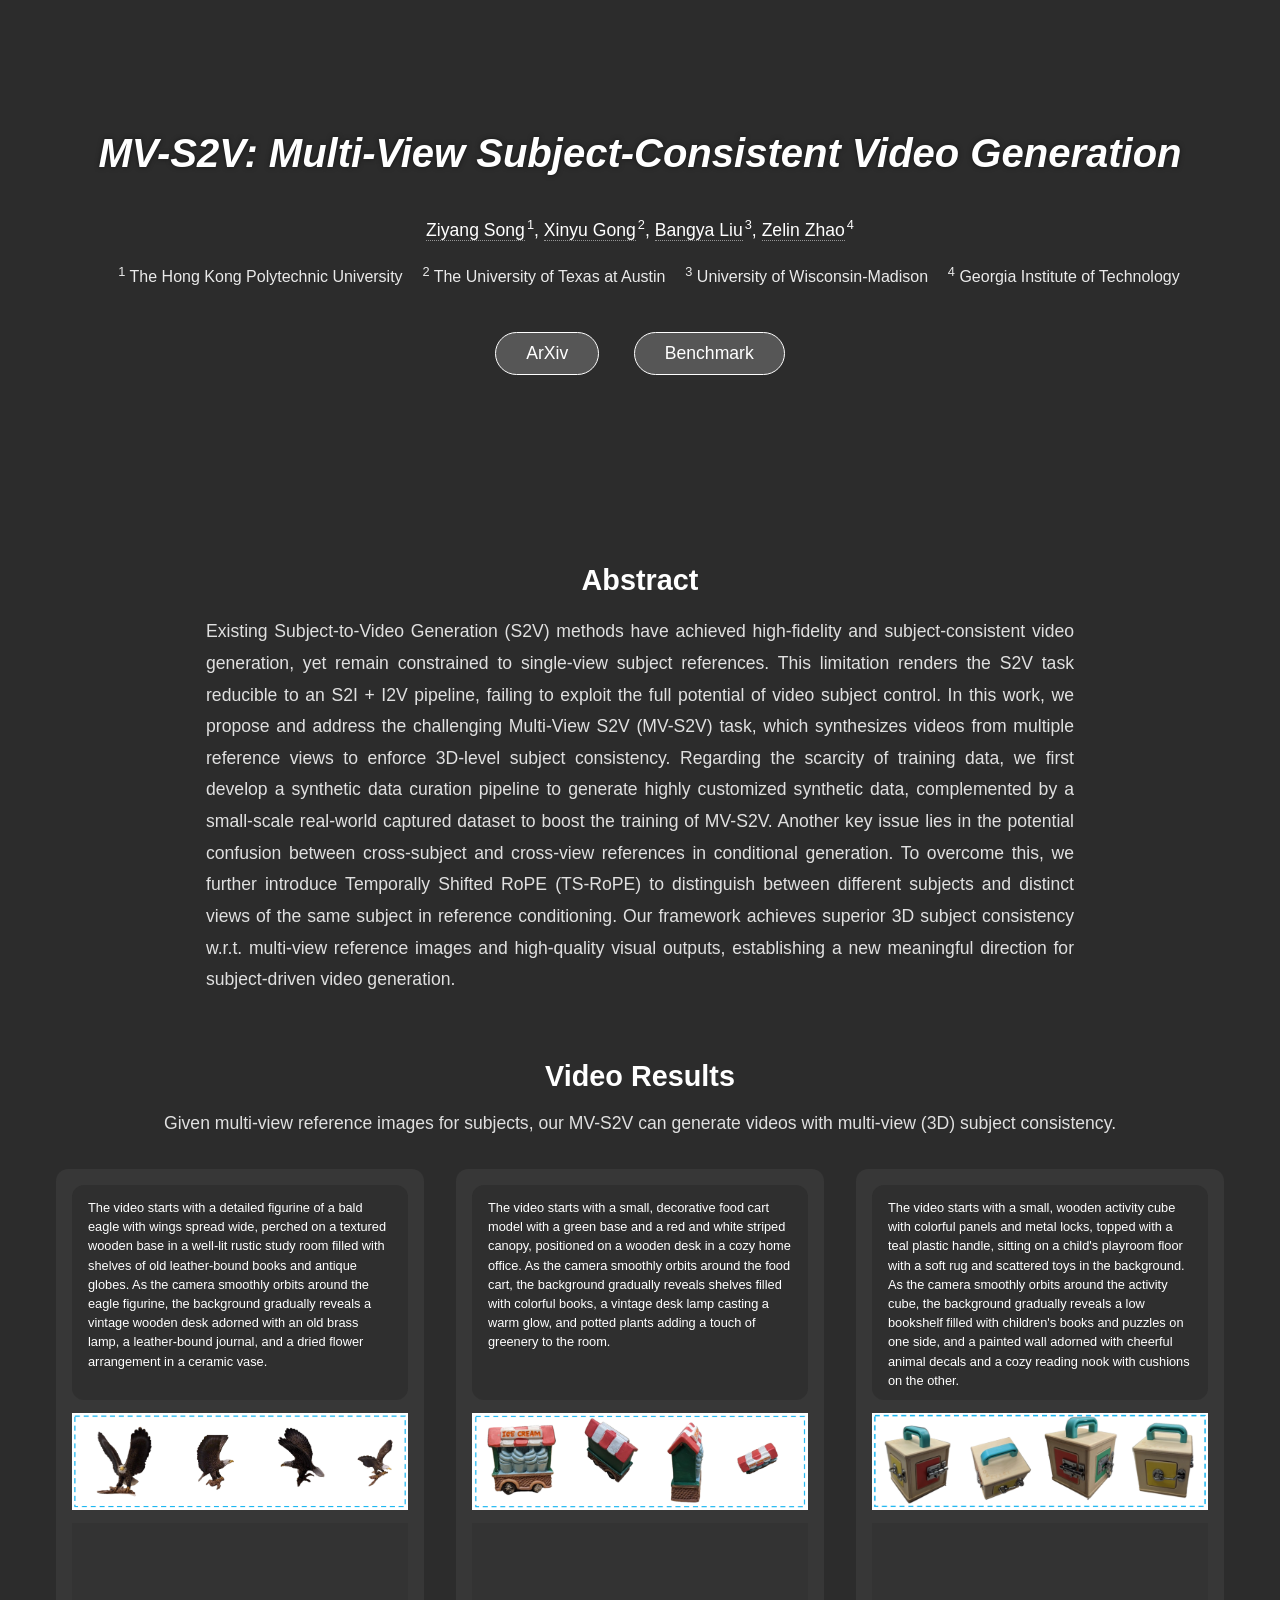
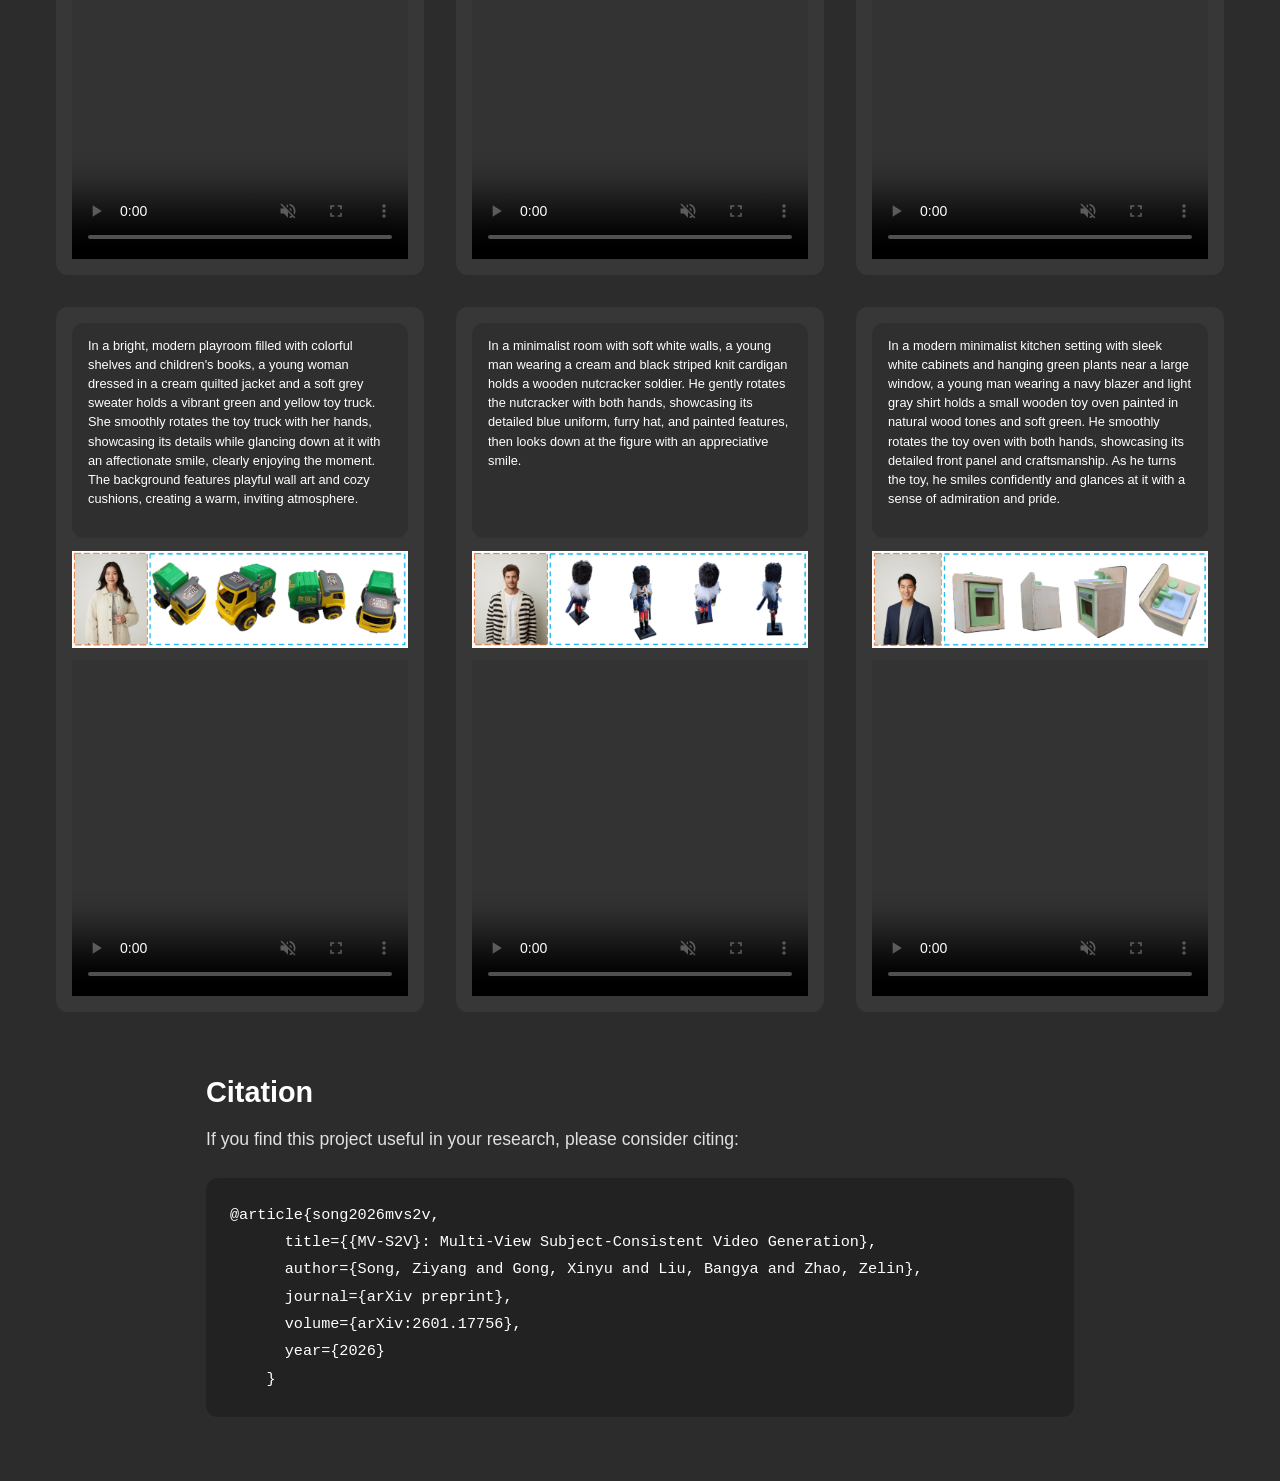
==== mv-s2v/index.html @ aca7d374 "update mv-s2v" ====
<!DOCTYPE html>
<html lang="en">
<head>
    <meta charset="UTF-8">
    <meta name="viewport" content="width=device-width, initial-scale=1.0">
    <title>MV-S2V Project Page</title>
    <style>
        /* 全局样式：深灰色背景，重置默认样式 */
        * {
            margin: 0;
            padding: 0;
            box-sizing: border-box;
        }
        body {
            background-color: #2c2c2c; /* 深灰色背景 */
            font-family: 'Segoe UI', 'Arial', sans-serif; /* 兼顾艺术感与可读性 */
        }

        /* 顶部背景图容器：适配横向图片，内容居中叠加 */
        .banner {
            position: relative; /* 关键：为伪元素提供定位基准 */
            width: 100%;
            height: 500px; /* 适配横向图的高度，可根据图片调整 */
            /* 移除原背景图设置，改由伪元素承载 */
            background-size: cover;
            background-position: center;
            display: flex;
            flex-direction: column;
            align-items: center;
            justify-content: center;
            text-align: center;
            padding: 0 20px;
            z-index: 1; /* 保证文字在背景图上层 */
        }

        /* 核心：伪元素承载背景图并设置透明度 */
        .banner::before {
            content: "";
            position: absolute;
            top: 0;
            left: 0;
            width: 100%;
            height: 100%;
            background-image: url("./images/background.png"); /* 背景图路径 */
            background-size: cover;
            background-position: center;
            opacity: 0.5; /* 透明度：0-1之间，0全透，1不透明，0.7兼顾背景和文字 */
            z-index: -1; /* 伪元素在容器内容下层 */
        }

        /* 论文标题：白色、斜体、艺术感字体 */
        .paper-title {
            color: #ffffff;
            font-style: italic;
            font-size: 2.5rem; /* 可根据需要调整大小 */
            font-weight: 600;
            margin-bottom: 2rem;
            text-shadow: 0 0 5px rgba(0,0,0,0.5); /* 提升文字在背景图上的可读性 */
            line-height: 1.4;
        }

        /* 作者信息容器：包含作者列表+机构索引 */
        .author-section {
            color: #ffffff;
            font-size: 1.1rem;
            margin-bottom: 2.5rem;
            line-height: 1.8;
        }

        /* 作者名字链接样式 */
        .author-link {
            color: #ffffff;
            text-decoration: none; /* 去除默认下划线 */
            border-bottom: 1px dotted #ffffff80; /* 浅白色点状下划线，更优雅 */
            transition: all 0.3s ease;
        }
        .author-link:hover {
            color: #e0e0e0; /* hover时轻微变浅 */
            border-bottom: 1px solid #ffffff; /* 实线下划线强化交互 */
        }

        /* 角标样式优化：大小适配、位置微调 */
        .author-section sup {
            font-size: 0.8rem;
            margin-left: 2px;
            vertical-align: super;
        }

        /* 机构索引行样式：和作者行区分，轻微缩进 */
        .institution-index {
            margin-top: 0.8rem;
            font-size: 1rem;
            opacity: 0.9; /* 轻微透明，突出作者 */
            padding-left: 1rem; /* 缩进，视觉层级更清晰 */
        }

        /* 椭圆形链接按钮样式 */
        .link-btn {
            display: inline-block;
            padding: 10px 30px; /* 椭圆比例：上下窄、左右宽 */
            margin: 0 15px;
            background-color: rgba(255, 255, 255, 0.2); /* 半透明白色，贴合背景 */
            color: #ffffff;
            text-decoration: none;
            border-radius: 50px; /* 超大圆角实现椭圆形 */
            border: 1px solid #ffffff; /* 白色边框强化椭圆轮廓 */
            font-size: 1.1rem;
            transition: all 0.3s ease;
        }
        /* 鼠标悬浮效果 */
        .link-btn:hover {
            background-color: #ffffff;
            color: #2c2c2c; /* 深灰色文字，对比更明显 */
        }

        /* Abstract 模块样式：无画框、标题居中、左右留空 */
        .abstract-section {
            max-width: 900px; /* 控制宽度，左右留大量空间（可根据需求调整，比如800px/1000px） */
            margin: 4rem auto; /* 上下间距，左右自动居中（实现左右留空） */
            padding: 0 1rem; /* 小内边距，避免文字贴边 */
            color: #ffffff;
        }

        .abstract-section h2 {
            font-size: 1.8rem;
            margin-bottom: 1.2rem;
            color: #ffffff;
            text-align: center; /* 标题居中 */
            font-weight: 600;
        }

        .abstract-section p {
            font-size: 1.1rem;
            line-height: 1.8;
            color: #e0e0e0;
            text-align: justify; /* 正文两端对齐，提升可读性 */
            text-justify: inter-word; /* 英文单词间距优化 */
        }

        /* Video Results 模块整体样式 */
        .video-results-section {
            max-width: 1200px; /* 左右留空，不撑满页面 */
            margin: 4rem auto;
            padding: 0 1rem;
            color: #ffffff;
        }

        /* Video Results 标题：居中 */
        .video-results-section h2 {
            font-size: 1.8rem;
            margin-bottom: 1rem;
            color: #ffffff;
            text-align: center;
            font-weight: 600;
        }

        /* 描述文字样式 */
        .video-desc {
            font-size: 1.1rem;
            color: #e0e0e0;
            text-align: center;
            margin-bottom: 2rem;
            line-height: 1.6;
        }

        /* 2×3 网格布局（核心：适配6个视频，响应式） */
        .video-grid {
            display: grid;
            grid-template-columns: repeat(auto-fit, minmax(320px, 1fr)); /* 3列基础，自适应换行 */
            grid-template-rows: repeat(2, 1fr); /* 固定2行 */
            gap: 2rem; /* 网格间距，适配3列布局 */
        }

        /* 每个网格项（直角画框，移除圆角） */
        .video-grid-item {
            background-color: rgba(255, 255, 255, 0.05); /* 浅透明白色画框 */
            border-radius: 12px; /* 圆角大小，可按需调整 */
            padding: 1rem;
            overflow: hidden; /* 防止内容溢出 */
        }

        /* 19.4/5.6 比例图片容器（固定宽高比 + 直角） */
        .result-img-container {
            aspect-ratio: 19.4/5.6; /* 核心：19.4/5.6宽高比 */
            overflow: hidden; /* 裁剪图片溢出部分 */
            margin-bottom: 0.8rem; /* 与文本框的间距 */
        }

        /* 结果图片样式（统一居中裁剪） */
        .result-img {
            width: 100%;
            height: 100%;
            object-fit: cover; /* 短边填满，长边居中裁剪 */
            object-position: center; /* 统一居中裁剪 */
        }

        /* 深色文本框容器（直角 + 白色文字） */
        .result-text-container {
            height: 215px; /* 核心：固定纵向高度（可按需调整，比如40px/50px） */
            background-color: rgba(45, 45, 45, 0.8); /* 深色背景（可调整透明度） */
            border-radius: 12px; /* 圆角大小，可按需调整 */
            color: #ffffff; /* 白色文字 */
            padding: 0.8rem 1rem;
            margin-bottom: 0.8rem; /* 文本框与视频间距 */
            font-family: "Comic Sans MS", cursive, sans-serif; /* 核心：改成Comic Sans字体（加备选兼容） */
            font-size: 0.8rem;
            line-height: 1.5;
        }

        /* 1:1 视频容器（固定正方形显示区域 + 直角） */
        .result-video-container {
            aspect-ratio: 1/1; /* 强制1:1宽高比 */
            overflow: hidden; /* 裁剪视频溢出部分 */
        }

        /* 视频样式（核心：统一短边填满+长边居中裁剪） */
        .result-video {
            width: 100%;
            height: 100%;
            object-fit: cover; /* 短边填满1:1容器，长边居中裁剪 */
            object-position: center; /* 统一居中裁剪 */
            background-color: #00000030; /* 视频加载前浅黑背景 */
        }

        /* Citation 模块整体样式 */
        .citation-section {
            max-width: 900px; /* 和 Abstract 宽度一致，左右留空 */
            margin: 4rem auto;
            padding: 0 1rem;
            color: #ffffff;
        }

        /* Citation 标题：居中，和其他模块标题风格统一 */
        .citation-section h2 {
            font-size: 1.8rem;
            margin-bottom: 1rem;
            color: #ffffff;
            text-align: left;
            font-weight: 600;
        }

        /* 引导文字样式 */
        .citation-desc {
            font-size: 1.1rem;
            color: #e0e0e0;
            text-align: left;
            margin-bottom: 1.5rem;
            line-height: 1.6;
        }

        /* 引用文本框样式（适配BibTeX格式，等宽字体） */
        .citation-box {
            background-color: rgba(30, 30, 30, 0.7); /* 深色背景，和文本框风格统一 */
            color: #ffffff;
            font-family: "Consolas", "Monaco", monospace; /* 等宽字体，适合代码/引用格式 */
            font-size: 0.95rem;
            line-height: 1.8;
            padding: 1.5rem;
            border-radius: 12px; /* 轻微圆角，和页面风格协调 */
            white-space: pre-wrap; /* 保留换行和空格，保证BibTeX格式正确 */
            word-break: break-all; /* 防止长字符溢出 */
            user-select: all; /* 点击可全选文本，方便复制 */
        }

        /* 响应式适配：小屏幕下调整字体和按钮 */
        @media (max-width: 768px) {
            .paper-title {
                font-size: 1.8rem;
            }
            .author-section {
                font-size: 1rem;
            }
            .link-btn {
                display: block;
                margin: 10px 0;
                width: 80%;
            }
        }
    </style>
</head>
<body>
    <!-- 顶部背景图区域 -->
    <div class="banner">
        <!-- 论文标题：已替换为指定标题 -->
        <h1 class="paper-title">MV-S2V: Multi-View Subject-Consistent Video Generation</h1>

        <!-- 作者与机构：已填入指定四位作者+对应机构，角标一一对应 -->
        <div class="author-section">
            <!-- 作者列表：每个名字预留链接位置，角标对应机构 -->
            <div class="author-list">
                <a href="#" class="author-link">Ziyang Song</a><sup>1</sup>,
                <a href="#" class="author-link">Xinyu Gong</a><sup>2</sup>,
                <a href="#" class="author-link">Bangya Liu</a><sup>3</sup>,
                <a href="#" class="author-link">Zelin Zhao</a><sup>4</sup>
            </div>
            <!-- 机构索引：角标对应作者角标 -->
            <div class="institution-index">
                <sup>1</sup> The Hong Kong Polytechnic University &nbsp;&nbsp;
                <sup>2</sup> The University of Texas at Austin &nbsp;&nbsp;
                <sup>3</sup> University of Wisconsin-Madison &nbsp;&nbsp;
                <sup>4</sup> Georgia Institute of Technology
            </div>
        </div>

        <!-- 椭圆形链接：保留占位，需替换为实际链接 -->
        <div class="links">
            <a href="https://arxiv.org/abs/2601.17756" class="link-btn">ArXiv</a>
            <a href="https://your-benchmark-link.com" class="link-btn">Benchmark</a>
        </div>
    </div>

    <!-- Abstract 模块 -->
    <div class="abstract-section">
        <h2>Abstract</h2>
        <p>Existing Subject-to-Video Generation (S2V) methods have achieved high-fidelity and subject-consistent video generation, yet remain constrained to single-view subject references. This limitation renders the S2V task reducible to an S2I + I2V pipeline, failing to exploit the full potential of video subject control. In this work, we propose and address the challenging Multi-View S2V (MV-S2V) task, which synthesizes videos from multiple reference views to enforce 3D-level subject consistency. Regarding the scarcity of training data, we first develop a synthetic data curation pipeline to generate highly customized synthetic data, complemented by a small-scale real-world captured dataset to boost the training of MV-S2V. Another key issue lies in the potential confusion between cross-subject and cross-view references in conditional generation. To overcome this, we further introduce Temporally Shifted RoPE (TS-RoPE) to distinguish between different subjects and distinct views of the same subject in reference conditioning. Our framework achieves superior 3D subject consistency w.r.t. multi-view reference images and high-quality visual outputs, establishing a new meaningful direction for subject-driven video generation.</p>
    </div>

    <!-- Video Results 模块（2×3 网格 + 直角容器 + 新增文本框） -->
    <div class="video-results-section">
        <h2>Video Results</h2>
        <p class="video-desc">Given multi-view reference images for subjects, our MV-S2V can generate videos with multi-view (3D) subject consistency.</p>

        <!-- 2×3 视频结果网格 -->
        <div class="video-grid">
            <!-- 网格项1 -->
            <div class="video-grid-item">
                <!-- 新增：深色文本框 -->
                <div class="result-text-container">
                    The video starts with a detailed figurine of a bald eagle with wings spread wide, perched on a textured wooden base in a well-lit rustic study room filled with shelves of old leather-bound books and antique globes.
                    As the camera smoothly orbits around the eagle figurine, the background gradually reveals a vintage wooden desk adorned with an old brass lamp, a leather-bound journal, and a dried flower arrangement in a ceramic vase.
                </div>
                <div class="result-img-container">
                    <img src="./images/results_1_ref.png" alt="Result 1 Reference Images" class="result-img">
                </div>
                <div class="result-video-container">
                    <video autoplay muted loop controls class="result-video">
                        <source src="./images/results_1_video.mp4" type="video/mp4">
                        Your browser does not support the video tag.
                    </video>
                </div>
            </div>

            <!-- 网格项2 -->
            <div class="video-grid-item">
                <!-- 新增：深色文本框 -->
                <div class="result-text-container">
                    The video starts with a small, decorative food cart model with a green base and a red and white striped canopy, positioned on a wooden desk in a cozy home office.
                    As the camera smoothly orbits around the food cart, the background gradually reveals shelves filled with colorful books, a vintage desk lamp casting a warm glow, and potted plants adding a touch of greenery to the room.
                </div>
                <div class="result-img-container">
                    <img src="./images/results_2_ref.png" alt="Result 2 Reference Images" class="result-img">
                </div>
                <div class="result-video-container">
                    <video autoplay muted loop controls class="result-video">
                        <source src="./images/results_2_video.mp4" type="video/mp4">
                        Your browser does not support the video tag.
                    </video>
                </div>
            </div>

            <!-- 网格项3 -->
            <div class="video-grid-item">
                <!-- 新增：深色文本框 -->
                <div class="result-text-container">
                    The video starts with a small, wooden activity cube with colorful panels and metal locks, topped with a teal plastic handle, sitting on a child's playroom floor with a soft rug and scattered toys in the background.
                    As the camera smoothly orbits around the activity cube, the background gradually reveals a low bookshelf filled with children's books and puzzles on one side, and a painted wall adorned with cheerful animal decals and a cozy reading nook with cushions on the other.
                </div>
                <div class="result-img-container">
                    <img src="./images/results_3_ref.png" alt="Result 3 Reference Images" class="result-img">
                </div>
                <div class="result-video-container">
                    <video autoplay muted loop controls class="result-video">
                        <source src="./images/results_3_video.mp4" type="video/mp4">
                        Your browser does not support the video tag.
                    </video>
                </div>
            </div>

            <!-- 网格项4 -->
            <div class="video-grid-item">
                <!-- 新增：深色文本框 -->
                <div class="result-text-container">
                    In a bright, modern playroom filled with colorful shelves and children's books, a young woman dressed in a cream quilted jacket and a soft grey sweater holds a vibrant green and yellow toy truck.
                    She smoothly rotates the toy truck with her hands, showcasing its details while glancing down at it with an affectionate smile, clearly enjoying the moment.
                    The background features playful wall art and cozy cushions, creating a warm, inviting atmosphere.
                </div>
                <div class="result-img-container">
                    <img src="./images/results_4_ref.png" alt="Result 4 Reference Images" class="result-img">
                </div>
                <div class="result-video-container">
                    <video autoplay muted loop controls class="result-video">
                        <source src="./images/results_4_video.mp4" type="video/mp4">
                        Your browser does not support the video tag.
                    </video>
                </div>
            </div>

            <!-- 网格项5 -->
            <div class="video-grid-item">
                <!-- 新增：深色文本框 -->
                <div class="result-text-container">
                    In a minimalist room with soft white walls, a young man wearing a cream and black striped knit cardigan holds a wooden nutcracker soldier.
                    He gently rotates the nutcracker with both hands, showcasing its detailed blue uniform, furry hat, and painted features, then looks down at the figure with an appreciative smile.
                </div>
                <div class="result-img-container">
                    <img src="./images/results_5_ref.png" alt="Result 5 Reference Images" class="result-img">
                </div>
                <div class="result-video-container">
                    <video autoplay muted loop controls class="result-video">
                        <source src="./images/results_5_video.mp4" type="video/mp4">
                        Your browser does not support the video tag.
                    </video>
                </div>
            </div>

            <!-- 网格项6 -->
            <div class="video-grid-item">
                <!-- 新增：深色文本框 -->
                <div class="result-text-container">
                    In a modern minimalist kitchen setting with sleek white cabinets and hanging green plants near a large window, a young man wearing a navy blazer and light gray shirt holds a small wooden toy oven painted in natural wood tones and soft green.
                    He smoothly rotates the toy oven with both hands, showcasing its detailed front panel and craftsmanship.
                    As he turns the toy, he smiles confidently and glances at it with a sense of admiration and pride.
                </div>
                <div class="result-img-container">
                    <img src="./images/results_6_ref.png" alt="Result 6 Reference Images" class="result-img">
                </div>
                <div class="result-video-container">
                    <video autoplay muted loop controls class="result-video">
                        <source src="./images/results_6_video.mp4" type="video/mp4">
                        Your browser does not support the video tag.
                    </video>
                </div>
            </div>
        </div>
    </div>

    <!-- 若后续需要添加其他内容，可在此处继续扩展 -->

    <!-- Citation 模块 -->
    <div class="citation-section">
        <h2>Citation</h2>
        <p class="citation-desc">If you find this project useful in your research, please consider citing:</p>
        <div class="citation-box">@article{song2026mvs2v,
      title={{MV-S2V}: Multi-View Subject-Consistent Video Generation},
      author={Song, Ziyang and Gong, Xinyu and Liu, Bangya and Zhao, Zelin},
      journal={arXiv preprint},
      volume={arXiv:2601.17756},
      year={2026}
    }</div>
    </div>
</body>
</html>
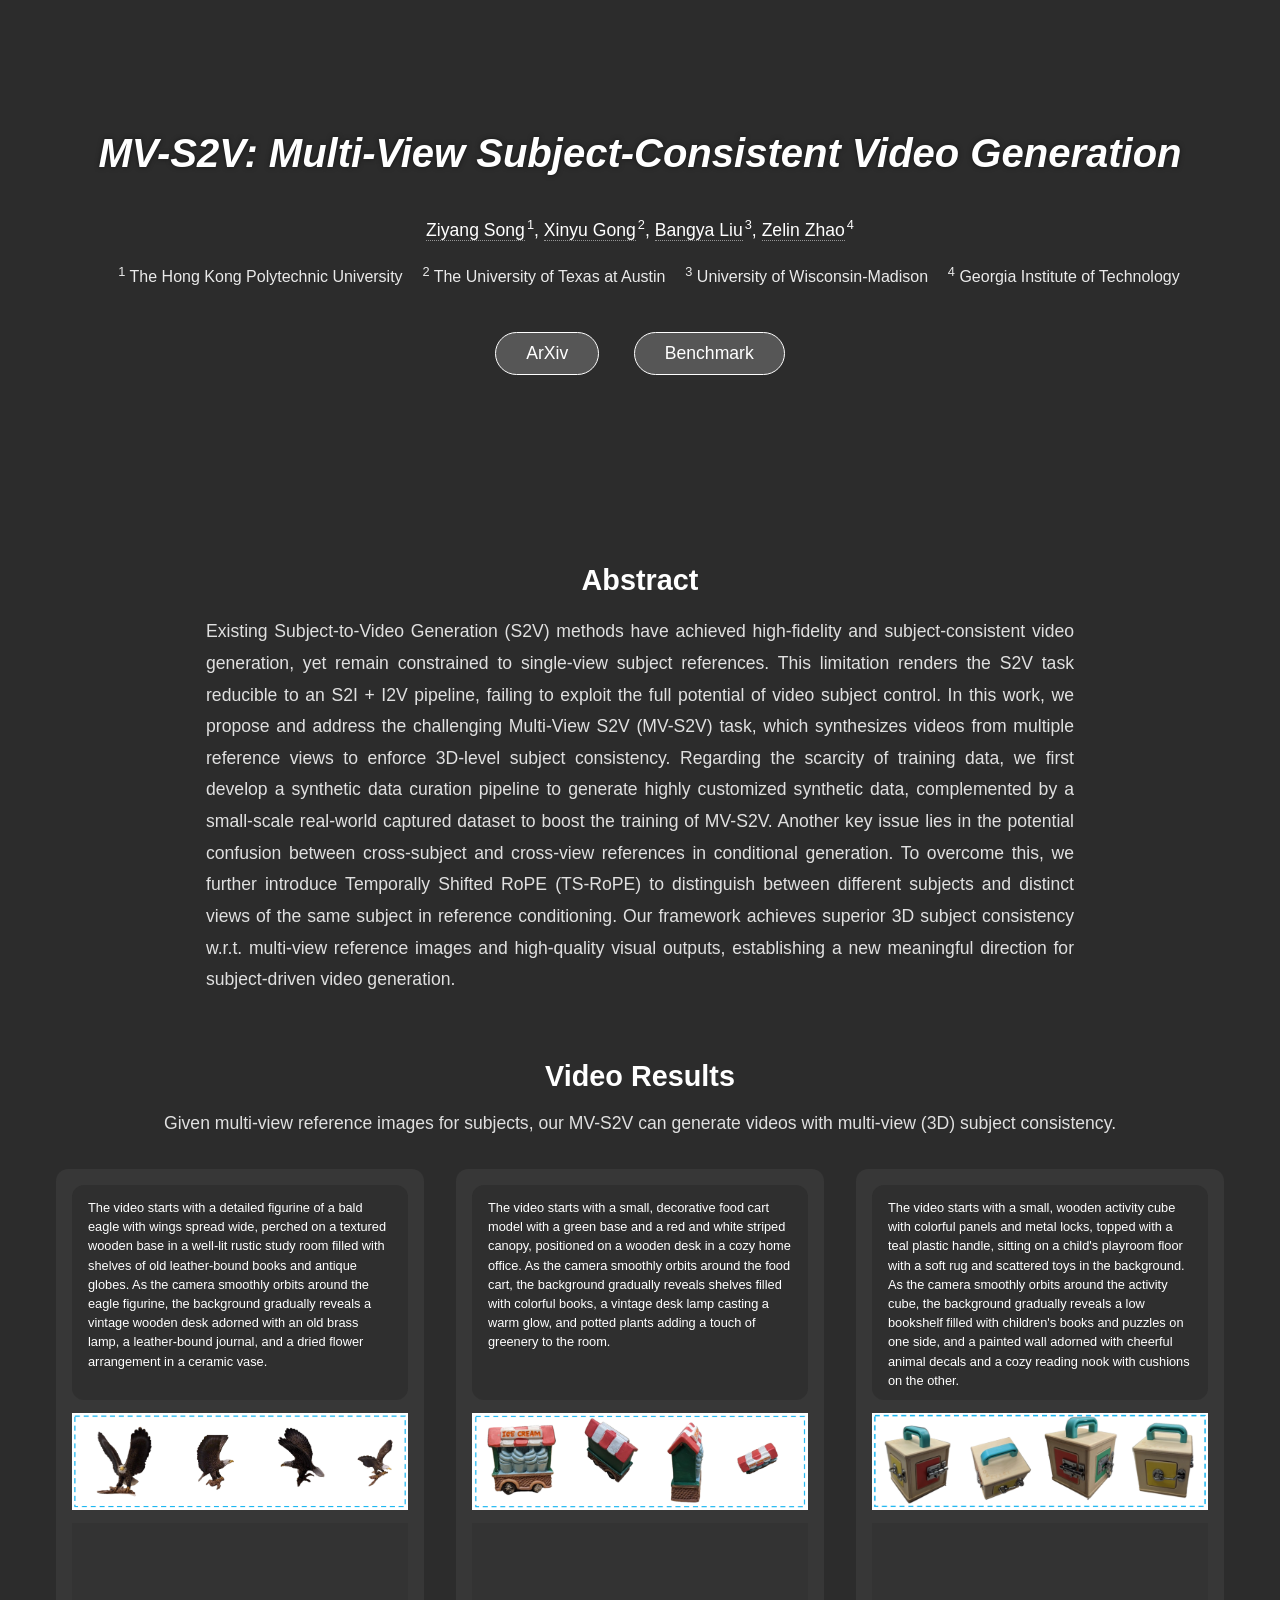
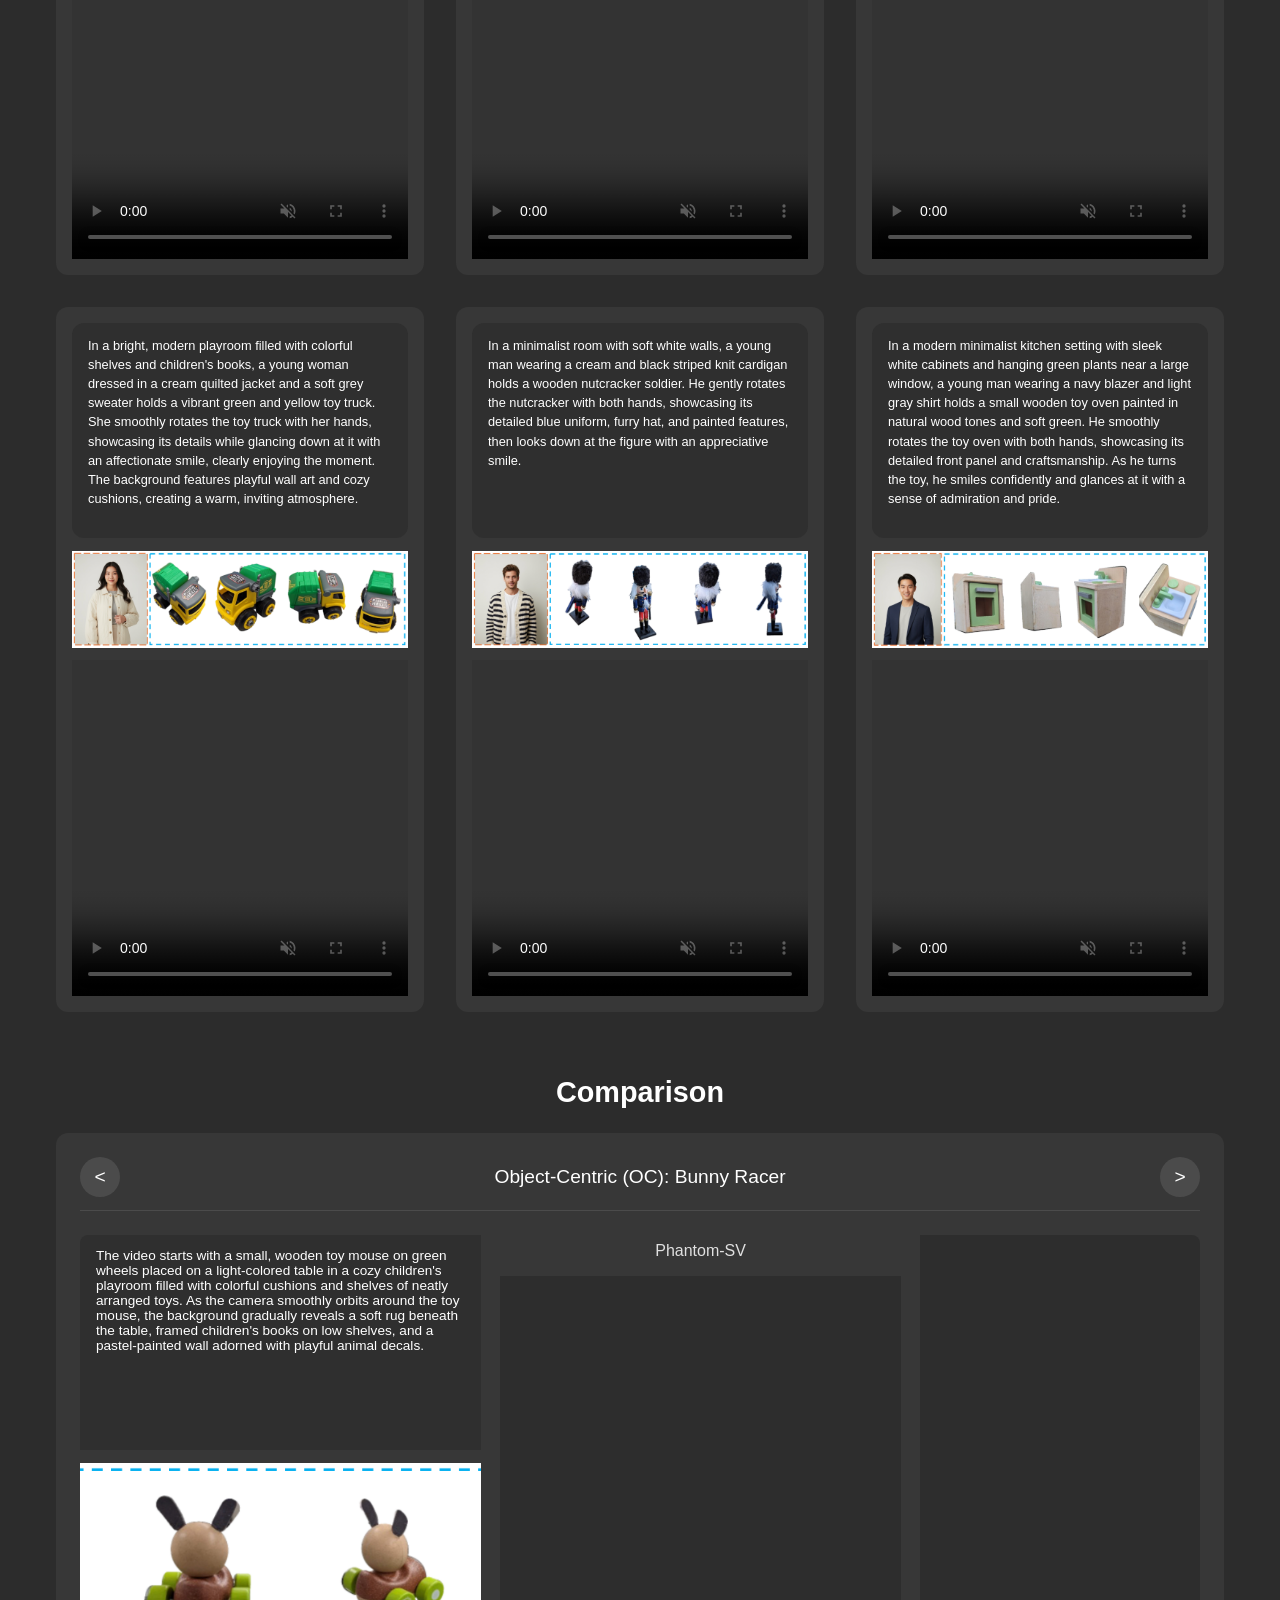
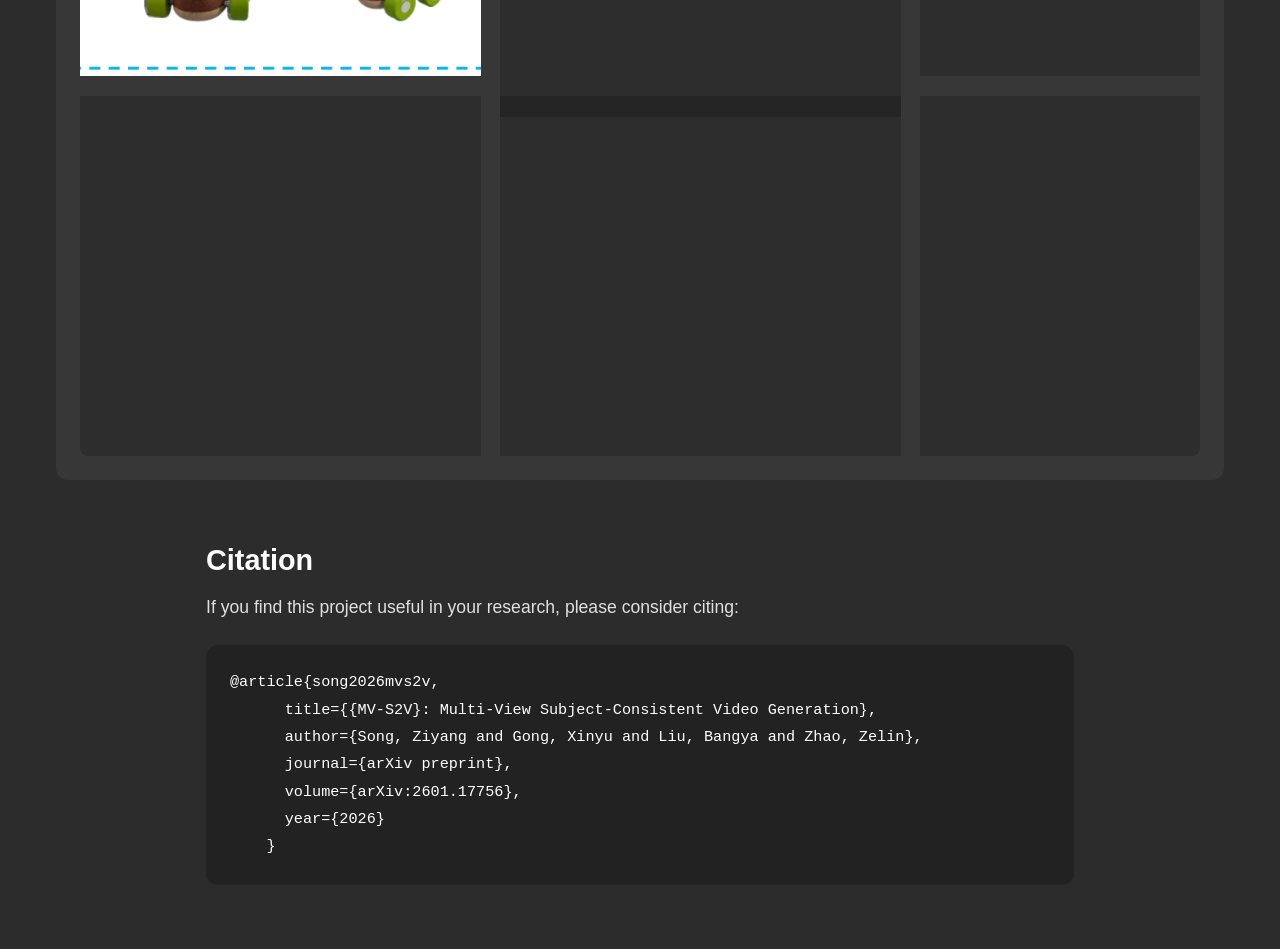
==== commit 2a33df88: "update mv-s2v" ====
--- a/mv-s2v/index.html
+++ b/mv-s2v/index.html
@@ -113,6 +113,7 @@
             color: #2c2c2c; /* 深灰色文字，对比更明显 */
         }
 
+
         /* Abstract 模块样式：无画框、标题居中、左右留空 */
         .abstract-section {
             max-width: 900px; /* 控制宽度，左右留大量空间（可根据需求调整，比如800px/1000px） */
@@ -136,6 +137,7 @@
             text-align: justify; /* 正文两端对齐，提升可读性 */
             text-justify: inter-word; /* 英文单词间距优化 */
         }
+
 
         /* Video Results 模块整体样式 */
         .video-results-section {
@@ -221,6 +223,170 @@
             object-position: center; /* 统一居中裁剪 */
             background-color: #00000030; /* 视频加载前浅黑背景 */
         }
+
+
+        /* Comparison 模块整体样式 */
+        .comparison-section {
+            max-width: 1200px; /* 与Video Results同宽，左右留空 */
+            margin: 4rem auto;
+            padding: 0 1rem;
+            color: #ffffff;
+        }
+
+        /* Comparison 标题：居中，与其他模块风格统一 */
+        .comparison-section h2 {
+            font-size: 1.8rem;
+            margin-bottom: 1.5rem;
+            color: #ffffff;
+            text-align: center;
+            font-weight: 600;
+        }
+
+        /* 轮播整体画框：圆角+浅透明背景，无内部边界 */
+        .comparison-carousel {
+            position: relative;
+            background-color: rgba(255, 255, 255, 0.05);
+            border-radius: 12px;
+            padding: 1.5rem;
+            overflow: hidden; /* 隐藏轮播溢出内容 */
+        }
+
+        /* 轮播顶部标题栏：标题+左右按钮横向排列 */
+        .carousel-header {
+            display: flex;
+            align-items: center;
+            justify-content: space-between;
+            margin-bottom: 1.5rem;
+            padding-bottom: 0.8rem;
+            border-bottom: 1px solid rgba(255, 255, 255, 0.1); /* 浅分隔线，不突兀 */
+        }
+
+        /* 轮播例子标题 */
+        .carousel-title {
+            font-size: 1.2rem;
+            font-weight: 500;
+            margin: 0;
+        }
+
+        /* 左右切换按钮：悬浮效果，适配风格 */
+        .carousel-btn {
+            background-color: rgba(255, 255, 255, 0.1);
+            color: #ffffff;
+            border: none;
+            width: 40px;
+            height: 40px;
+            border-radius: 50%; /* 核心修改：50% 实现正圆形 */
+            font-size: 1.2rem;
+            cursor: pointer;
+            transition: all 0.3s ease;
+            display: flex;
+            align-items: center;
+            justify-content: center;
+        }
+        .carousel-btn:hover {
+            background-color: rgba(255, 255, 255, 0.3);
+        }
+        .carousel-btn:active {
+            transform: scale(0.95);
+        }
+
+        /* 轮播内容容器：隐藏溢出，核心轮播区域 */
+        .carousel-wrapper {
+            overflow: hidden;
+            position: relative;
+            border-radius: 8px;
+        }
+
+        /* 轮播项：默认隐藏，激活时显示 */
+        .carousel-item {
+            display: none;
+            width: 100%;
+            position: relative;
+        }
+        /* 激活的轮播项显示 */
+        .carousel-item.active {
+            display: block;
+            animation: fadeIn 0.5s ease; /* 淡入过渡，切换更流畅 */
+        }
+        @keyframes fadeIn {
+            from { opacity: 0; }
+            to { opacity: 1; }
+        }
+
+        /* 2×3 对比网格：无内部边界，仅靠间距分隔 */
+        .comparison-grid {
+            display: grid;
+            grid-template-columns: repeat(3, 1fr); /* 固定3列，适配2×3 */
+            grid-template-rows: repeat(2, 1fr);    /* 固定2行 */
+            gap: 1.2rem; /* 网格间距，替代边界框，视觉分隔 */
+            height: 100%;
+        }
+
+        /* 左上网格项：文本+图片组合，单独样式（无额外边框） */
+        .comparison-grid-item.heading-item {
+            display: flex;
+            flex-direction: column;
+            gap: 0.8rem; /* 文本与图片间距 */
+        }
+
+        /* 对比模块文本框：贴合风格，无边界 */
+        .comparison-text {
+            height: 215px; /* 核心：固定纵向高度（可按需调整，比如40px/50px） */
+            background-color: rgba(45, 45, 45, 0.8); /* 深色背景（可调整透明度） */
+            color: #ffffff;
+            font-family: "Comic Sans MS", cursive, sans-serif;
+            font-size: 0.85rem;
+            padding: 0.8rem 1rem;
+            flex-shrink: 0; /* 防止文本框被压缩 */
+        }
+
+        /* 19.4:5.6 比例图片容器（左上专属） */
+        .comparison-img-container {
+            aspect-ratio: 19.4/5.6; /* 强制宽高比 */
+            overflow: hidden;
+            flex-grow: 1; /* 占满剩余空间 */
+        }
+        /* 对比图片：统一裁剪规则 */
+        .comparison-img {
+            width: 100%;
+            height: 100%;
+            object-fit: cover; /* 短边对齐，长边居中裁剪 */
+            object-position: center;
+        }
+
+        /* 视频来源标识文字样式：匹配Citation字体 + 与轮播画框背景融合 */
+        .comparison-video-label {
+            width: 100%;
+            box-sizing: border-box; /* 保留：防止内边距溢出宽度 */
+            /* 核心修改1：背景色与轮播画框(.comparison-carousel)完全一致，实现融合 */
+            background-color: rgba(255, 255, 255, 0);
+            /* 核心修改2：字体/颜色匹配Citation引导文字(.citation-desc)，无特殊字体，统一基础风格 */
+            color: #e0e0e0; /* 与Citation引导文字同色，浅灰色更协调 */
+            font-family: inherit; /* 继承页面基础字体，与Citation引导文字完全一致 */
+            font-size: 1.0rem; /* 适配视频区域，比Citation引导文字稍小，不突兀 */
+            font-weight: 500; /* 轻微加粗，标识更清晰，不生硬 */
+            /* 微调内边距：上下紧凑，左右留空，不占过多高度 */
+            padding: 0.4rem 1rem;
+            margin-bottom: 0.6rem; /* 保留：与视频容器的间距，布局协调 */
+            text-align: center; /* 保留：文字居中，视觉整齐 */
+        }
+
+        /* 1:1 比例视频容器（其余5个网格项） */
+        .comparison-video-container {
+            aspect-ratio: 1/1; /* 强制正方形 */
+            overflow: hidden;
+            width: 100%;
+            height: 100%;
+        }
+        /* 对比视频：统一裁剪+自动播放，与之前视频属性一致 */
+        .comparison-video {
+            width: 100%;
+            height: 100%;
+            object-fit: cover; /* 短边对齐，长边居中裁剪 */
+            object-position: center;
+            background-color: #00000030;
+        }
+
 
         /* Citation 模块整体样式 */
         .citation-section {
@@ -288,10 +454,10 @@
         <div class="author-section">
             <!-- 作者列表：每个名字预留链接位置，角标对应机构 -->
             <div class="author-list">
-                <a href="#" class="author-link">Ziyang Song</a><sup>1</sup>,
-                <a href="#" class="author-link">Xinyu Gong</a><sup>2</sup>,
-                <a href="#" class="author-link">Bangya Liu</a><sup>3</sup>,
-                <a href="#" class="author-link">Zelin Zhao</a><sup>4</sup>
+                <a href="https://szy-young.github.io/" class="author-link">Ziyang Song</a><sup>1</sup>,
+                <a href="https://scholar.google.com/citations?user=A8e8UNAAAAAJ&hl=zh-CN" class="author-link">Xinyu Gong</a><sup>2</sup>,
+                <a href="https://scholar.google.com/citations?user=yWuQY0UAAAAJ&hl=zh-CN" class="author-link">Bangya Liu</a><sup>3</sup>,
+                <a href="https://scholar.google.com/citations?user=UDi4V3AAAAAJ&hl=zh-CN" class="author-link">Zelin Zhao</a><sup>4</sup>
             </div>
             <!-- 机构索引：角标对应作者角标 -->
             <div class="institution-index">
@@ -309,11 +475,13 @@
         </div>
     </div>
 
+
     <!-- Abstract 模块 -->
     <div class="abstract-section">
         <h2>Abstract</h2>
         <p>Existing Subject-to-Video Generation (S2V) methods have achieved high-fidelity and subject-consistent video generation, yet remain constrained to single-view subject references. This limitation renders the S2V task reducible to an S2I + I2V pipeline, failing to exploit the full potential of video subject control. In this work, we propose and address the challenging Multi-View S2V (MV-S2V) task, which synthesizes videos from multiple reference views to enforce 3D-level subject consistency. Regarding the scarcity of training data, we first develop a synthetic data curation pipeline to generate highly customized synthetic data, complemented by a small-scale real-world captured dataset to boost the training of MV-S2V. Another key issue lies in the potential confusion between cross-subject and cross-view references in conditional generation. To overcome this, we further introduce Temporally Shifted RoPE (TS-RoPE) to distinguish between different subjects and distinct views of the same subject in reference conditioning. Our framework achieves superior 3D subject consistency w.r.t. multi-view reference images and high-quality visual outputs, establishing a new meaningful direction for subject-driven video generation.</p>
     </div>
+
 
     <!-- Video Results 模块（2×3 网格 + 直角容器 + 新增文本框） -->
     <div class="video-results-section">
@@ -434,7 +602,145 @@
         </div>
     </div>
 
-    <!-- 若后续需要添加其他内容，可在此处继续扩展 -->
+
+    <!-- Comparison 模块：带左右切换 + 2×3 无边界布局 -->
+    <div class="comparison-section">
+        <h2>Comparison</h2>
+        <!-- 轮播整体画框 -->
+        <div class="comparison-carousel">
+            <!-- 顶部标题栏 + 左右切换按钮 -->
+            <div class="carousel-header">
+                <button class="carousel-btn prev-btn">&lt;</button>
+                <h3 class="carousel-title">Object-Centric (OC): Bunny Racer</h3>
+                <button class="carousel-btn next-btn">&gt;</button>
+            </div>
+            <!-- 轮播内容容器（溢出隐藏） -->
+            <div class="carousel-wrapper">
+                <!-- 轮播项1：第一个对比例子（激活状态） -->
+                <div class="carousel-item active">
+                    <div class="comparison-grid">
+                        <!-- 左上：文本框 + 19.4:5.6 图片 -->
+                        <div class="comparison-grid-item heading-item">
+                            <div class="comparison-text">
+                                The video starts with a small, wooden toy mouse on green wheels placed on a light-colored table in a cozy children's playroom filled with colorful cushions and shelves of neatly arranged toys.
+                                As the camera smoothly orbits around the toy mouse, the background gradually reveals a soft rug beneath the table, framed children's books on low shelves, and a pastel-painted wall adorned with playful animal decals.
+                            </div>
+                            <div class="comparison-img-container">
+                                <img src="./images/comp_1_ref.png" alt="Comparison 1 Reference" class="comparison-img">
+                            </div>
+                        </div>
+                        <!-- 第一行第二列：1:1 视频 -->
+                        <div class="comparison-grid-item">
+                            <div class="comparison-video-label">Phantom-SV</div>
+                            <div class="comparison-video-container">
+                                <video autoplay muted loop class="comparison-video">
+                                    <source src="./images/comp_1_vid2.mp4" type="video/mp4">
+                                    Your browser does not support the video tag.
+                                </video>
+                            </div>
+                        </div>
+                        <!-- 第一行第三列：1:1 视频 -->
+                        <div class="comparison-grid-item">
+                            <div class="comparison-video-container">
+                                <video autoplay muted loop class="comparison-video">
+                                    <source src="./images/comp_1_vid3.mp4" type="video/mp4">
+                                    Your browser does not support the video tag.
+                                </video>
+                            </div>
+                        </div>
+                        <!-- 第二行第一列：1:1 视频 -->
+                        <div class="comparison-grid-item">
+                            <div class="comparison-video-container">
+                                <video autoplay muted loop class="comparison-video">
+                                    <source src="./images/comp_1_vid4.mp4" type="video/mp4">
+                                    Your browser does not support the video tag.
+                                </video>
+                            </div>
+                        </div>
+                        <!-- 第二行第二列：1:1 视频 -->
+                        <div class="comparison-grid-item">
+                            <div class="comparison-video-container">
+                                <video autoplay muted loop class="comparison-video">
+                                    <source src="./images/comp_1_vid5.mp4" type="video/mp4">
+                                    Your browser does not support the video tag.
+                                </video>
+                            </div>
+                        </div>
+                        <!-- 第二行第三列：1:1 视频 -->
+                        <div class="comparison-grid-item">
+                            <div class="comparison-video-container">
+                                <video autoplay muted loop class="comparison-video">
+                                    <source src="./images/comp_1_vid6.mp4" type="video/mp4">
+                                    Your browser does not support the video tag.
+                                </video>
+                            </div>
+                        </div>
+                    </div>
+                </div>
+
+                <!-- 轮播项2：第二个对比例子（默认隐藏） -->
+                <div class="carousel-item">
+                    <div class="comparison-grid">
+                        <!-- 左上：文本框 + 19.4:5.6 图片 -->
+                        <div class="comparison-grid-item heading-item">
+                            <div class="comparison-text">Subject: Car | Multi-View References</div>
+                            <div class="comparison-img-container">
+                                <img src="./images/comp_2_img.png" alt="Comparison 2 Reference" class="comparison-img">
+                            </div>
+                        </div>
+                        <!-- 第一行第二列：1:1 视频 -->
+                        <div class="comparison-grid-item">
+                            <div class="comparison-video-container">
+                                <video autoplay muted loop class="comparison-video">
+                                    <source src="./images/comp_2_vid2.mp4" type="video/mp4">
+                                    Your browser does not support the video tag.
+                                </video>
+                            </div>
+                        </div>
+                        <!-- 第一行第三列：1:1 视频 -->
+                        <div class="comparison-grid-item">
+                            <div class="comparison-video-container">
+                                <video autoplay muted loop class="comparison-video">
+                                    <source src="./images/comp_2_vid3.mp4" type="video/mp4">
+                                    Your browser does not support the video tag.
+                                </video>
+                            </div>
+                        </div>
+                        <!-- 第二行第一列：1:1 视频 -->
+                        <div class="comparison-grid-item">
+                            <div class="comparison-video-container">
+                                <video autoplay muted loop class="comparison-video">
+                                    <source src="./images/comp_2_vid4.mp4" type="video/mp4">
+                                    Your browser does not support the video tag.
+                                </video>
+                            </div>
+                        </div>
+                        <!-- 第二行第二列：1:1 视频 -->
+                        <div class="comparison-grid-item">
+                            <div class="comparison-video-container">
+                                <video autoplay muted loop class="comparison-video">
+                                    <source src="./images/comp_2_vid5.mp4" type="video/mp4">
+                                    Your browser does not support the video tag.
+                                </video>
+                            </div>
+                        </div>
+                        <!-- 第二行第三列：1:1 视频 -->
+                        <div class="comparison-grid-item">
+                            <div class="comparison-video-container">
+                                <video autoplay muted loop class="comparison-video">
+                                    <source src="./images/comp_2_vid6.mp4" type="video/mp4">
+                                    Your browser does not support the video tag.
+                                </video>
+                            </div>
+                        </div>
+                    </div>
+                </div>
+
+                <!-- 按需新增轮播项：复制上述carousel-item结构，修改路径和文本即可 -->
+            </div>
+        </div>
+    </div>
+
 
     <!-- Citation 模块 -->
     <div class="citation-section">
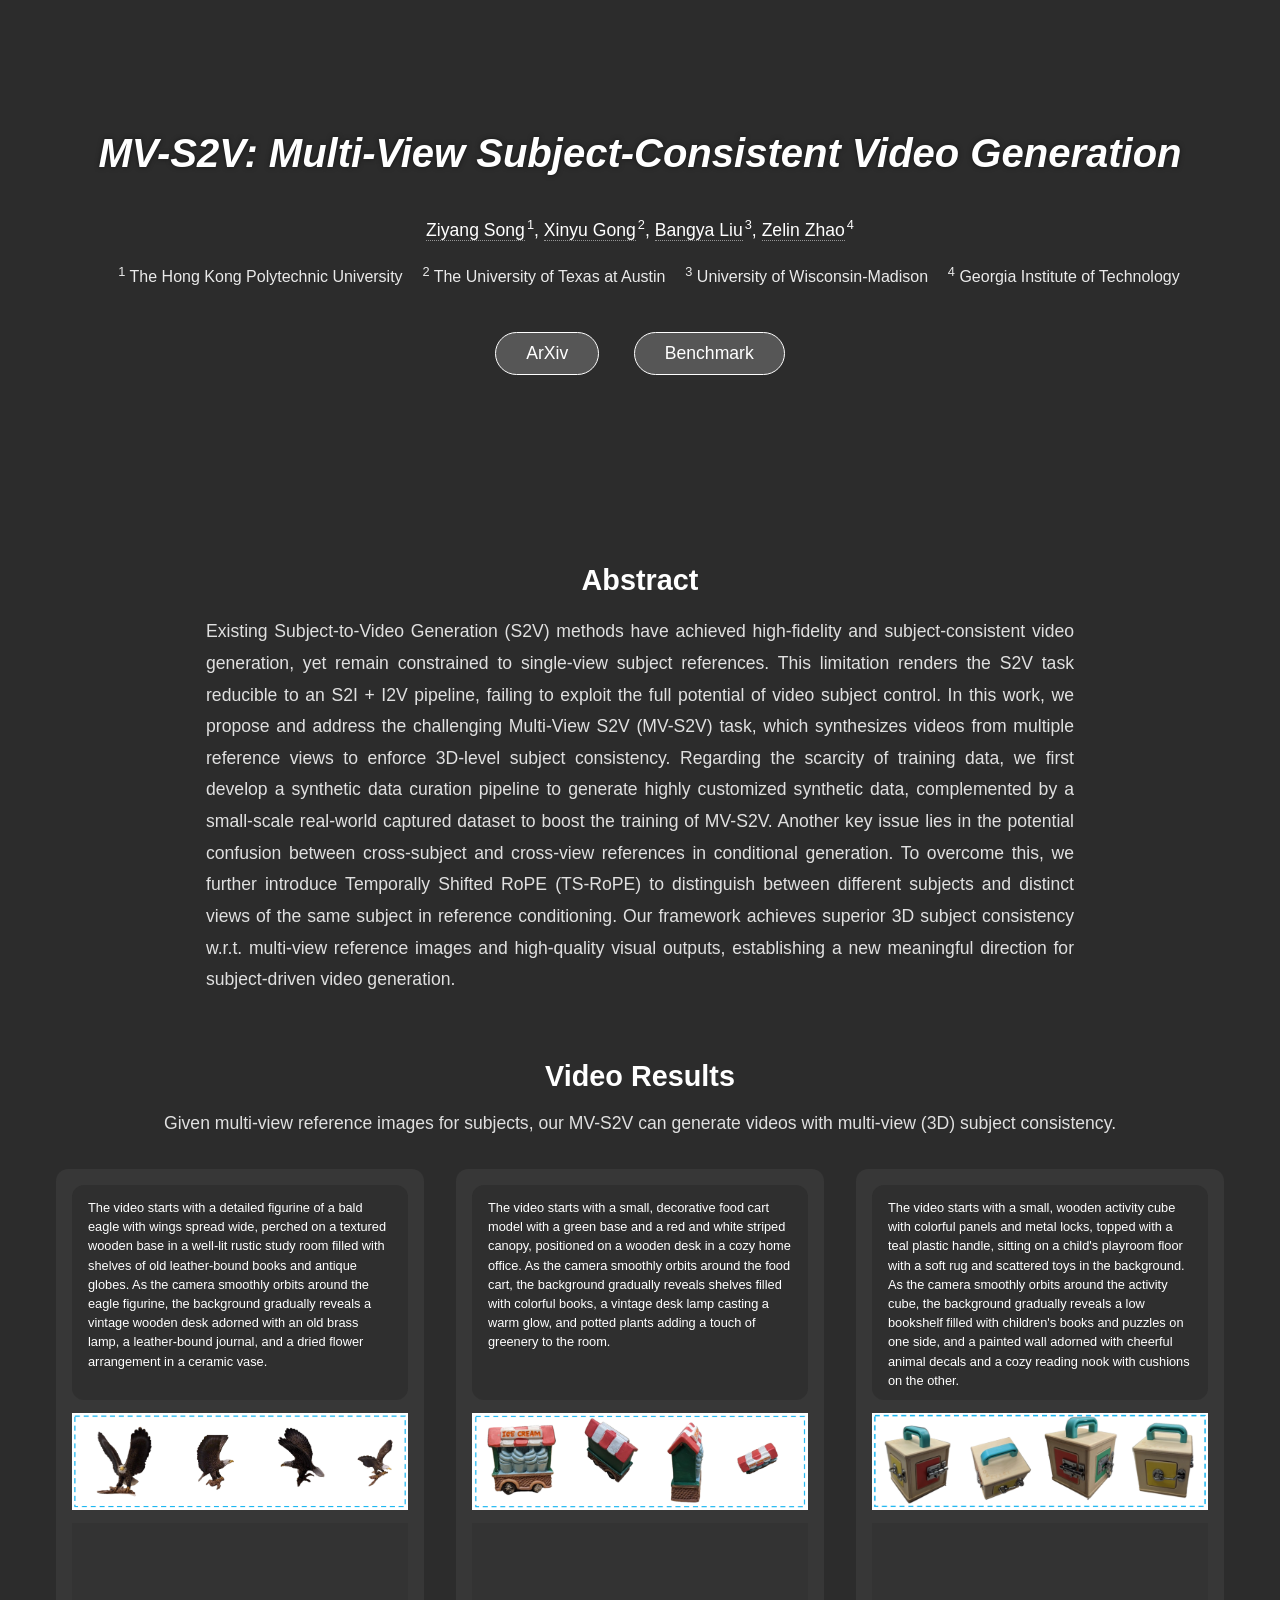
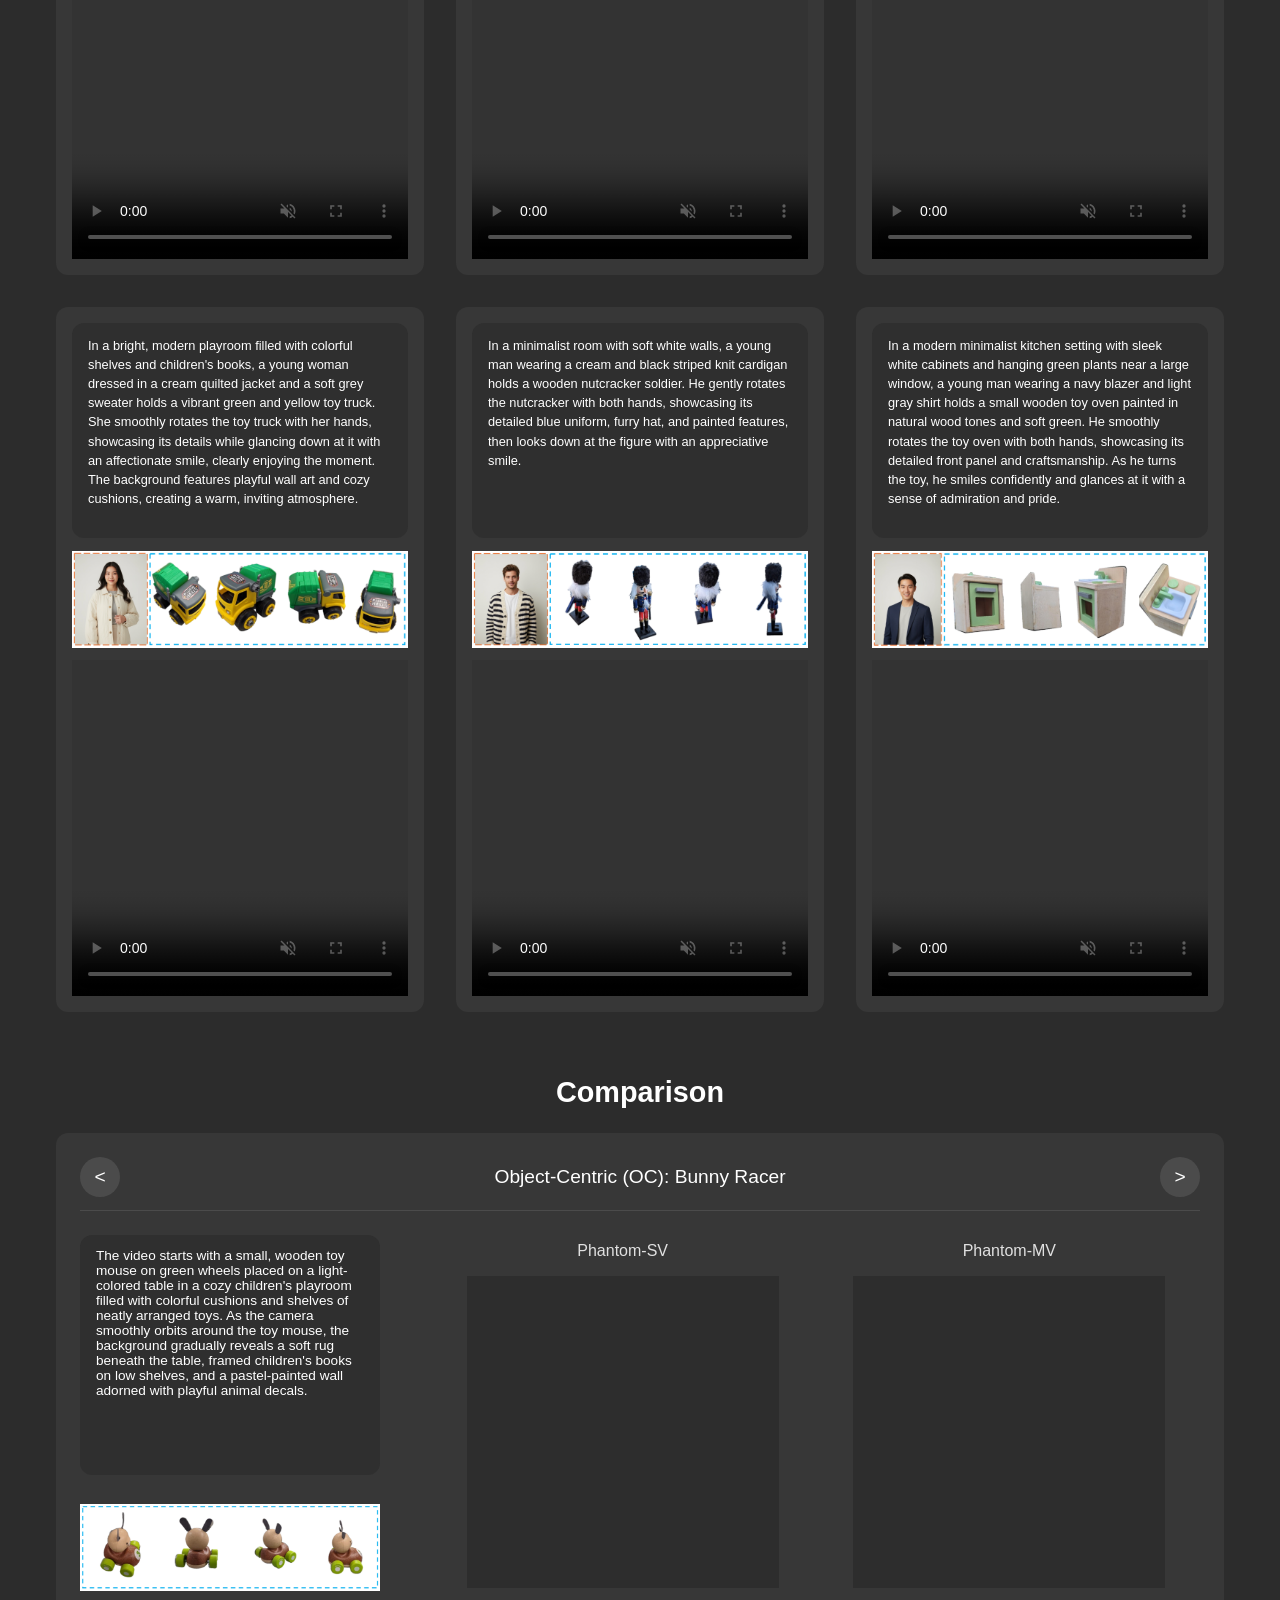
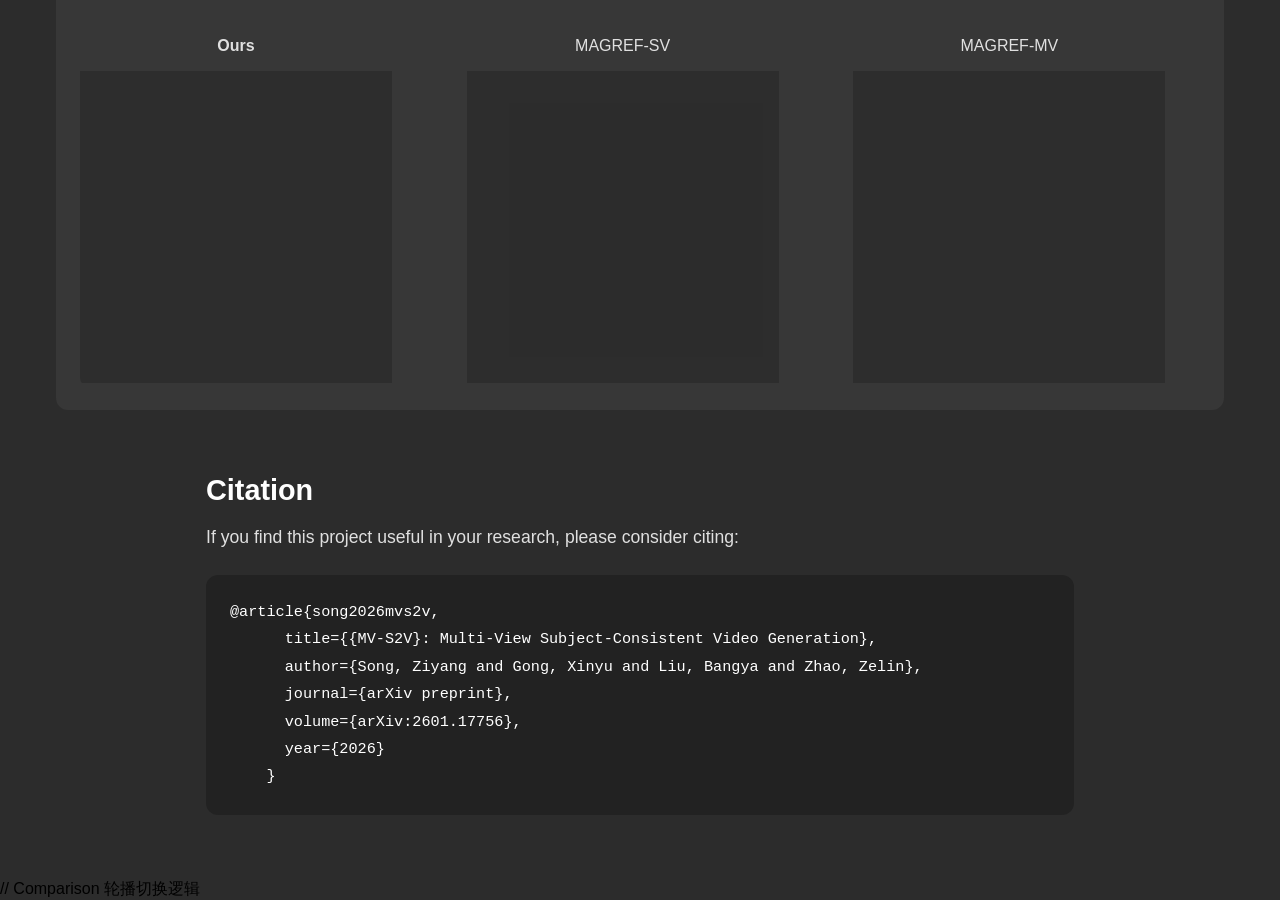
==== commit 27c81c35: "update mv-s2v" ====
--- a/mv-s2v/index.html
+++ b/mv-s2v/index.html
@@ -318,7 +318,7 @@
             display: grid;
             grid-template-columns: repeat(3, 1fr); /* 固定3列，适配2×3 */
             grid-template-rows: repeat(2, 1fr);    /* 固定2行 */
-            gap: 1.2rem; /* 网格间距，替代边界框，视觉分隔 */
+            gap: 2.5rem; /* 网格间距，替代边界框，视觉分隔 */
             height: 100%;
         }
 
@@ -326,13 +326,15 @@
         .comparison-grid-item.heading-item {
             display: flex;
             flex-direction: column;
-            gap: 0.8rem; /* 文本与图片间距 */
+            gap: 1.8rem; /* 文本与图片间距 */
         }
 
         /* 对比模块文本框：贴合风格，无边界 */
         .comparison-text {
-            height: 215px; /* 核心：固定纵向高度（可按需调整，比如40px/50px） */
+            height: 240px; /* 核心：固定纵向高度（可按需调整，比如40px/50px） */
+            width: 300px;
             background-color: rgba(45, 45, 45, 0.8); /* 深色背景（可调整透明度） */
+            border-radius: 12px; /* 圆角大小，可按需调整 */
             color: #ffffff;
             font-family: "Comic Sans MS", cursive, sans-serif;
             font-size: 0.85rem;
@@ -342,6 +344,7 @@
 
         /* 19.4:5.6 比例图片容器（左上专属） */
         .comparison-img-container {
+            width: 300px;
             aspect-ratio: 19.4/5.6; /* 强制宽高比 */
             overflow: hidden;
             flex-grow: 1; /* 占满剩余空间 */
@@ -349,14 +352,14 @@
         /* 对比图片：统一裁剪规则 */
         .comparison-img {
             width: 100%;
-            height: 100%;
+            /*height: 100%;*/
             object-fit: cover; /* 短边对齐，长边居中裁剪 */
             object-position: center;
         }
 
         /* 视频来源标识文字样式：匹配Citation字体 + 与轮播画框背景融合 */
         .comparison-video-label {
-            width: 100%;
+            width: 312px;
             box-sizing: border-box; /* 保留：防止内边距溢出宽度 */
             /* 核心修改1：背景色与轮播画框(.comparison-carousel)完全一致，实现融合 */
             background-color: rgba(255, 255, 255, 0);
@@ -373,10 +376,11 @@
 
         /* 1:1 比例视频容器（其余5个网格项） */
         .comparison-video-container {
+            width: 312px;
             aspect-ratio: 1/1; /* 强制正方形 */
             overflow: hidden;
-            width: 100%;
-            height: 100%;
+            /*width: 100%;*/
+            /*height: 100%;*/
         }
         /* 对比视频：统一裁剪+自动播放，与之前视频属性一致 */
         .comparison-video {
@@ -617,7 +621,7 @@
             <!-- 轮播内容容器（溢出隐藏） -->
             <div class="carousel-wrapper">
                 <!-- 轮播项1：第一个对比例子（激活状态） -->
-                <div class="carousel-item active">
+                <div class="carousel-item active" data-title="Object-Centric (OC): Bunny Racer">
                     <div class="comparison-grid">
                         <!-- 左上：文本框 + 19.4:5.6 图片 -->
                         <div class="comparison-grid-item heading-item">
@@ -634,43 +638,47 @@
                             <div class="comparison-video-label">Phantom-SV</div>
                             <div class="comparison-video-container">
                                 <video autoplay muted loop class="comparison-video">
-                                    <source src="./images/comp_1_vid2.mp4" type="video/mp4">
+                                    <source src="./images/comp_1_phsv.mp4" type="video/mp4">
                                     Your browser does not support the video tag.
                                 </video>
                             </div>
                         </div>
                         <!-- 第一行第三列：1:1 视频 -->
                         <div class="comparison-grid-item">
-                            <div class="comparison-video-container">
-                                <video autoplay muted loop class="comparison-video">
-                                    <source src="./images/comp_1_vid3.mp4" type="video/mp4">
+                            <div class="comparison-video-label">Phantom-MV</div>
+                            <div class="comparison-video-container">
+                                <video autoplay muted loop class="comparison-video">
+                                    <source src="./images/comp_1_phmv.mp4" type="video/mp4">
                                     Your browser does not support the video tag.
                                 </video>
                             </div>
                         </div>
                         <!-- 第二行第一列：1:1 视频 -->
                         <div class="comparison-grid-item">
-                            <div class="comparison-video-container">
-                                <video autoplay muted loop class="comparison-video">
-                                    <source src="./images/comp_1_vid4.mp4" type="video/mp4">
+                            <div class="comparison-video-label"><b>Ours</b></div>
+                            <div class="comparison-video-container">
+                                <video autoplay muted loop class="comparison-video">
+                                    <source src="./images/comp_1_ours.mp4" type="video/mp4">
                                     Your browser does not support the video tag.
                                 </video>
                             </div>
                         </div>
                         <!-- 第二行第二列：1:1 视频 -->
                         <div class="comparison-grid-item">
-                            <div class="comparison-video-container">
-                                <video autoplay muted loop class="comparison-video">
-                                    <source src="./images/comp_1_vid5.mp4" type="video/mp4">
+                            <div class="comparison-video-label">MAGREF-SV</div>
+                            <div class="comparison-video-container">
+                                <video autoplay muted loop class="comparison-video">
+                                    <source src="./images/comp_1_magsv.mp4" type="video/mp4">
                                     Your browser does not support the video tag.
                                 </video>
                             </div>
                         </div>
                         <!-- 第二行第三列：1:1 视频 -->
                         <div class="comparison-grid-item">
-                            <div class="comparison-video-container">
-                                <video autoplay muted loop class="comparison-video">
-                                    <source src="./images/comp_1_vid6.mp4" type="video/mp4">
+                            <div class="comparison-video-label">MAGREF-MV</div>
+                            <div class="comparison-video-container">
+                                <video autoplay muted loop class="comparison-video">
+                                    <source src="./images/comp_1_magmv.mp4" type="video/mp4">
                                     Your browser does not support the video tag.
                                 </video>
                             </div>
@@ -679,56 +687,64 @@
                 </div>
 
                 <!-- 轮播项2：第二个对比例子（默认隐藏） -->
-                <div class="carousel-item">
+                <div class="carousel-item active" data-title="Object-Centric (OC): Chicken Racer">
                     <div class="comparison-grid">
                         <!-- 左上：文本框 + 19.4:5.6 图片 -->
                         <div class="comparison-grid-item heading-item">
-                            <div class="comparison-text">Subject: Car | Multi-View References</div>
+                            <div class="comparison-text">
+                                The video starts with a small, colorful wooden toy car shaped like a duck, featuring a red body and blue wheels, placed on a smooth wooden play table in a bright children's playroom.
+                                As the camera smoothly orbits around the toy, the background gradually reveals shelves stocked with neatly arranged books and colorful building blocks, along with a soft rug and cheerful wall decals creating a lively and inviting atmosphere.
+                            </div>
                             <div class="comparison-img-container">
-                                <img src="./images/comp_2_img.png" alt="Comparison 2 Reference" class="comparison-img">
+                                <img src="./images/comp_2_ref.png" alt="Comparison 2 Reference" class="comparison-img">
                             </div>
                         </div>
                         <!-- 第一行第二列：1:1 视频 -->
                         <div class="comparison-grid-item">
-                            <div class="comparison-video-container">
-                                <video autoplay muted loop class="comparison-video">
-                                    <source src="./images/comp_2_vid2.mp4" type="video/mp4">
+                            <div class="comparison-video-label">Phantom-SV</div>
+                            <div class="comparison-video-container">
+                                <video autoplay muted loop class="comparison-video">
+                                    <source src="./images/comp_2_phsv.mp4" type="video/mp4">
                                     Your browser does not support the video tag.
                                 </video>
                             </div>
                         </div>
                         <!-- 第一行第三列：1:1 视频 -->
                         <div class="comparison-grid-item">
-                            <div class="comparison-video-container">
-                                <video autoplay muted loop class="comparison-video">
-                                    <source src="./images/comp_2_vid3.mp4" type="video/mp4">
+                            <div class="comparison-video-label">Phantom-MV</div>
+                            <div class="comparison-video-container">
+                                <video autoplay muted loop class="comparison-video">
+                                    <source src="./images/comp_2_phmv.mp4" type="video/mp4">
                                     Your browser does not support the video tag.
                                 </video>
                             </div>
                         </div>
                         <!-- 第二行第一列：1:1 视频 -->
                         <div class="comparison-grid-item">
-                            <div class="comparison-video-container">
-                                <video autoplay muted loop class="comparison-video">
-                                    <source src="./images/comp_2_vid4.mp4" type="video/mp4">
+                            <div class="comparison-video-label"><b>Ours</b></div>
+                            <div class="comparison-video-container">
+                                <video autoplay muted loop class="comparison-video">
+                                    <source src="./images/comp_2_ours.mp4" type="video/mp4">
                                     Your browser does not support the video tag.
                                 </video>
                             </div>
                         </div>
                         <!-- 第二行第二列：1:1 视频 -->
                         <div class="comparison-grid-item">
-                            <div class="comparison-video-container">
-                                <video autoplay muted loop class="comparison-video">
-                                    <source src="./images/comp_2_vid5.mp4" type="video/mp4">
+                            <div class="comparison-video-label">MAGREF-SV</div>
+                            <div class="comparison-video-container">
+                                <video autoplay muted loop class="comparison-video">
+                                    <source src="./images/comp_2_magsv.mp4" type="video/mp4">
                                     Your browser does not support the video tag.
                                 </video>
                             </div>
                         </div>
                         <!-- 第二行第三列：1:1 视频 -->
                         <div class="comparison-grid-item">
-                            <div class="comparison-video-container">
-                                <video autoplay muted loop class="comparison-video">
-                                    <source src="./images/comp_2_vid6.mp4" type="video/mp4">
+                            <div class="comparison-video-label">MAGREF-MV</div>
+                            <div class="comparison-video-container">
+                                <video autoplay muted loop class="comparison-video">
+                                    <source src="./images/comp_2_magmv.mp4" type="video/mp4">
                                     Your browser does not support the video tag.
                                 </video>
                             </div>
@@ -736,7 +752,139 @@
                     </div>
                 </div>
 
-                <!-- 按需新增轮播项：复制上述carousel-item结构，修改路径和文本即可 -->
+                <!-- 轮播项3：第三个对比例子（默认隐藏） -->
+                <div class="carousel-item active" data-title="Human-Object Interaction (HOI): Fire Truck">
+                    <div class="comparison-grid">
+                        <!-- 左上：文本框 + 19.4:5.6 图片 -->
+                        <div class="comparison-grid-item heading-item">
+                            <div class="comparison-text">
+                                In a cozy, modern living room with wooden shelves filled with books and a soft gray couch in the background, a young man wearing a dark plaid shirt and a black tee holds a small red and white toy fire truck.
+                                He smoothly rotates the toy in his hands, highlighting its bright yellow button and detailed design.
+                                As he turns the toy, he smiles warmly and glances down at it with a satisfied, nostalgic expression.
+                            </div>
+                            <div class="comparison-img-container">
+                                <img src="./images/comp_3_ref.png" alt="Comparison 3 Reference" class="comparison-img">
+                            </div>
+                        </div>
+                        <!-- 第一行第二列：1:1 视频 -->
+                        <div class="comparison-grid-item">
+                            <div class="comparison-video-label">Phantom-SV</div>
+                            <div class="comparison-video-container">
+                                <video autoplay muted loop class="comparison-video">
+                                    <source src="./images/comp_3_phsv.mp4" type="video/mp4">
+                                    Your browser does not support the video tag.
+                                </video>
+                            </div>
+                        </div>
+                        <!-- 第一行第三列：1:1 视频 -->
+                        <div class="comparison-grid-item">
+                            <div class="comparison-video-label">Phantom-MV</div>
+                            <div class="comparison-video-container">
+                                <video autoplay muted loop class="comparison-video">
+                                    <source src="./images/comp_3_phmv.mp4" type="video/mp4">
+                                    Your browser does not support the video tag.
+                                </video>
+                            </div>
+                        </div>
+                        <!-- 第二行第一列：1:1 视频（Ours加粗） -->
+                        <div class="comparison-grid-item">
+                            <div class="comparison-video-label"><b>Ours</b></div>
+                            <div class="comparison-video-container">
+                                <video autoplay muted loop class="comparison-video">
+                                    <source src="./images/comp_3_ours.mp4" type="video/mp4">
+                                    Your browser does not support the video tag.
+                                </video>
+                            </div>
+                        </div>
+                        <!-- 第二行第二列：1:1 视频 -->
+                        <div class="comparison-grid-item">
+                            <div class="comparison-video-label">MAGREF-SV</div>
+                            <div class="comparison-video-container">
+                                <video autoplay muted loop class="comparison-video">
+                                    <source src="./images/comp_3_magsv.mp4" type="video/mp4">
+                                    Your browser does not support the video tag.
+                                </video>
+                            </div>
+                        </div>
+                        <!-- 第二行第三列：1:1 视频 -->
+                        <div class="comparison-grid-item">
+                            <div class="comparison-video-label">MAGREF-MV</div>
+                            <div class="comparison-video-container">
+                                <video autoplay muted loop class="comparison-video">
+                                    <source src="./images/comp_3_magmv.mp4" type="video/mp4">
+                                    Your browser does not support the video tag.
+                                </video>
+                            </div>
+                        </div>
+                    </div>
+                </div>
+
+                <!-- 轮播项4：第四个对比例子（默认隐藏） -->
+                <div class="carousel-item active" data-title="Human-Object Interaction (HOI): Remote-control Toy Car">
+                    <div class="comparison-grid">
+                        <!-- 左上：文本框 + 19.4:5.6 图片 -->
+                        <div class="comparison-grid-item heading-item">
+                            <div class="comparison-text">
+                                In a bright, minimalistic room with soft natural light, a young woman wearing a lavender sweatshirt holds a small red and yellow toy race car in her hands.
+                                She smoothly rotates the car, showcasing its vibrant colors and detailed design from various angles.
+                                She then looks down at the toy with a gentle smile, clearly delighted by its charming craftsmanship.
+                            </div>
+                            <div class="comparison-img-container">
+                                <img src="./images/comp_4_ref.png" alt="Comparison 4 Reference" class="comparison-img">
+                            </div>
+                        </div>
+                        <!-- 第一行第二列：1:1 视频 -->
+                        <div class="comparison-grid-item">
+                            <div class="comparison-video-label">Phantom-SV</div>
+                            <div class="comparison-video-container">
+                                <video autoplay muted loop class="comparison-video">
+                                    <source src="./images/comp_4_phsv.mp4" type="video/mp4">
+                                    Your browser does not support the video tag.
+                                </video>
+                            </div>
+                        </div>
+                        <!-- 第一行第三列：1:1 视频 -->
+                        <div class="comparison-grid-item">
+                            <div class="comparison-video-label">Phantom-MV</div>
+                            <div class="comparison-video-container">
+                                <video autoplay muted loop class="comparison-video">
+                                    <source src="./images/comp_4_phmv.mp4" type="video/mp4">
+                                    Your browser does not support the video tag.
+                                </video>
+                            </div>
+                        </div>
+                        <!-- 第二行第一列：1:1 视频（Ours加粗） -->
+                        <div class="comparison-grid-item">
+                            <div class="comparison-video-label"><b>Ours</b></div>
+                            <div class="comparison-video-container">
+                                <video autoplay muted loop class="comparison-video">
+                                    <source src="./images/comp_4_ours.mp4" type="video/mp4">
+                                    Your browser does not support the video tag.
+                                </video>
+                            </div>
+                        </div>
+                        <!-- 第二行第二列：1:1 视频 -->
+                        <div class="comparison-grid-item">
+                            <div class="comparison-video-label">MAGREF-SV</div>
+                            <div class="comparison-video-container">
+                                <video autoplay muted loop class="comparison-video">
+                                    <source src="./images/comp_4_magsv.mp4" type="video/mp4">
+                                    Your browser does not support the video tag.
+                                </video>
+                            </div>
+                        </div>
+                        <!-- 第二行第三列：1:1 视频 -->
+                        <div class="comparison-grid-item">
+                            <div class="comparison-video-label">MAGREF-MV</div>
+                            <div class="comparison-video-container">
+                                <video autoplay muted loop class="comparison-video">
+                                    <source src="./images/comp_4_magmv.mp4" type="video/mp4">
+                                    Your browser does not support the video tag.
+                                </video>
+                            </div>
+                        </div>
+                    </div>
+                </div>
             </div>
         </div>
     </div>
@@ -754,5 +902,48 @@
       year={2026}
     }</div>
     </div>
+
+
+    // Comparison 轮播切换逻辑
+    <script>
+        // Comparison模块轮播修复+标题同步核心JS（无需修改，直接保留）
+        document.addEventListener('DOMContentLoaded', function() {
+            // 精准获取Comparison模块内的元素，避免全局冲突
+            const comparisonCarousel = document.querySelector('.comparison-carousel');
+            if (!comparisonCarousel) return; // 防止元素不存在报错
+            const prevBtn = comparisonCarousel.querySelector('.prev-btn');
+            const nextBtn = comparisonCarousel.querySelector('.next-btn');
+            const carouselItems = comparisonCarousel.querySelectorAll('.carousel-item');
+            const carouselTitle = comparisonCarousel.querySelector('.carousel-title');
+            let currentIndex = 0;
+
+            // 轮播切换+标题同步核心函数
+            function switchCarousel(index) {
+                // 隐藏所有轮播项
+                carouselItems.forEach(item => item.classList.remove('active'));
+                // 显示当前轮播项
+                const activeItem = carouselItems[index];
+                activeItem.classList.add('active');
+                // 同步更新标题（读取当前轮播项的data-title）
+                carouselTitle.innerText = activeItem.dataset.title || 'Comparison Example';
+                currentIndex = index;
+            }
+
+            // 上一页按钮点击事件（循环切换）
+            prevBtn.addEventListener('click', function() {
+                currentIndex = (currentIndex - 1 + carouselItems.length) % carouselItems.length;
+                switchCarousel(currentIndex);
+            });
+
+            // 下一页按钮点击事件（循环切换）
+            nextBtn.addEventListener('click', function() {
+                currentIndex = (currentIndex + 1) % carouselItems.length;
+                switchCarousel(currentIndex);
+            });
+
+            // 初始化：确保页面加载时标题与第一个轮播项一致
+            switchCarousel(currentIndex);
+        });
+    </script>
 </body>
 </html>
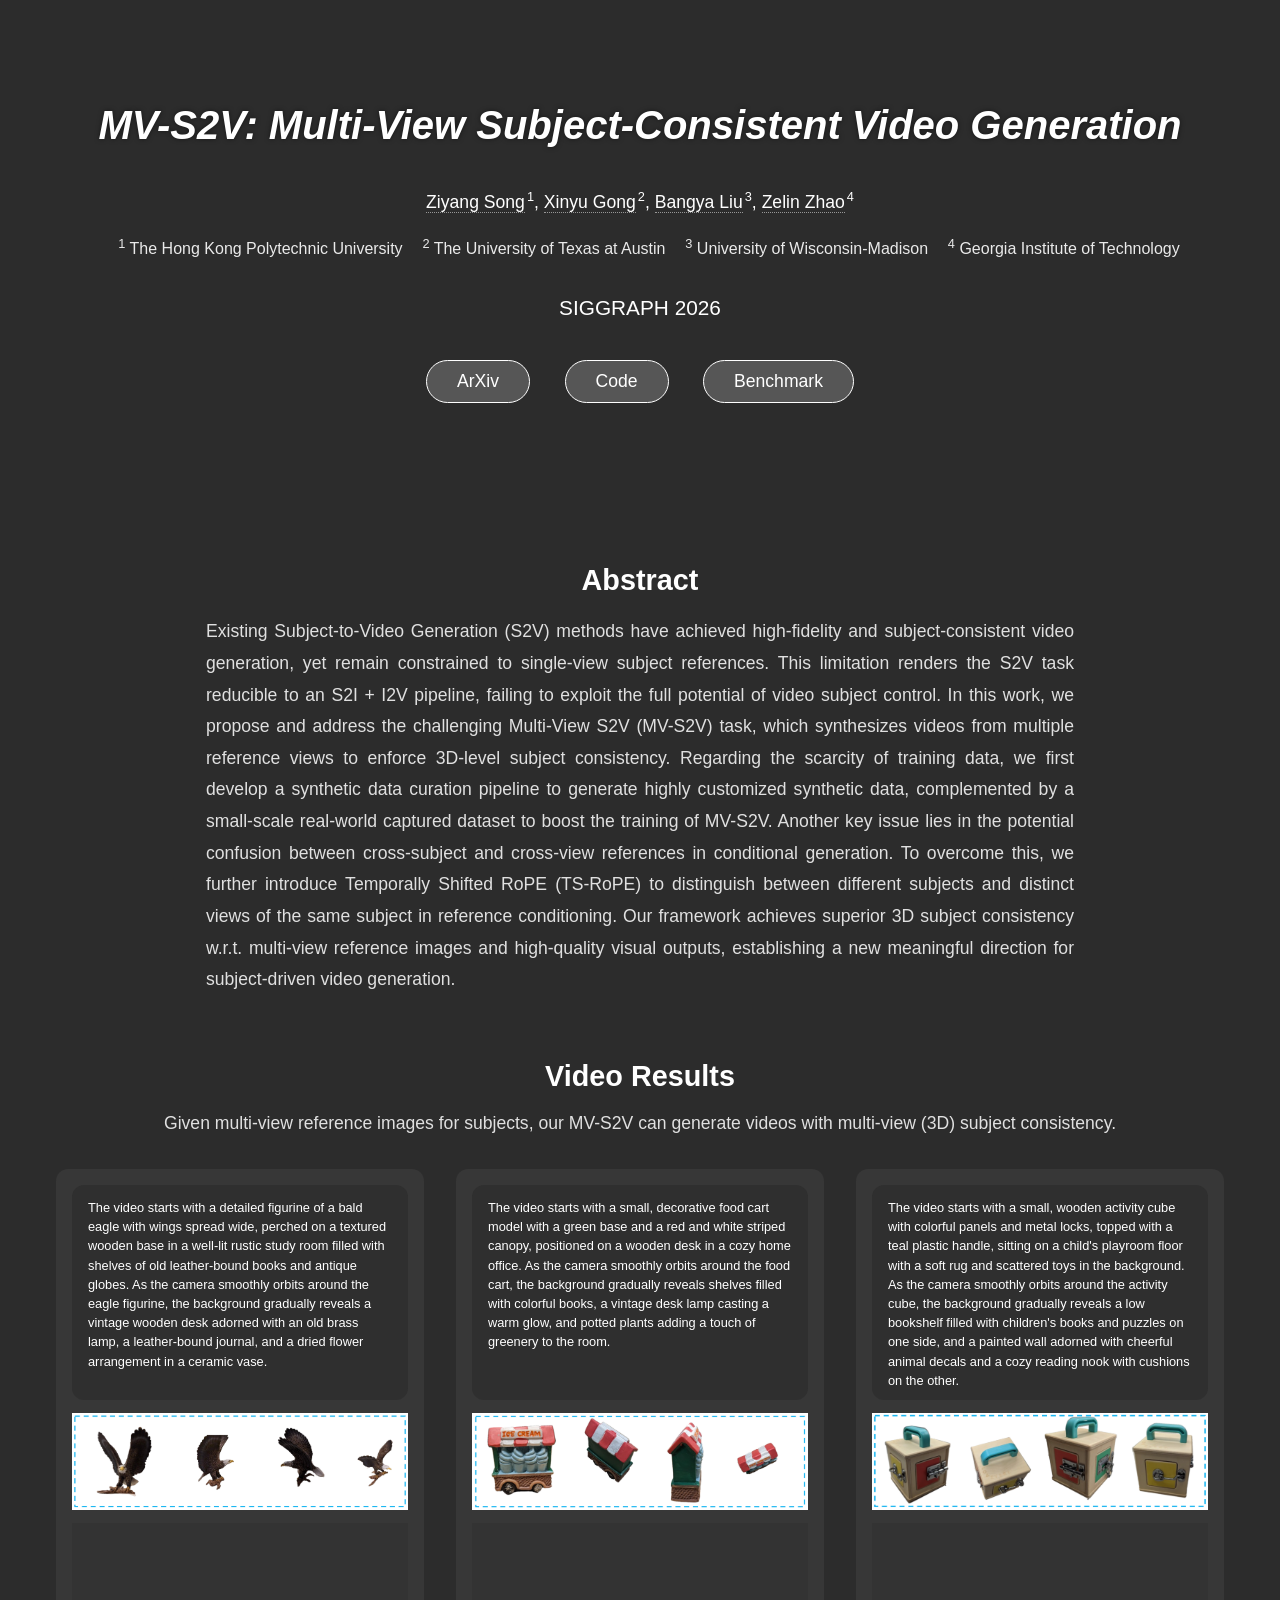
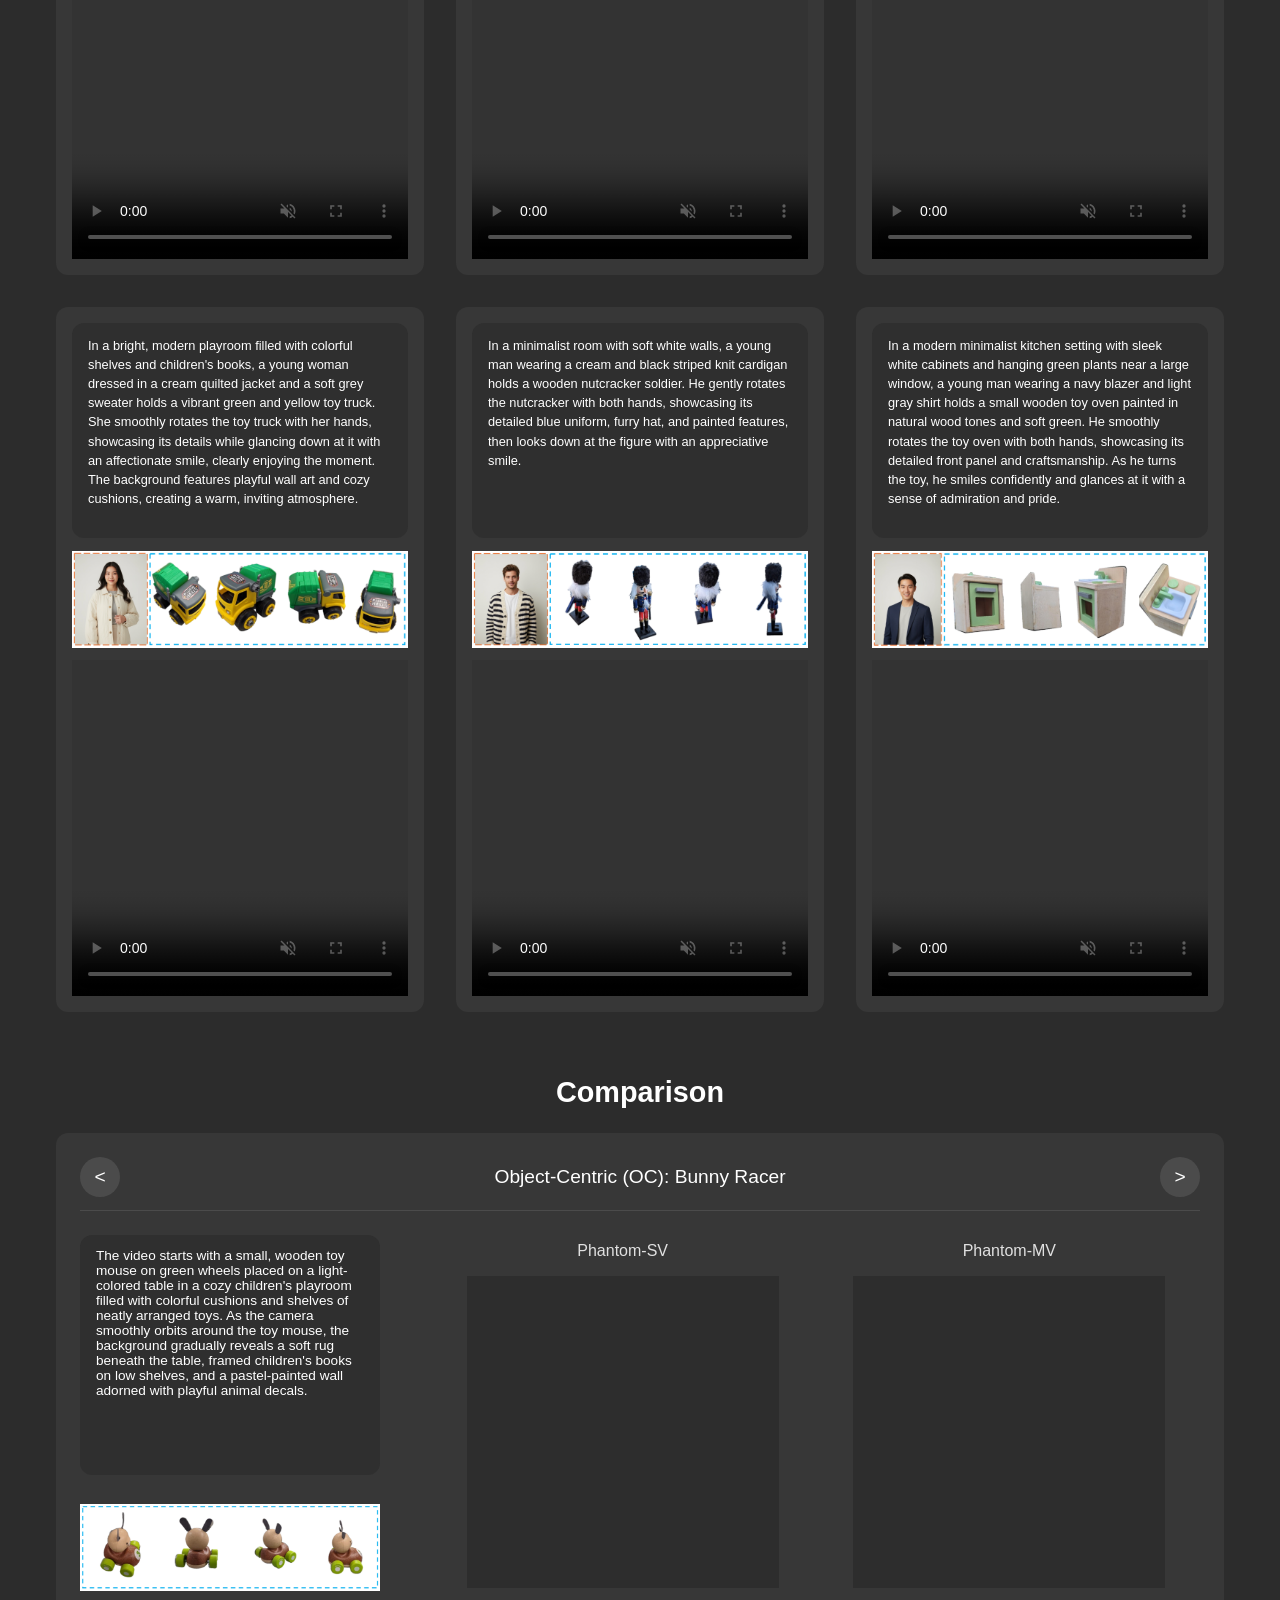
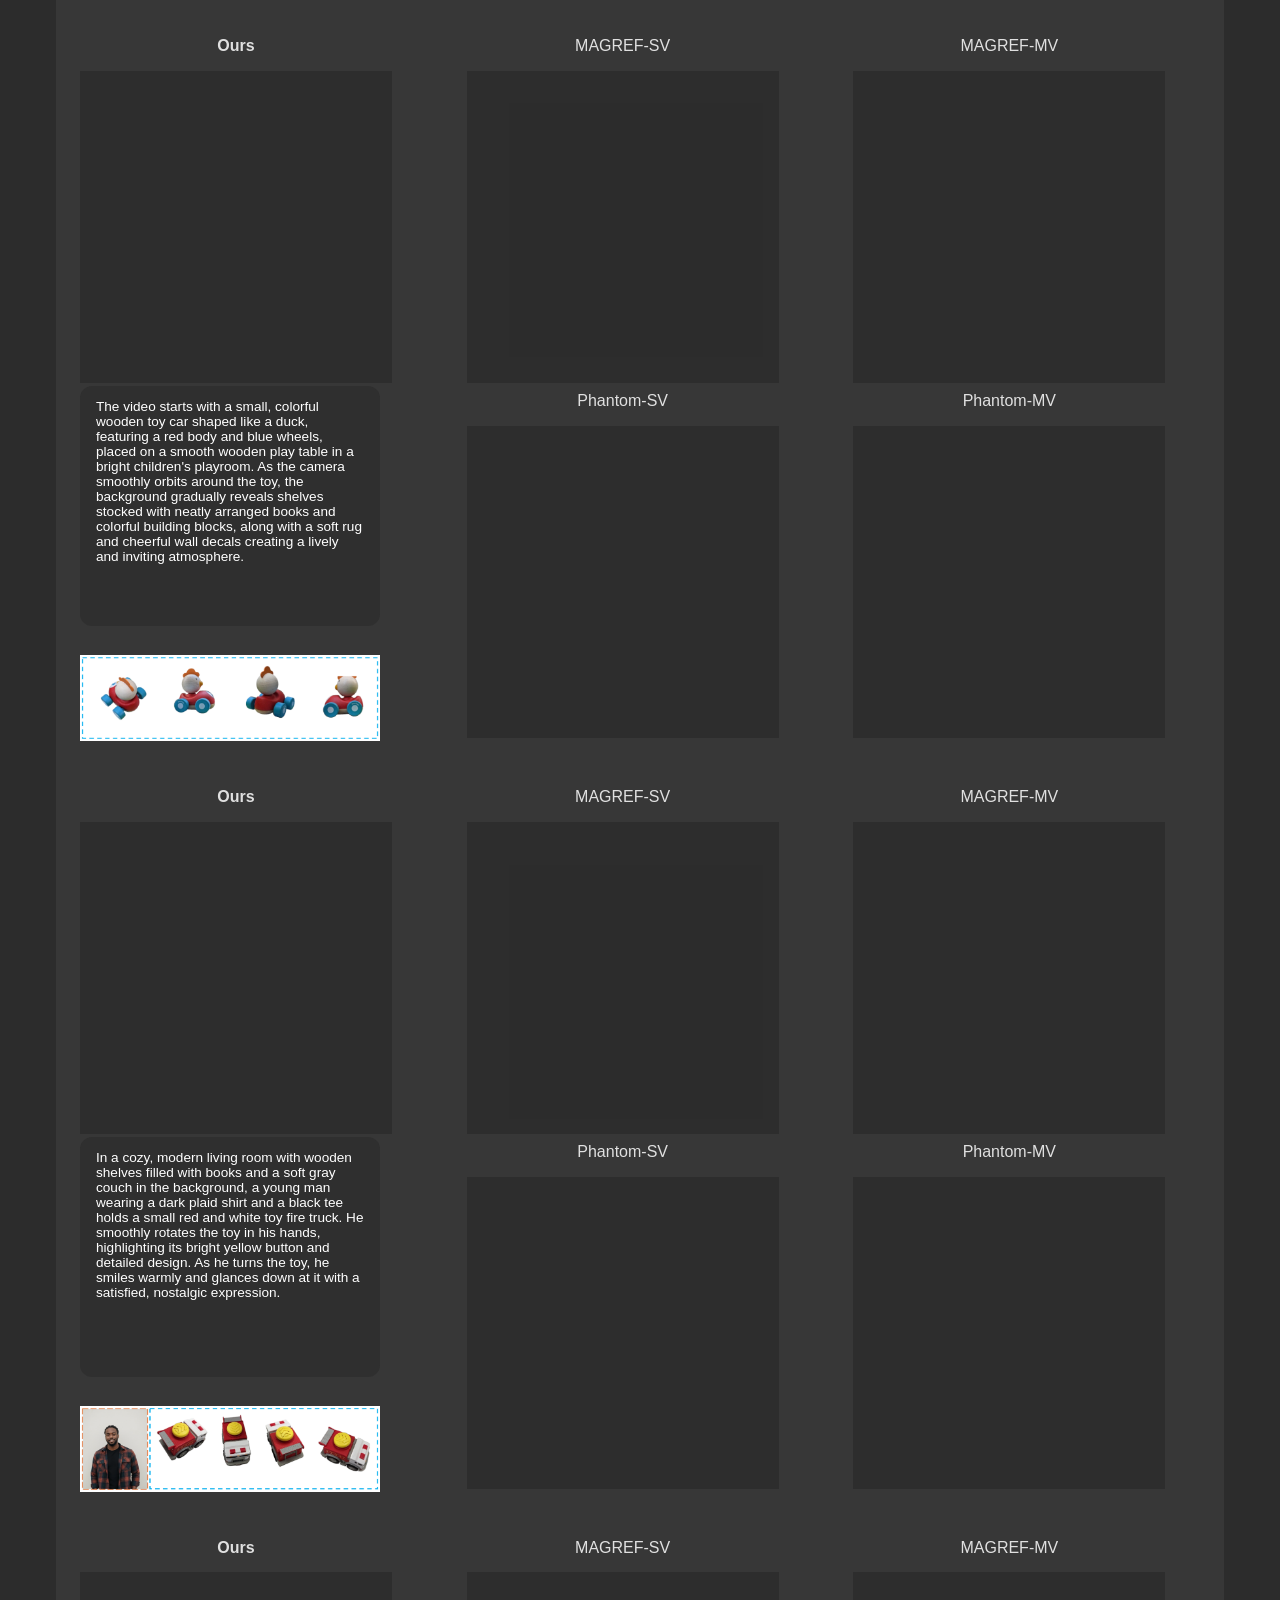
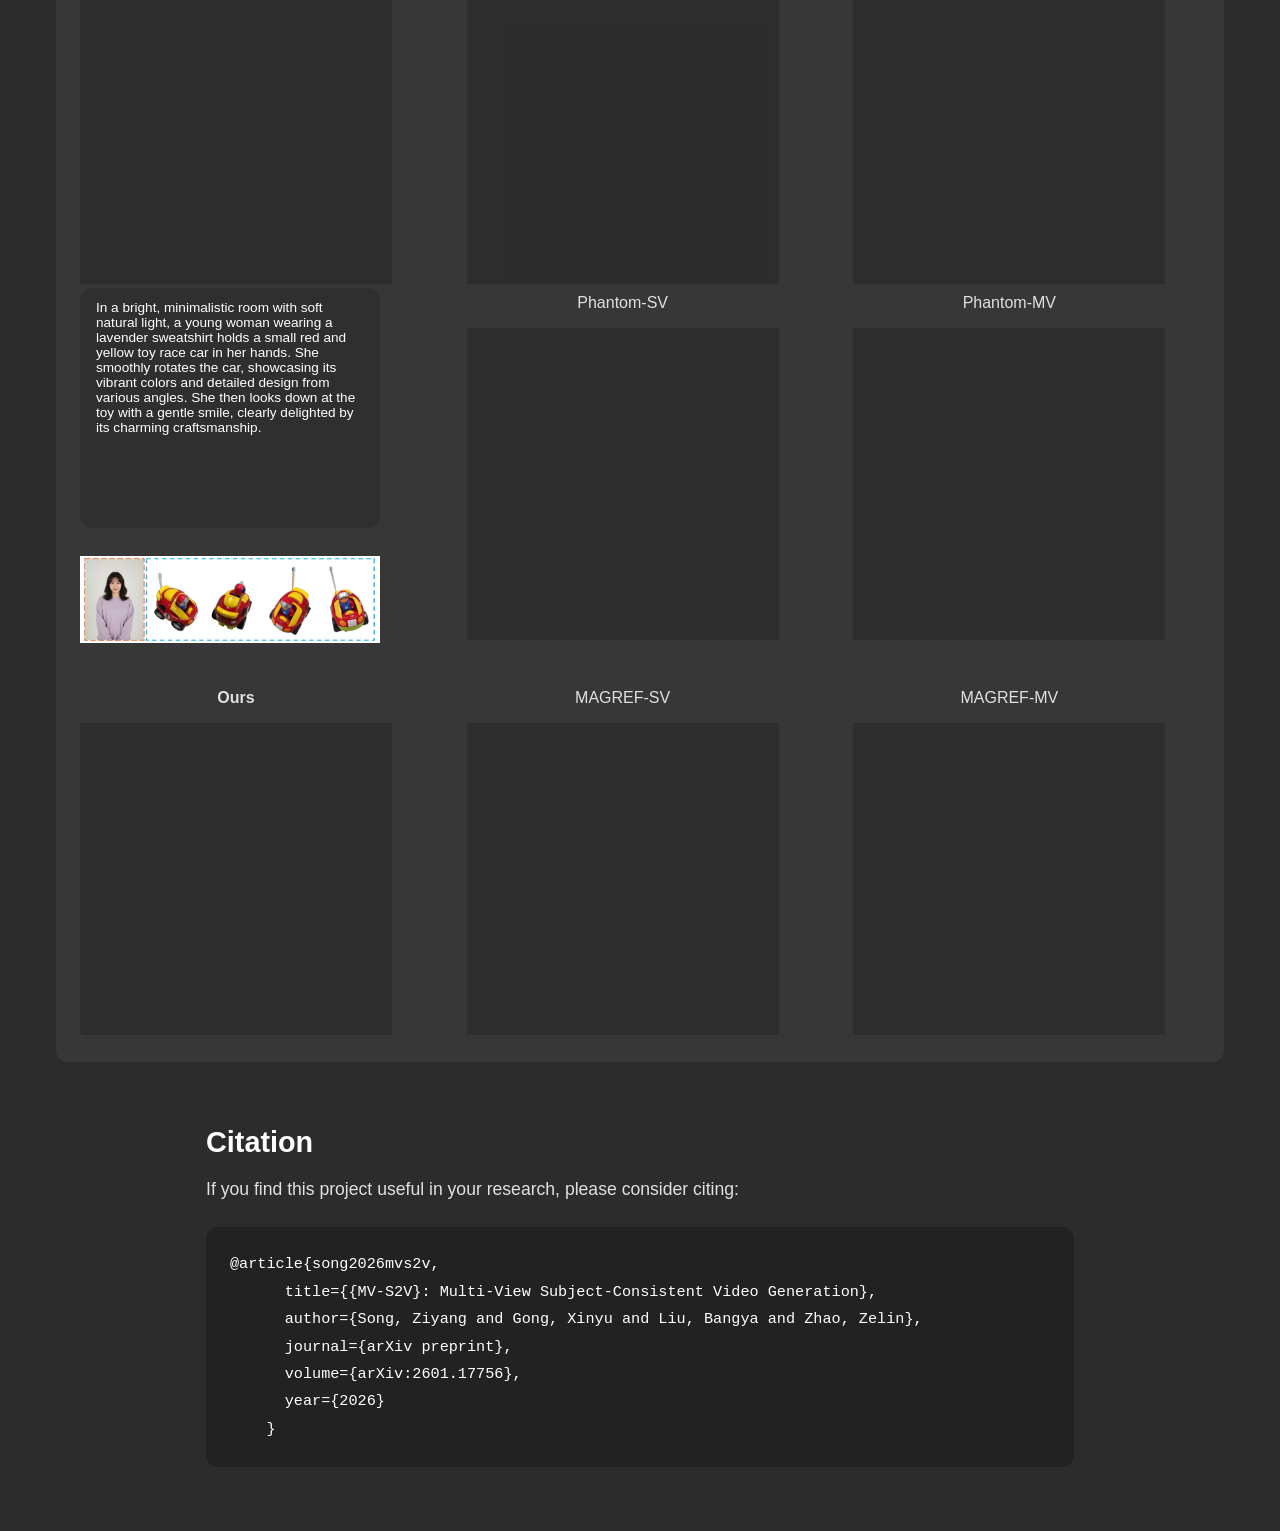
==== commit a680e11a: "update mv-swv" ====
--- a/mv-s2v/index.html
+++ b/mv-s2v/index.html
@@ -335,7 +335,7 @@
             width: 300px;
             background-color: rgba(45, 45, 45, 0.8); /* 深色背景（可调整透明度） */
             border-radius: 12px; /* 圆角大小，可按需调整 */
-            color: #ffffff;
+            color: #ffffff; /* 白色文字 */
             font-family: "Comic Sans MS", cursive, sans-serif;
             font-size: 0.85rem;
             padding: 0.8rem 1rem;
@@ -472,10 +472,16 @@
             </div>
         </div>
 
+        <!-- 会议信息 -->
+        <div class="venue-info" style="color: #ffffff; font-size: 1.3rem; font-weight: 500; margin-top: -0.5rem; margin-bottom: 2.5rem;">
+            SIGGRAPH 2026
+        </div>
+
         <!-- 椭圆形链接：保留占位，需替换为实际链接 -->
         <div class="links">
             <a href="https://arxiv.org/abs/2601.17756" class="link-btn">ArXiv</a>
-            <a href="https://your-benchmark-link.com" class="link-btn">Benchmark</a>
+            <a href="https://szy-young.github.io/mv-s2v" class="link-btn">Code</a>
+            <a href="https://szy-young.github.io/mv-s2v" class="link-btn">Benchmark</a>
         </div>
     </div>
 
@@ -719,7 +725,7 @@
                                 </video>
                             </div>
                         </div>
-                        <!-- 第二行第一列：1:1 视频 -->
+                        <!-- 第二行第一列：1:1 视频（Ours加粗） -->
                         <div class="comparison-grid-item">
                             <div class="comparison-video-label"><b>Ours</b></div>
                             <div class="comparison-video-container">
@@ -902,48 +908,5 @@
       year={2026}
     }</div>
     </div>
-
-
-    // Comparison 轮播切换逻辑
-    <script>
-        // Comparison模块轮播修复+标题同步核心JS（无需修改，直接保留）
-        document.addEventListener('DOMContentLoaded', function() {
-            // 精准获取Comparison模块内的元素，避免全局冲突
-            const comparisonCarousel = document.querySelector('.comparison-carousel');
-            if (!comparisonCarousel) return; // 防止元素不存在报错
-            const prevBtn = comparisonCarousel.querySelector('.prev-btn');
-            const nextBtn = comparisonCarousel.querySelector('.next-btn');
-            const carouselItems = comparisonCarousel.querySelectorAll('.carousel-item');
-            const carouselTitle = comparisonCarousel.querySelector('.carousel-title');
-            let currentIndex = 0;
-
-            // 轮播切换+标题同步核心函数
-            function switchCarousel(index) {
-                // 隐藏所有轮播项
-                carouselItems.forEach(item => item.classList.remove('active'));
-                // 显示当前轮播项
-                const activeItem = carouselItems[index];
-                activeItem.classList.add('active');
-                // 同步更新标题（读取当前轮播项的data-title）
-                carouselTitle.innerText = activeItem.dataset.title || 'Comparison Example';
-                currentIndex = index;
-            }
-
-            // 上一页按钮点击事件（循环切换）
-            prevBtn.addEventListener('click', function() {
-                currentIndex = (currentIndex - 1 + carouselItems.length) % carouselItems.length;
-                switchCarousel(currentIndex);
-            });
-
-            // 下一页按钮点击事件（循环切换）
-            nextBtn.addEventListener('click', function() {
-                currentIndex = (currentIndex + 1) % carouselItems.length;
-                switchCarousel(currentIndex);
-            });
-
-            // 初始化：确保页面加载时标题与第一个轮播项一致
-            switchCarousel(currentIndex);
-        });
-    </script>
 </body>
 </html>
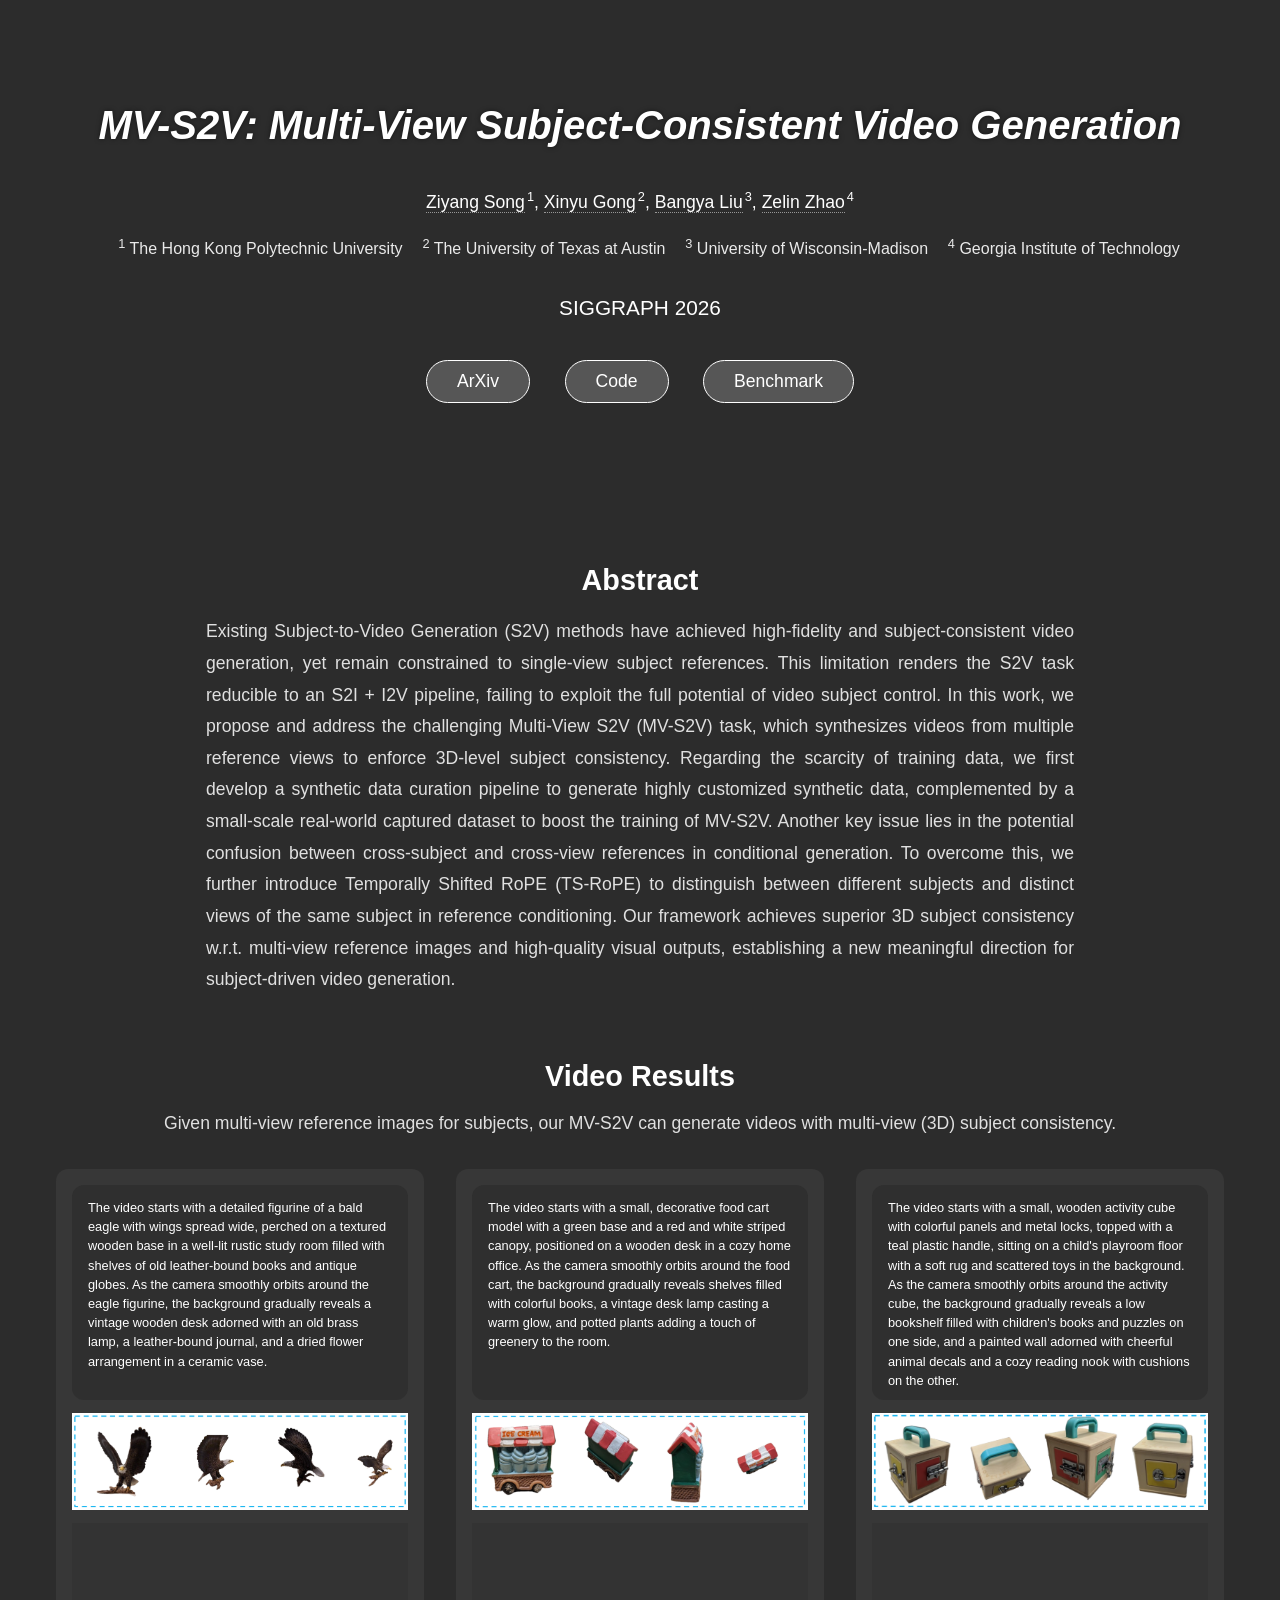
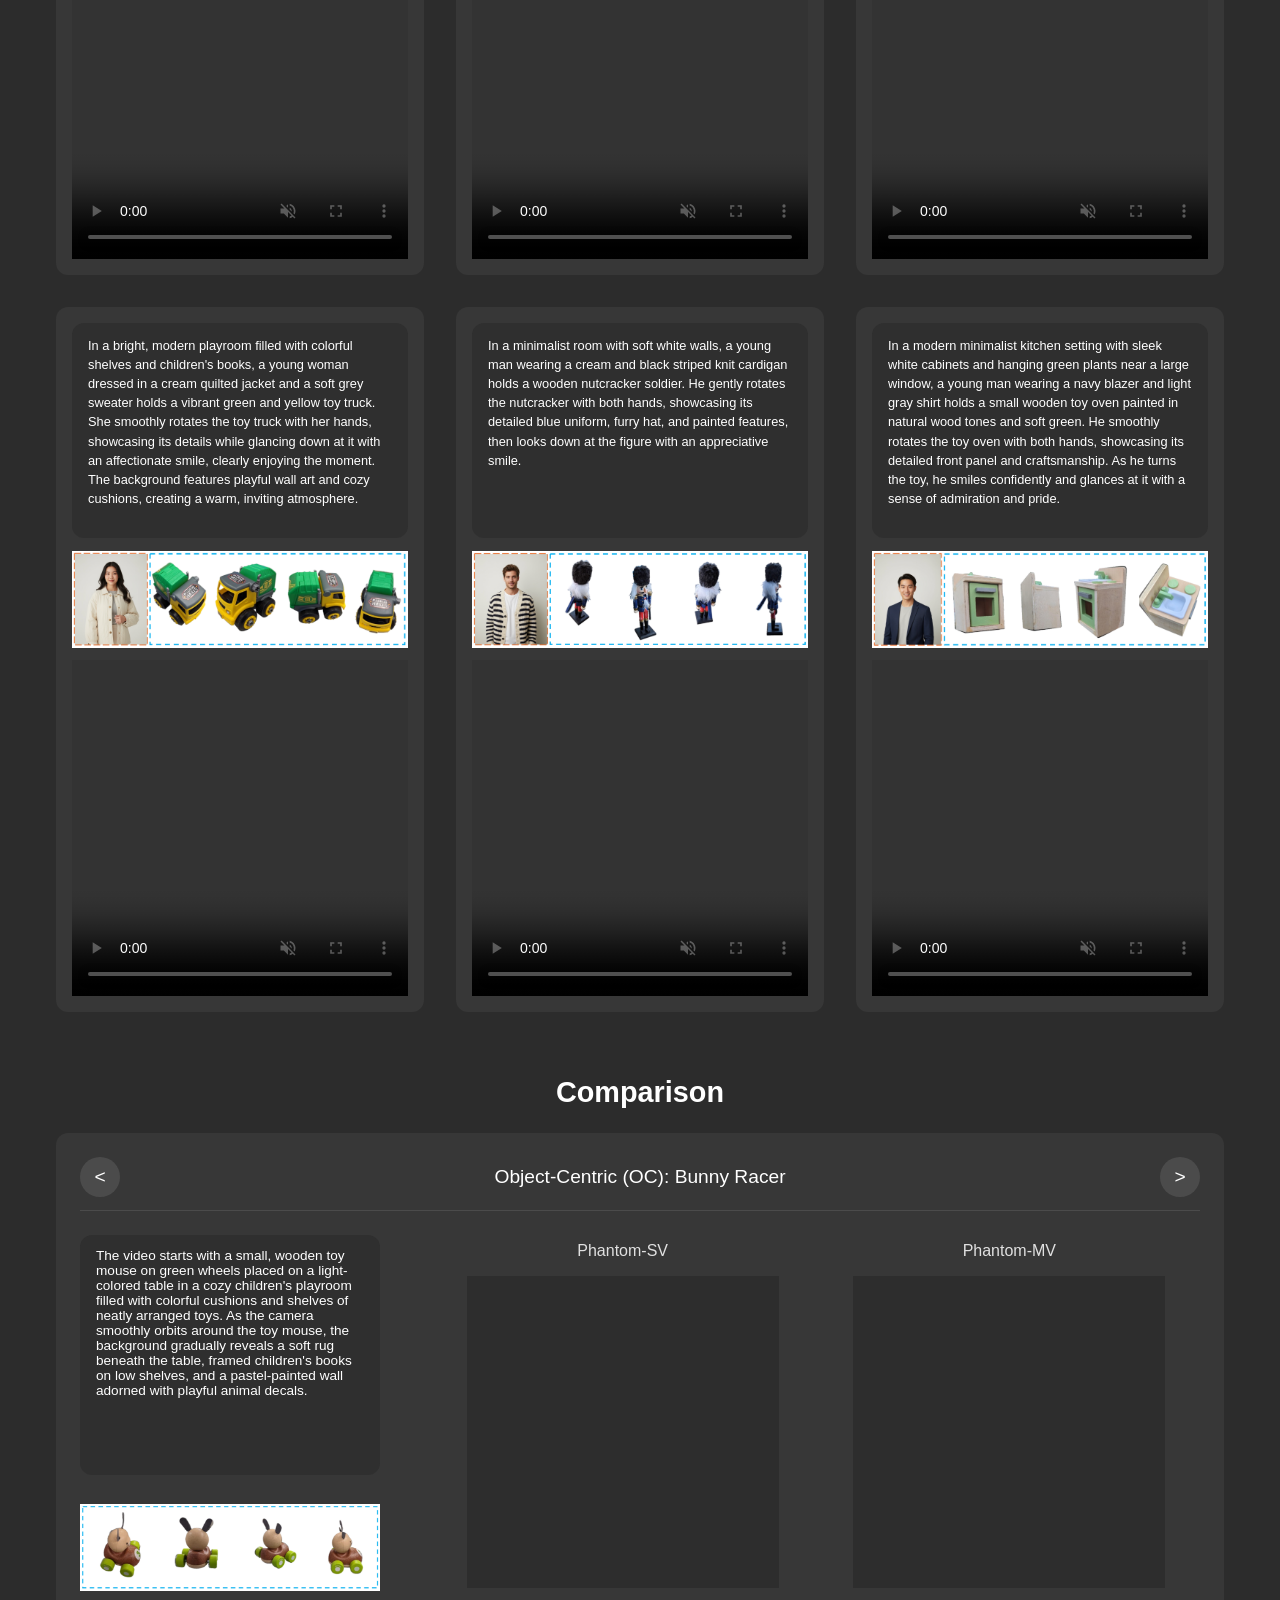
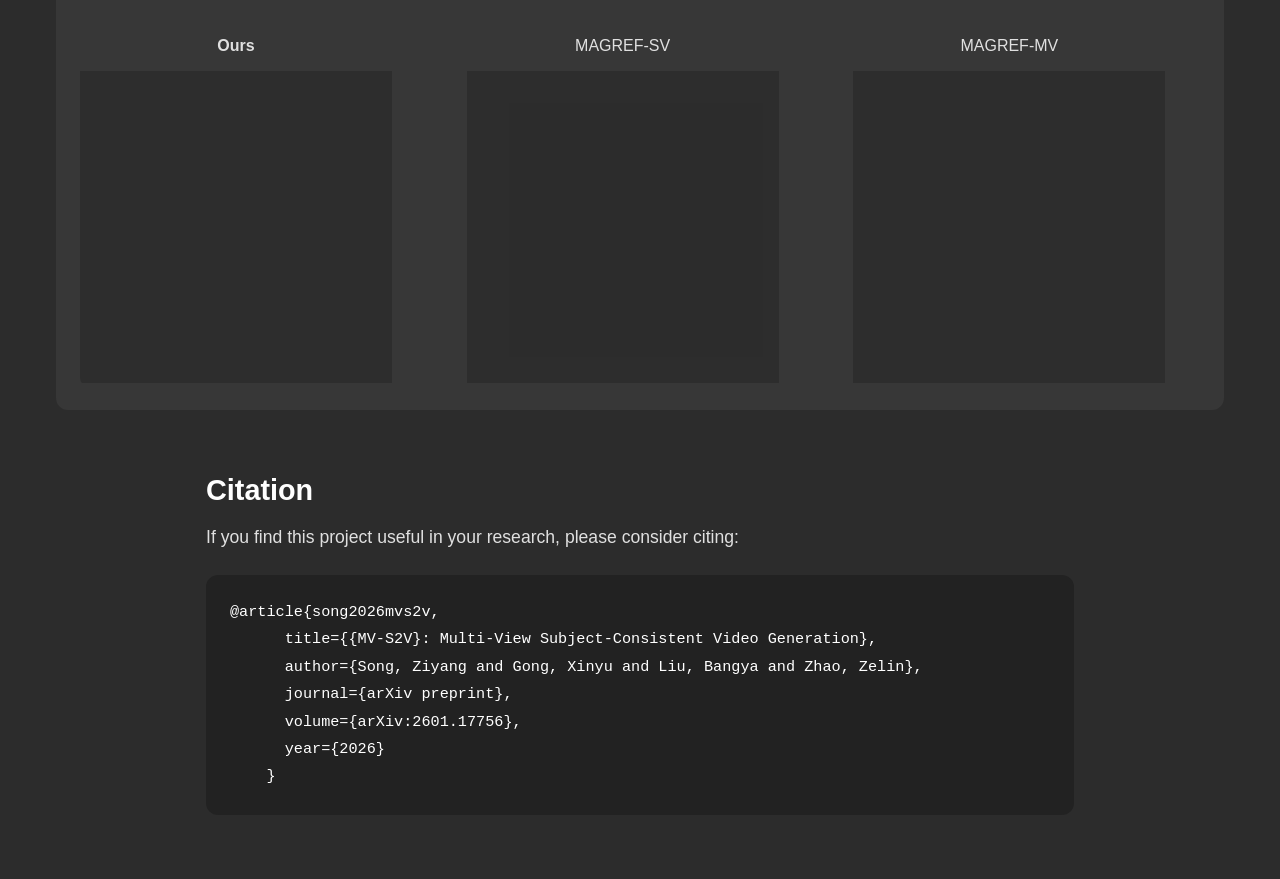
==== commit 9a60735d: "update mv-s2v" ====
--- a/mv-s2v/index.html
+++ b/mv-s2v/index.html
@@ -693,7 +693,7 @@
                 </div>
 
                 <!-- 轮播项2：第二个对比例子（默认隐藏） -->
-                <div class="carousel-item active" data-title="Object-Centric (OC): Chicken Racer">
+                <div class="carousel-item" data-title="Object-Centric (OC): Chicken Racer">
                     <div class="comparison-grid">
                         <!-- 左上：文本框 + 19.4:5.6 图片 -->
                         <div class="comparison-grid-item heading-item">
@@ -759,7 +759,7 @@
                 </div>
 
                 <!-- 轮播项3：第三个对比例子（默认隐藏） -->
-                <div class="carousel-item active" data-title="Human-Object Interaction (HOI): Fire Truck">
+                <div class="carousel-item" data-title="Human-Object Interaction (HOI): Fire Truck">
                     <div class="comparison-grid">
                         <!-- 左上：文本框 + 19.4:5.6 图片 -->
                         <div class="comparison-grid-item heading-item">
@@ -826,7 +826,7 @@
                 </div>
 
                 <!-- 轮播项4：第四个对比例子（默认隐藏） -->
-                <div class="carousel-item active" data-title="Human-Object Interaction (HOI): Remote-control Toy Car">
+                <div class="carousel-item" data-title="Human-Object Interaction (HOI): Remote-control Toy Car">
                     <div class="comparison-grid">
                         <!-- 左上：文本框 + 19.4:5.6 图片 -->
                         <div class="comparison-grid-item heading-item">
@@ -894,6 +894,36 @@
             </div>
         </div>
     </div>
+
+
+    <!-- 轮播切换脚本 -->
+    <script>
+        (function() {
+            const items = document.querySelectorAll('.carousel-item');
+            const title = document.querySelector('.carousel-title');
+            const prevBtn = document.querySelector('.prev-btn');
+            const nextBtn = document.querySelector('.next-btn');
+            let currentIndex = 0;
+
+            function showItem(index) {
+                items.forEach(function(item) {
+                    item.classList.remove('active');
+                });
+                items[index].classList.add('active');
+                title.textContent = items[index].getAttribute('data-title');
+            }
+
+            prevBtn.addEventListener('click', function() {
+                currentIndex = (currentIndex - 1 + items.length) % items.length;
+                showItem(currentIndex);
+            });
+
+            nextBtn.addEventListener('click', function() {
+                currentIndex = (currentIndex + 1) % items.length;
+                showItem(currentIndex);
+            });
+        })();
+    </script>
 
 
     <!-- Citation 模块 -->
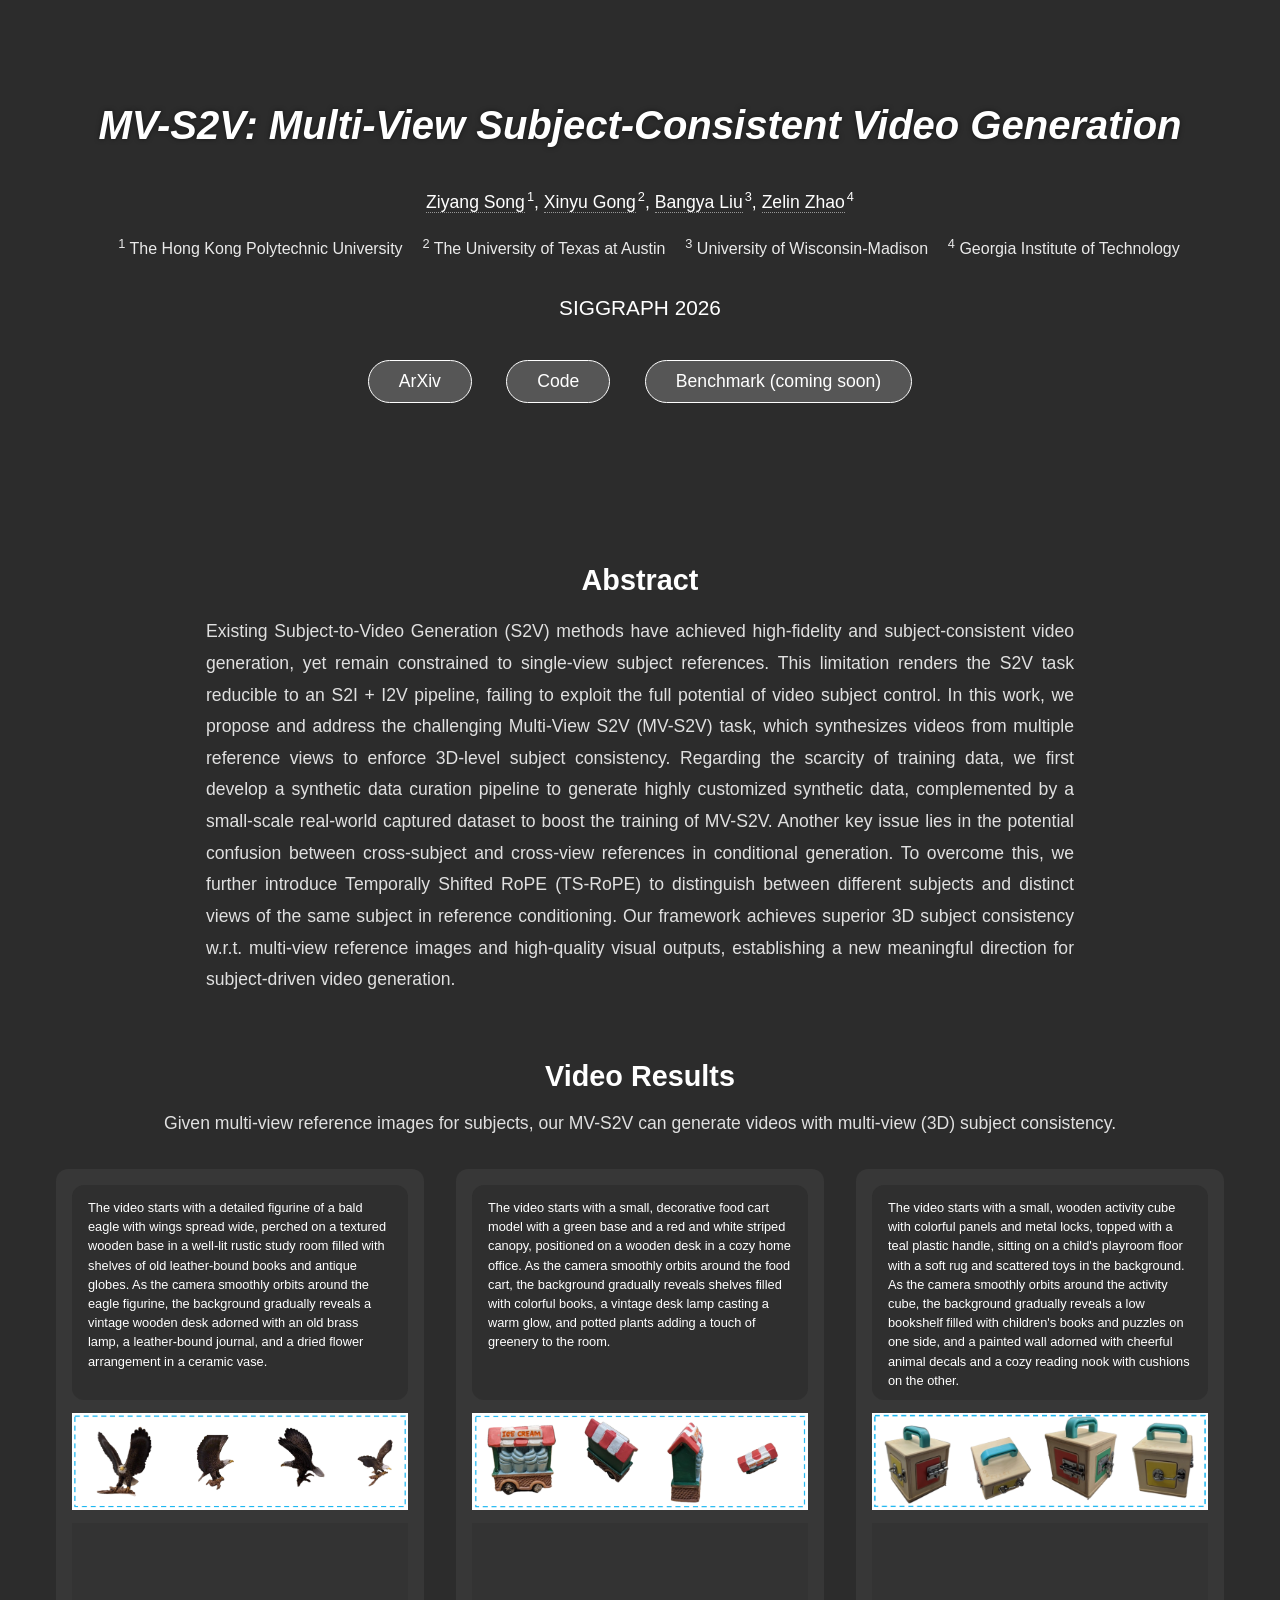
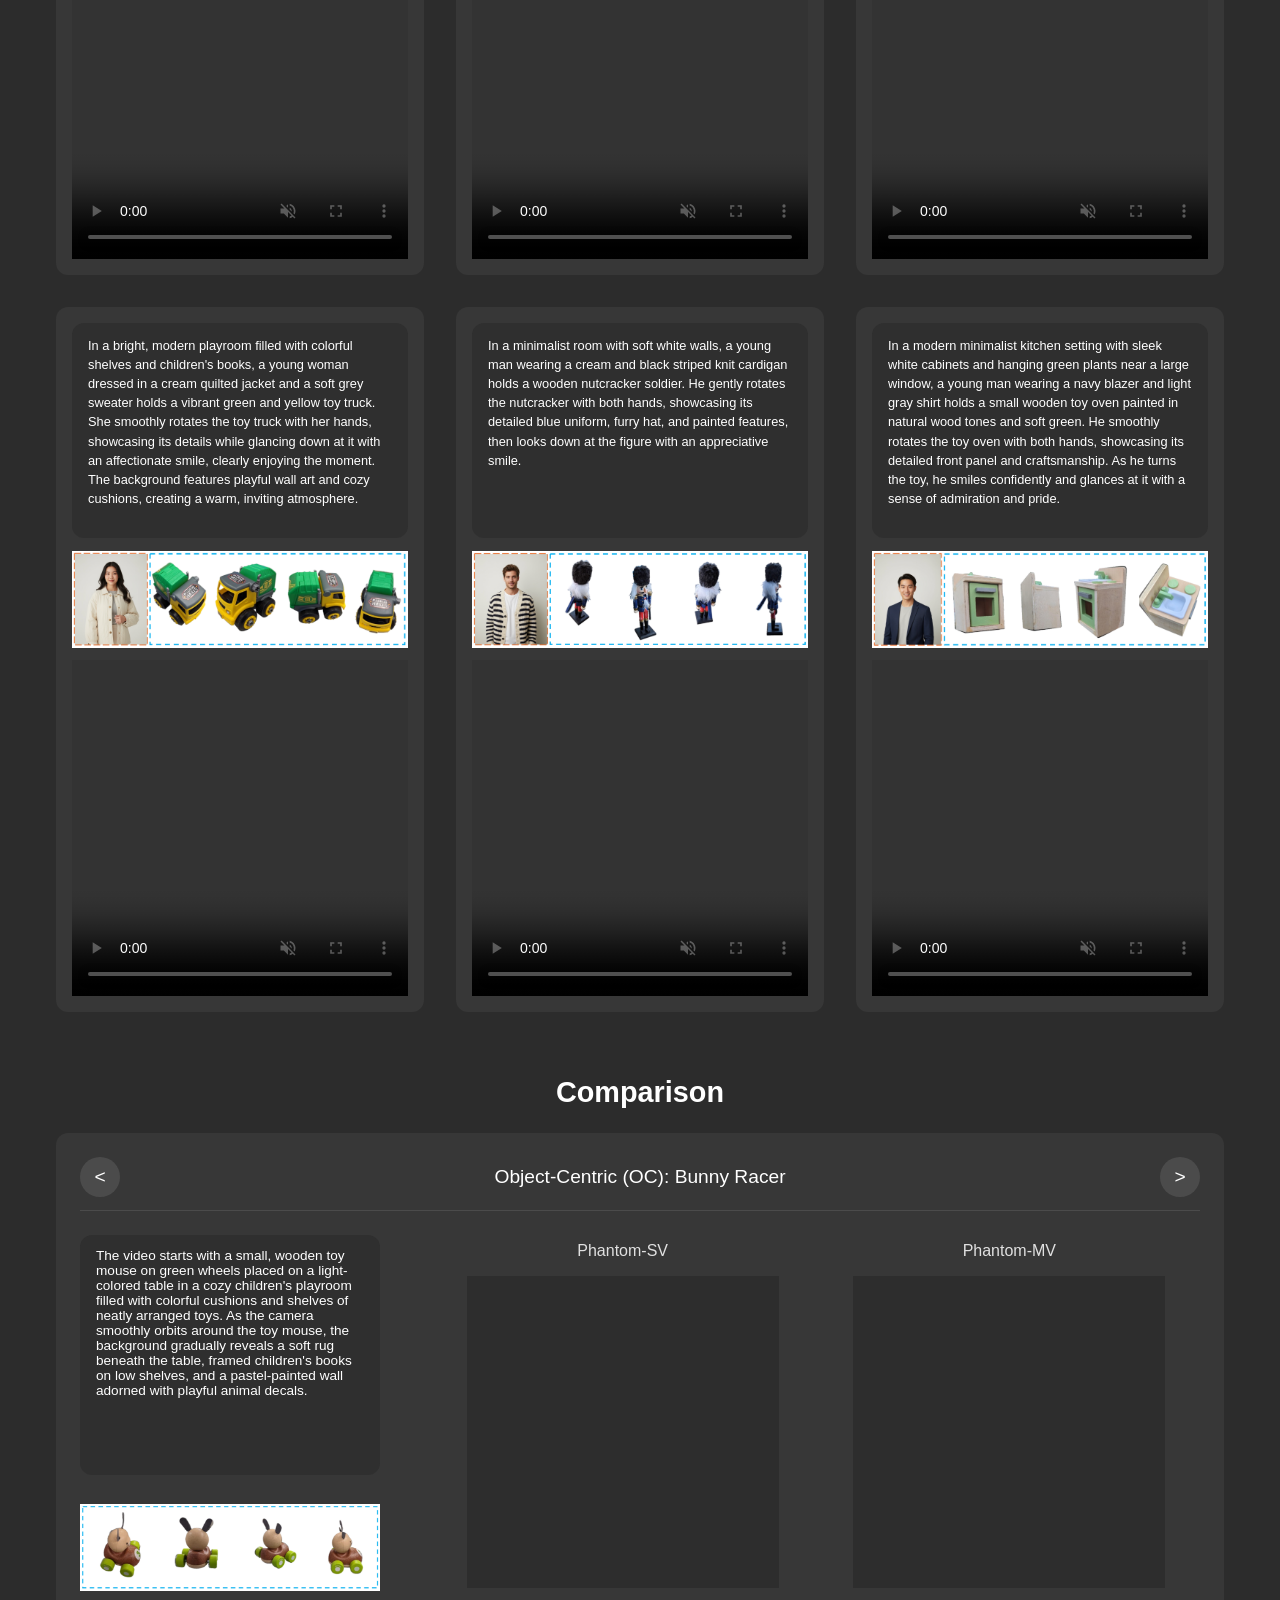
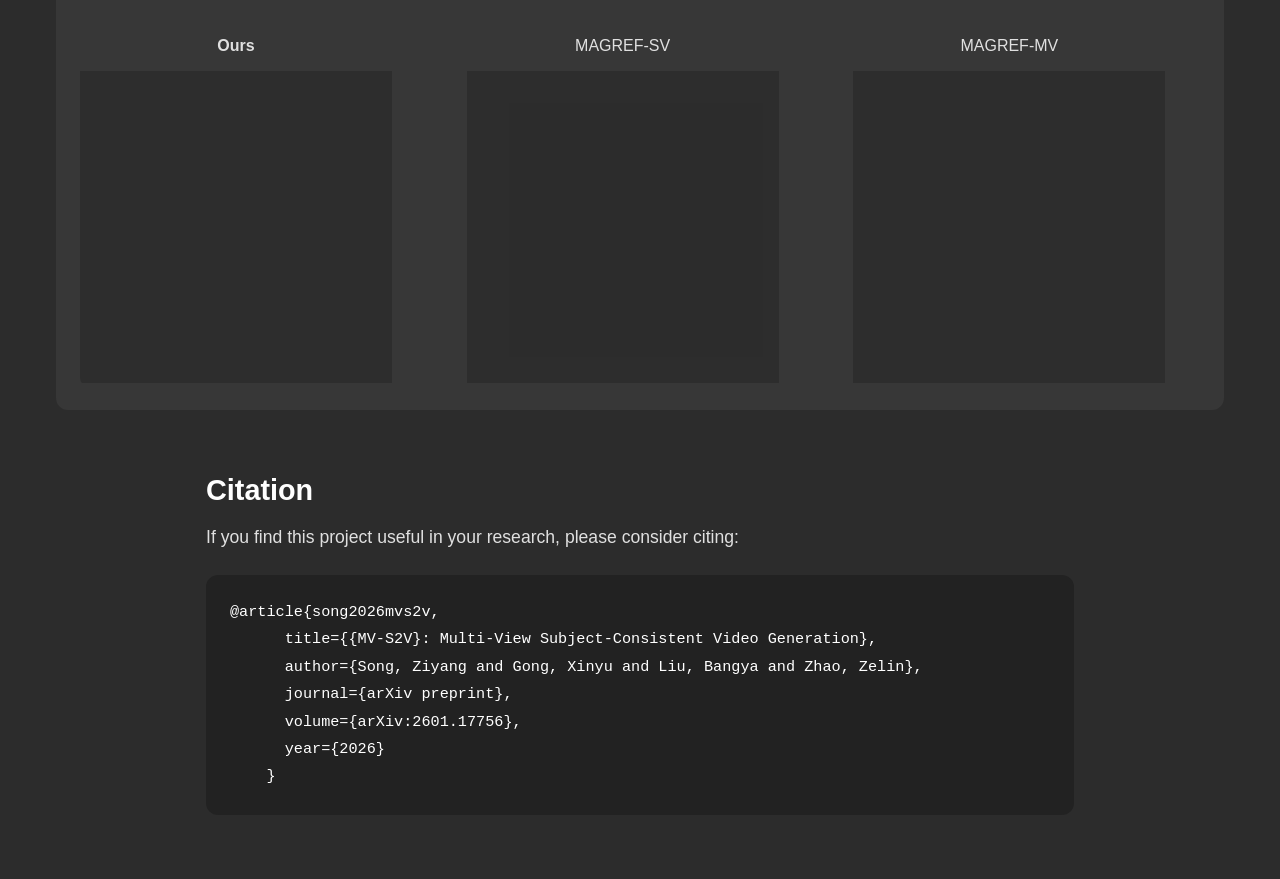
==== commit 17cfa192: "Update index.html" ====
--- a/mv-s2v/index.html
+++ b/mv-s2v/index.html
@@ -480,8 +480,8 @@
         <!-- 椭圆形链接：保留占位，需替换为实际链接 -->
         <div class="links">
             <a href="https://arxiv.org/abs/2601.17756" class="link-btn">ArXiv</a>
-            <a href="https://szy-young.github.io/mv-s2v" class="link-btn">Code</a>
-            <a href="https://szy-young.github.io/mv-s2v" class="link-btn">Benchmark</a>
+            <a href="https://github.com/Szy-Young/MV-S2V" class="link-btn">Code</a>
+            <a href="#" class="link-btn">Benchmark (coming soon)</a>
         </div>
     </div>
 
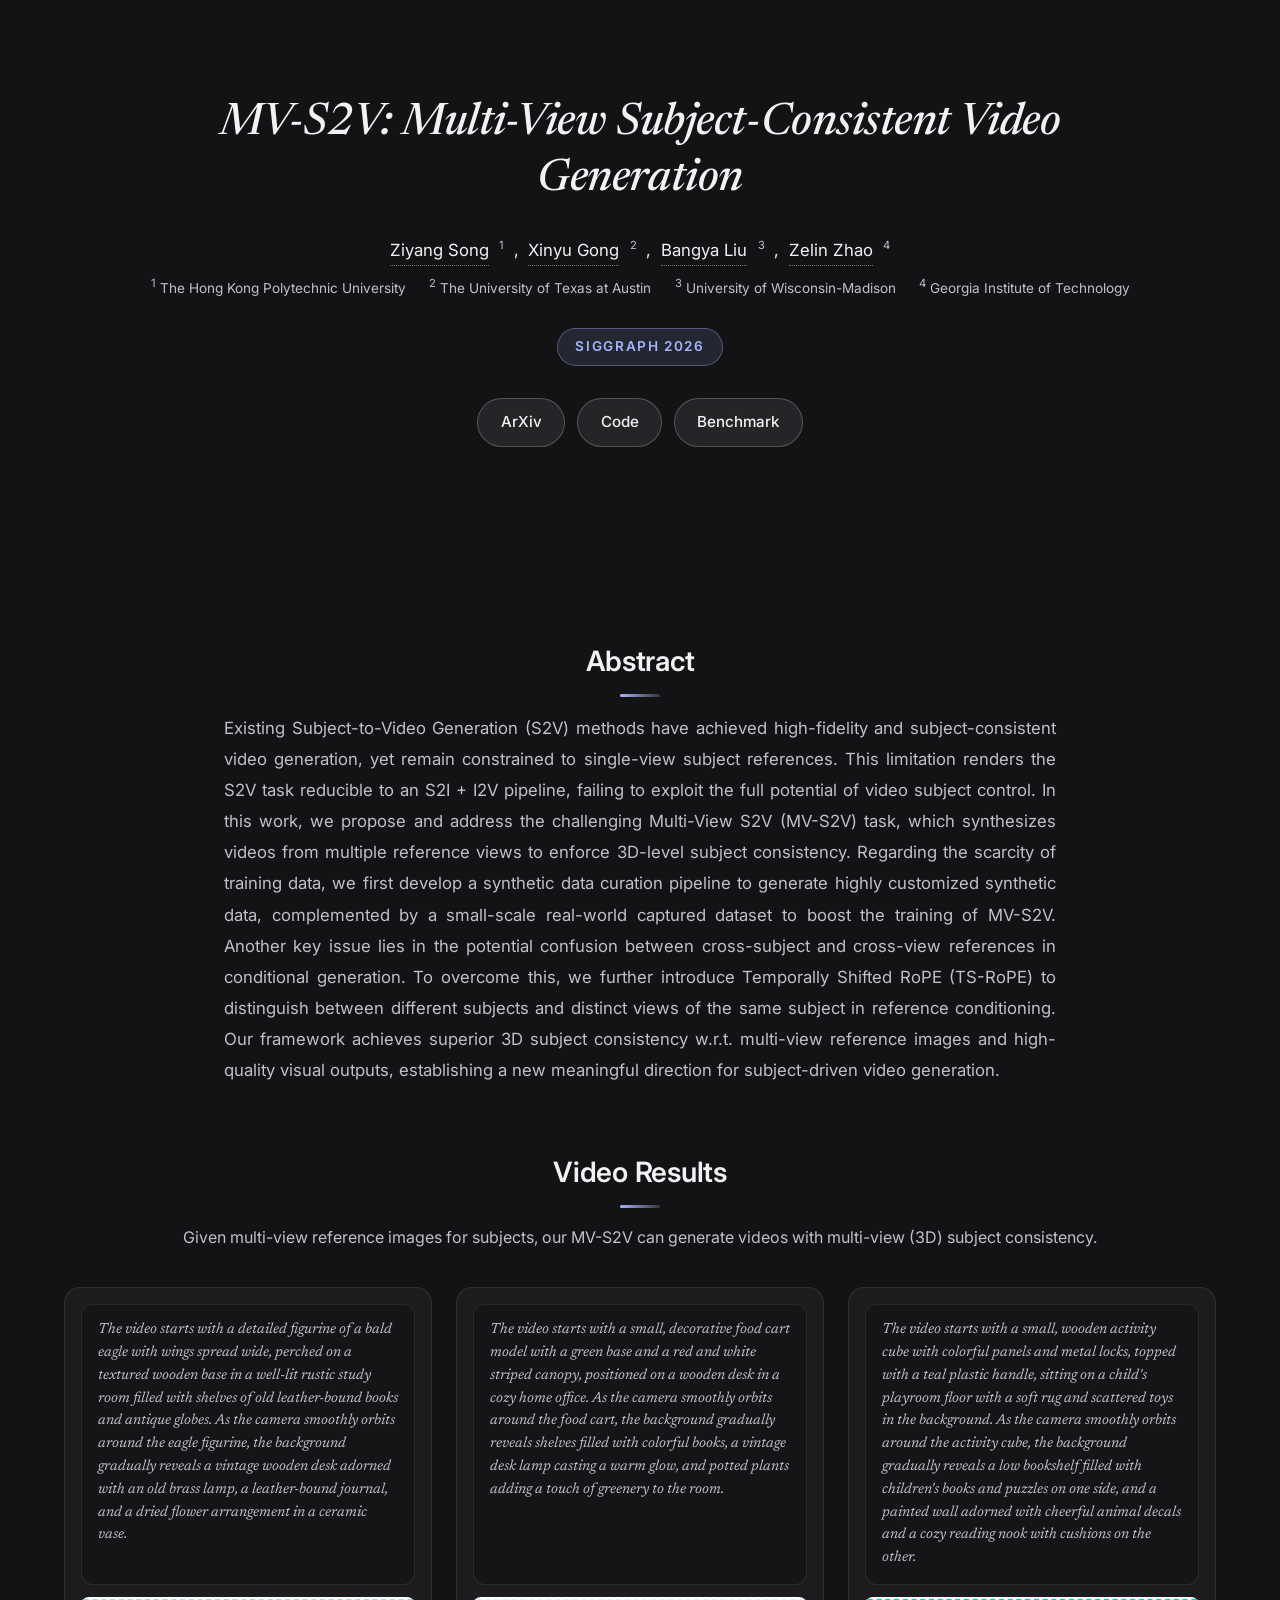
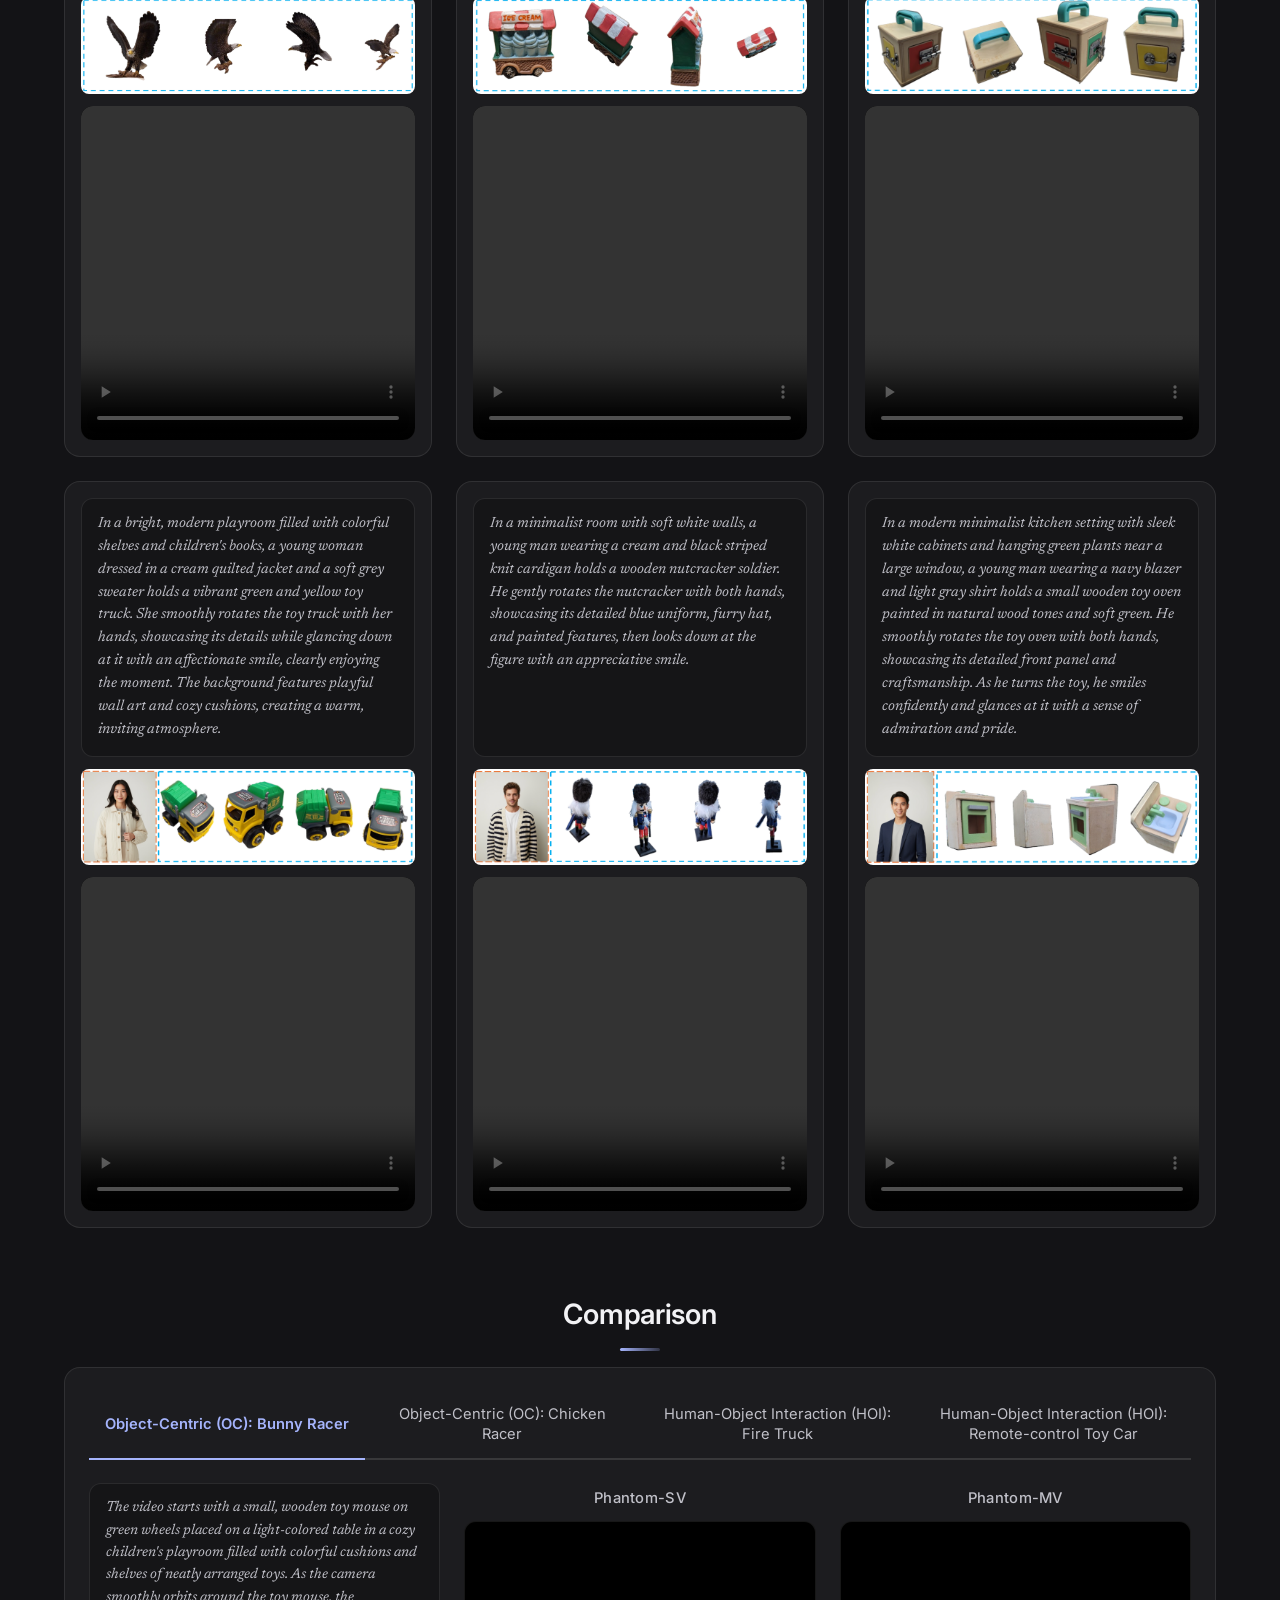
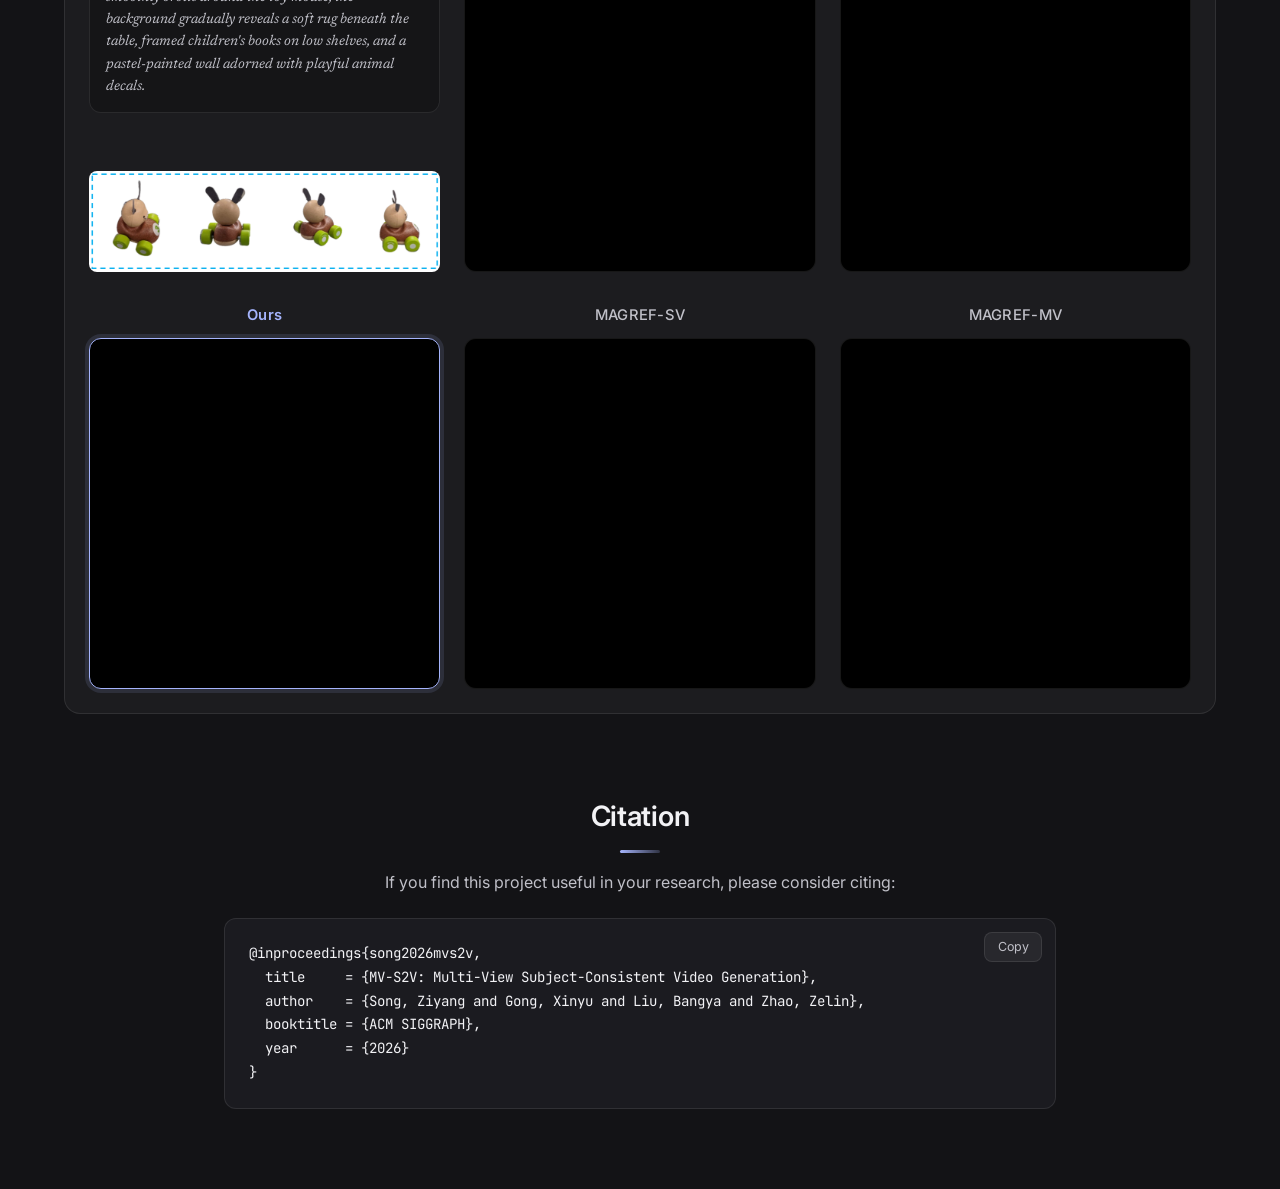
==== commit 7d637d9d: "update mv-s2v" ====
--- a/mv-s2v/index.html
+++ b/mv-s2v/index.html
@@ -3,485 +3,590 @@
 <head>
     <meta charset="UTF-8">
     <meta name="viewport" content="width=device-width, initial-scale=1.0">
-    <title>MV-S2V Project Page</title>
+    <title>MV-S2V: Multi-View Subject-Consistent Video Generation</title>
+    <link rel="preconnect" href="https://fonts.googleapis.com">
+    <link rel="preconnect" href="https://fonts.gstatic.com" crossorigin>
+    <link href="https://fonts.googleapis.com/css2?family=Inter:wght@400;500;600;700&family=Newsreader:ital,wght@0,400;0,500;0,600;1,400;1,500&family=JetBrains+Mono:wght@400;500&display=swap" rel="stylesheet">
     <style>
-        /* 全局样式：深灰色背景，重置默认样式 */
-        * {
-            margin: 0;
-            padding: 0;
-            box-sizing: border-box;
-        }
+        /* ========== 设计 Token ========== */
+        :root {
+            --bg: #131316;
+            --bg-elev: #1b1b20;
+            --surface: rgba(255, 255, 255, 0.04);
+            --surface-2: rgba(255, 255, 255, 0.07);
+            --border: rgba(255, 255, 255, 0.09);
+            --border-strong: rgba(255, 255, 255, 0.22);
+            --text: #f2f2f5;
+            --text-2: #c0c0c8;
+            --text-3: #8a8a93;
+            --accent: #a5b4fc;            /* indigo-300 */
+            --accent-soft: rgba(165, 180, 252, 0.12);
+            --accent-ring: rgba(165, 180, 252, 0.35);
+            --radius-lg: 16px;
+            --radius: 12px;
+            --radius-sm: 8px;
+            --shadow-sm: 0 4px 14px rgba(0, 0, 0, 0.25);
+            --shadow-md: 0 12px 36px rgba(0, 0, 0, 0.4);
+            --max-narrow: 880px;
+            --max-wide: 1200px;
+        }
+
+        /* ========== Reset & 基础 ========== */
+        * { margin: 0; padding: 0; box-sizing: border-box; }
+        html { scroll-behavior: smooth; }
         body {
-            background-color: #2c2c2c; /* 深灰色背景 */
-            font-family: 'Segoe UI', 'Arial', sans-serif; /* 兼顾艺术感与可读性 */
-        }
-
-        /* 顶部背景图容器：适配横向图片，内容居中叠加 */
+            background-color: var(--bg);
+            color: var(--text);
+            font-family: 'Inter', -apple-system, BlinkMacSystemFont, 'Segoe UI', 'Helvetica Neue', sans-serif;
+            -webkit-font-smoothing: antialiased;
+            -moz-osx-font-smoothing: grayscale;
+            line-height: 1.6;
+        }
+        ::-webkit-scrollbar { width: 10px; height: 10px; }
+        ::-webkit-scrollbar-track { background: var(--bg); }
+        ::-webkit-scrollbar-thumb { background: rgba(255,255,255,0.12); border-radius: 5px; }
+        ::-webkit-scrollbar-thumb:hover { background: rgba(255,255,255,0.22); }
+
+        /* ========== Banner（Hero） ========== */
         .banner {
-            position: relative; /* 关键：为伪元素提供定位基准 */
+            position: relative;
             width: 100%;
-            height: 500px; /* 适配横向图的高度，可根据图片调整 */
-            /* 移除原背景图设置，改由伪元素承载 */
-            background-size: cover;
-            background-position: center;
+            min-height: 540px;
+            padding: 6rem 1.5rem 7rem;
             display: flex;
             flex-direction: column;
             align-items: center;
             justify-content: center;
             text-align: center;
-            padding: 0 20px;
-            z-index: 1; /* 保证文字在背景图上层 */
-        }
-
-        /* 核心：伪元素承载背景图并设置透明度 */
+            overflow: hidden;
+            isolation: isolate;
+        }
+        /* 背景图：底层 */
         .banner::before {
             content: "";
             position: absolute;
-            top: 0;
-            left: 0;
-            width: 100%;
-            height: 100%;
-            background-image: url("./images/background.png"); /* 背景图路径 */
+            inset: 0;
+            background-image: url("./images/background.png");
             background-size: cover;
             background-position: center;
-            opacity: 0.5; /* 透明度：0-1之间，0全透，1不透明，0.7兼顾背景和文字 */
-            z-index: -1; /* 伪元素在容器内容下层 */
-        }
-
-        /* 论文标题：白色、斜体、艺术感字体 */
+            opacity: 0.45;
+            z-index: -2;
+        }
+        /* 渐变蒙层：四周压暗 + 底部融入 body 色，消除硬切边 */
+        .banner::after {
+            content: "";
+            position: absolute;
+            inset: 0;
+            background:
+                radial-gradient(ellipse at center, rgba(19,19,22,0) 0%, rgba(19,19,22,0.55) 100%),
+                linear-gradient(180deg, rgba(19,19,22,0.35) 0%, rgba(19,19,22,0) 30%, rgba(19,19,22,0) 60%, var(--bg) 100%);
+            z-index: -1;
+        }
+
+        /* 论文标题 */
         .paper-title {
-            color: #ffffff;
+            color: var(--text);
+            font-family: 'Newsreader', 'Iowan Old Style', Georgia, serif;
             font-style: italic;
-            font-size: 2.5rem; /* 可根据需要调整大小 */
+            font-size: clamp(1.9rem, 4vw, 2.8rem);
+            font-weight: 500;
+            letter-spacing: -0.01em;
+            line-height: 1.25;
+            max-width: 920px;
+            margin-bottom: 1.75rem;
+        }
+
+        /* 作者信息 */
+        .author-section {
+            color: var(--text);
+            font-size: 1.05rem;
+            margin-bottom: 1.25rem;
+            line-height: 1.7;
+            max-width: 1200px;
+        }
+        .author-list {
+            display: flex;
+            flex-wrap: wrap;
+            gap: 0.3rem 0.6rem;
+            justify-content: center;
+        }
+        .author-link {
+            color: var(--text);
+            text-decoration: none;
+            border-bottom: 1px dotted rgba(255, 255, 255, 0.4);
+            transition: color 0.2s ease, border-color 0.2s ease;
+        }
+        .author-link:hover {
+            color: var(--accent);
+            border-bottom-color: var(--accent);
+        }
+        .author-section sup {
+            font-size: 0.7rem;
+            margin-left: 1px;
+            color: var(--text-2);
+            vertical-align: super;
+        }
+        .institution-index {
+            margin-top: 0.55rem;
+            font-size: 0.85rem;
+            color: var(--text-2);
+            display: flex;
+            flex-wrap: wrap;          /* 极窄屏才换行，正常宽度全部一行 */
+            justify-content: center;
+            column-gap: 1.4rem;
+            row-gap: 0.3rem;
+        }
+        .institution-index .inst-item {
+            white-space: nowrap;       /* 单条机构内部不允许断行 */
+        }
+
+        /* 会议徽章 */
+        .venue-info {
+            display: inline-block;
+            color: var(--accent);
+            font-size: 0.85rem;
             font-weight: 600;
-            margin-bottom: 2rem;
-            text-shadow: 0 0 5px rgba(0,0,0,0.5); /* 提升文字在背景图上的可读性 */
-            line-height: 1.4;
-        }
-
-        /* 作者信息容器：包含作者列表+机构索引 */
-        .author-section {
-            color: #ffffff;
-            font-size: 1.1rem;
-            margin-bottom: 2.5rem;
-            line-height: 1.8;
-        }
-
-        /* 作者名字链接样式 */
-        .author-link {
-            color: #ffffff;
-            text-decoration: none; /* 去除默认下划线 */
-            border-bottom: 1px dotted #ffffff80; /* 浅白色点状下划线，更优雅 */
-            transition: all 0.3s ease;
-        }
-        .author-link:hover {
-            color: #e0e0e0; /* hover时轻微变浅 */
-            border-bottom: 1px solid #ffffff; /* 实线下划线强化交互 */
-        }
-
-        /* 角标样式优化：大小适配、位置微调 */
-        .author-section sup {
-            font-size: 0.8rem;
-            margin-left: 2px;
-            vertical-align: super;
-        }
-
-        /* 机构索引行样式：和作者行区分，轻微缩进 */
-        .institution-index {
-            margin-top: 0.8rem;
+            letter-spacing: 0.12em;
+            text-transform: uppercase;
+            padding: 0.45rem 1.1rem;
+            background: var(--accent-soft);
+            border: 1px solid var(--accent-ring);
+            border-radius: 999px;
+            margin: 0.5rem 0 2rem;
+        }
+
+        /* 链接按钮 */
+        .links {
+            display: flex;
+            gap: 0.75rem;
+            flex-wrap: wrap;
+            justify-content: center;
+        }
+        .link-btn {
+            display: inline-flex;
+            align-items: center;
+            gap: 0.5rem;
+            padding: 0.7rem 1.4rem;
+            background: rgba(255, 255, 255, 0.08);
+            color: var(--text);
+            text-decoration: none;
+            border-radius: 999px;
+            border: 1px solid var(--border-strong);
+            font-size: 0.95rem;
+            font-weight: 500;
+            backdrop-filter: blur(6px);
+            -webkit-backdrop-filter: blur(6px);
+            transition: background 0.2s ease, color 0.2s ease, border-color 0.2s ease, transform 0.2s ease;
+        }
+        .link-btn:hover {
+            background: var(--text);
+            color: var(--bg);
+            border-color: var(--text);
+            transform: translateY(-1px);
+        }
+
+        /* ========== 通用 Section 标题（带 accent 装饰线） ========== */
+        .abstract-section h2,
+        .video-results-section h2,
+        .comparison-section h2,
+        .citation-section h2 {
+            text-align: center;
+            font-size: clamp(1.5rem, 2.4vw, 1.75rem);
+            font-weight: 600;
+            letter-spacing: -0.01em;
+            color: var(--text);
+            position: relative;
+            padding-bottom: 0.85rem;
+            margin-bottom: 1rem;
+        }
+        .abstract-section h2::after,
+        .video-results-section h2::after,
+        .comparison-section h2::after,
+        .citation-section h2::after {
+            content: "";
+            position: absolute;
+            left: 50%;
+            bottom: 0;
+            transform: translateX(-50%);
+            width: 40px;
+            height: 3px;
+            background: linear-gradient(90deg, var(--accent), rgba(165, 180, 252, 0.2));
+            border-radius: 2px;
+        }
+
+        /* ========== Abstract ========== */
+        .abstract-section {
+            max-width: var(--max-narrow);
+            margin: 5rem auto 4rem;
+            padding: 0 1.5rem;
+        }
+        .abstract-section p {
+            font-size: 1.05rem;
+            line-height: 1.85;
+            color: var(--text-2);
+            text-align: justify;
+            text-justify: inter-word;
+            margin-top: 0.5rem;
+        }
+
+        /* ========== Video Results ========== */
+        .video-results-section {
+            max-width: var(--max-wide);
+            margin: 4rem auto;
+            padding: 0 1.5rem;
+        }
+        .video-desc {
             font-size: 1rem;
-            opacity: 0.9; /* 轻微透明，突出作者 */
-            padding-left: 1rem; /* 缩进，视觉层级更清晰 */
-        }
-
-        /* 椭圆形链接按钮样式 */
-        .link-btn {
-            display: inline-block;
-            padding: 10px 30px; /* 椭圆比例：上下窄、左右宽 */
-            margin: 0 15px;
-            background-color: rgba(255, 255, 255, 0.2); /* 半透明白色，贴合背景 */
-            color: #ffffff;
-            text-decoration: none;
-            border-radius: 50px; /* 超大圆角实现椭圆形 */
-            border: 1px solid #ffffff; /* 白色边框强化椭圆轮廓 */
-            font-size: 1.1rem;
-            transition: all 0.3s ease;
-        }
-        /* 鼠标悬浮效果 */
-        .link-btn:hover {
-            background-color: #ffffff;
-            color: #2c2c2c; /* 深灰色文字，对比更明显 */
-        }
-
-
-        /* Abstract 模块样式：无画框、标题居中、左右留空 */
-        .abstract-section {
-            max-width: 900px; /* 控制宽度，左右留大量空间（可根据需求调整，比如800px/1000px） */
-            margin: 4rem auto; /* 上下间距，左右自动居中（实现左右留空） */
-            padding: 0 1rem; /* 小内边距，避免文字贴边 */
-            color: #ffffff;
-        }
-
-        .abstract-section h2 {
-            font-size: 1.8rem;
-            margin-bottom: 1.2rem;
-            color: #ffffff;
-            text-align: center; /* 标题居中 */
-            font-weight: 600;
-        }
-
-        .abstract-section p {
-            font-size: 1.1rem;
-            line-height: 1.8;
-            color: #e0e0e0;
-            text-align: justify; /* 正文两端对齐，提升可读性 */
-            text-justify: inter-word; /* 英文单词间距优化 */
-        }
-
-
-        /* Video Results 模块整体样式 */
-        .video-results-section {
-            max-width: 1200px; /* 左右留空，不撑满页面 */
-            margin: 4rem auto;
-            padding: 0 1rem;
-            color: #ffffff;
-        }
-
-        /* Video Results 标题：居中 */
-        .video-results-section h2 {
-            font-size: 1.8rem;
-            margin-bottom: 1rem;
-            color: #ffffff;
+            color: var(--text-2);
             text-align: center;
-            font-weight: 600;
-        }
-
-        /* 描述文字样式 */
-        .video-desc {
-            font-size: 1.1rem;
-            color: #e0e0e0;
-            text-align: center;
-            margin-bottom: 2rem;
-            line-height: 1.6;
-        }
-
-        /* 2×3 网格布局（核心：适配6个视频，响应式） */
+            margin-bottom: 2.2rem;
+            line-height: 1.7;
+        }
+
+        /* 父网格：每张卡片占 3 个隐式 row（text / image / video）。
+           同一行的 3 张卡片共享 row track，subgrid 让 text 行、image 行、video 行分别对齐。 */
         .video-grid {
             display: grid;
-            grid-template-columns: repeat(auto-fit, minmax(320px, 1fr)); /* 3列基础，自适应换行 */
-            grid-template-rows: repeat(2, 1fr); /* 固定2行 */
-            gap: 2rem; /* 网格间距，适配3列布局 */
-        }
-
-        /* 每个网格项（直角画框，移除圆角） */
+            grid-template-columns: repeat(auto-fit, minmax(320px, 1fr));
+            column-gap: 1.5rem;
+            row-gap: 1.5rem;
+        }
         .video-grid-item {
-            background-color: rgba(255, 255, 255, 0.05); /* 浅透明白色画框 */
-            border-radius: 12px; /* 圆角大小，可按需调整 */
+            background: var(--surface);
+            border: 1px solid var(--border);
+            border-radius: var(--radius-lg);
             padding: 1rem;
-            overflow: hidden; /* 防止内容溢出 */
-        }
-
-        /* 19.4/5.6 比例图片容器（固定宽高比 + 直角） */
+            transition: background 0.25s ease, border-color 0.25s ease, transform 0.25s ease, box-shadow 0.25s ease;
+        }
+        .video-grid-item:hover {
+            background: var(--surface-2);
+            border-color: var(--border-strong);
+            transform: translateY(-2px);
+            box-shadow: var(--shadow-sm);
+        }
+        /* Subgrid：让同行卡片的 text/image/video 对齐（Chrome 117+/Firefox 71+/Safari 16+） */
+        @supports (grid-template-rows: subgrid) {
+            .video-grid-item {
+                display: grid;
+                grid-row: span 3;
+                grid-template-rows: subgrid;
+                row-gap: 0.75rem;
+            }
+            .video-grid-item > .result-text-container,
+            .video-grid-item > .result-img-container,
+            .video-grid-item > .result-video-container {
+                margin-bottom: 0;     /* subgrid 接管间距，避免叠加 */
+            }
+            .result-text-container { min-height: 0; }   /* 由 subgrid 决定行高 */
+        }
+
+        /* prompt 文本框：serif italic 替换 Comic Sans */
+        .result-text-container {
+            background: rgba(0, 0, 0, 0.25);
+            border: 1px solid var(--border);
+            border-radius: var(--radius);
+            color: var(--text-2);
+            padding: 0.9rem 1rem;
+            margin-bottom: 0.75rem;
+            font-family: 'Newsreader', Georgia, serif;
+            font-style: italic;
+            font-size: 0.92rem;
+            line-height: 1.55;
+            min-height: 240px;        /* fallback：不支持 subgrid 时强制对齐基线 */
+        }
+
         .result-img-container {
-            aspect-ratio: 19.4/5.6; /* 核心：19.4/5.6宽高比 */
-            overflow: hidden; /* 裁剪图片溢出部分 */
-            margin-bottom: 0.8rem; /* 与文本框的间距 */
-        }
-
-        /* 结果图片样式（统一居中裁剪） */
+            aspect-ratio: 19.4 / 5.6;
+            overflow: hidden;
+            border-radius: var(--radius-sm);
+            margin-bottom: 0.75rem;
+            background: rgba(0, 0, 0, 0.25);
+        }
         .result-img {
             width: 100%;
             height: 100%;
-            object-fit: cover; /* 短边填满，长边居中裁剪 */
-            object-position: center; /* 统一居中裁剪 */
-        }
-
-        /* 深色文本框容器（直角 + 白色文字） */
-        .result-text-container {
-            height: 215px; /* 核心：固定纵向高度（可按需调整，比如40px/50px） */
-            background-color: rgba(45, 45, 45, 0.8); /* 深色背景（可调整透明度） */
-            border-radius: 12px; /* 圆角大小，可按需调整 */
-            color: #ffffff; /* 白色文字 */
-            padding: 0.8rem 1rem;
-            margin-bottom: 0.8rem; /* 文本框与视频间距 */
-            font-family: "Comic Sans MS", cursive, sans-serif; /* 核心：改成Comic Sans字体（加备选兼容） */
-            font-size: 0.8rem;
-            line-height: 1.5;
-        }
-
-        /* 1:1 视频容器（固定正方形显示区域 + 直角） */
+            object-fit: cover;
+            object-position: center;
+            display: block;
+        }
+
         .result-video-container {
-            aspect-ratio: 1/1; /* 强制1:1宽高比 */
-            overflow: hidden; /* 裁剪视频溢出部分 */
-        }
-
-        /* 视频样式（核心：统一短边填满+长边居中裁剪） */
+            aspect-ratio: 1 / 1;
+            overflow: hidden;
+            border-radius: var(--radius);
+            background: #000;
+        }
         .result-video {
             width: 100%;
             height: 100%;
-            object-fit: cover; /* 短边填满1:1容器，长边居中裁剪 */
-            object-position: center; /* 统一居中裁剪 */
-            background-color: #00000030; /* 视频加载前浅黑背景 */
-        }
-
-
-        /* Comparison 模块整体样式 */
+            object-fit: cover;
+            object-position: center;
+            display: block;
+            background-color: #00000030;
+        }
+
+        /* ========== Comparison ========== */
         .comparison-section {
-            max-width: 1200px; /* 与Video Results同宽，左右留空 */
-            margin: 4rem auto;
-            padding: 0 1rem;
-            color: #ffffff;
-        }
-
-        /* Comparison 标题：居中，与其他模块风格统一 */
-        .comparison-section h2 {
-            font-size: 1.8rem;
-            margin-bottom: 1.5rem;
-            color: #ffffff;
-            text-align: center;
-            font-weight: 600;
-        }
-
-        /* 轮播整体画框：圆角+浅透明背景，无内部边界 */
+            max-width: var(--max-wide);
+            margin: 4rem auto 5rem;
+            padding: 0 1.5rem;
+        }
+
         .comparison-carousel {
             position: relative;
-            background-color: rgba(255, 255, 255, 0.05);
-            border-radius: 12px;
+            background: var(--surface);
+            border: 1px solid var(--border);
+            border-radius: var(--radius-lg);
             padding: 1.5rem;
-            overflow: hidden; /* 隐藏轮播溢出内容 */
-        }
-
-        /* 轮播顶部标题栏：标题+左右按钮横向排列 */
-        .carousel-header {
+        }
+
+        /* Tabs：下划线风格。所有标题底下一条贯穿线，激活的标题文字 + 对应那段下划线高亮 */
+        .carousel-tabs {
             display: flex;
-            align-items: center;
-            justify-content: space-between;
-            margin-bottom: 1.5rem;
-            padding-bottom: 0.8rem;
-            border-bottom: 1px solid rgba(255, 255, 255, 0.1); /* 浅分隔线，不突兀 */
-        }
-
-        /* 轮播例子标题 */
-        .carousel-title {
-            font-size: 1.2rem;
-            font-weight: 500;
-            margin: 0;
-        }
-
-        /* 左右切换按钮：悬浮效果，适配风格 */
-        .carousel-btn {
-            background-color: rgba(255, 255, 255, 0.1);
-            color: #ffffff;
-            border: none;
-            width: 40px;
-            height: 40px;
-            border-radius: 50%; /* 核心修改：50% 实现正圆形 */
-            font-size: 1.2rem;
-            cursor: pointer;
-            transition: all 0.3s ease;
+            flex-wrap: nowrap;
+            align-items: stretch;        /* 所有 tab 等高，对齐底线 */
+            justify-content: center;
+            gap: 0;                       /* tab 之间无缝拼接，底部线条连成一道 */
+            margin-bottom: 1.4rem;
+        }
+        .carousel-tab {
+            flex: 1 1 0;
+            min-width: 0;
             display: flex;
             align-items: center;
             justify-content: center;
-        }
-        .carousel-btn:hover {
-            background-color: rgba(255, 255, 255, 0.3);
-        }
-        .carousel-btn:active {
-            transform: scale(0.95);
-        }
-
-        /* 轮播内容容器：隐藏溢出，核心轮播区域 */
-        .carousel-wrapper {
-            overflow: hidden;
-            position: relative;
-            border-radius: 8px;
-        }
-
-        /* 轮播项：默认隐藏，激活时显示 */
-        .carousel-item {
-            display: none;
-            width: 100%;
-            position: relative;
-        }
-        /* 激活的轮播项显示 */
+            text-align: center;
+            background: transparent;
+            border: none;
+            border-bottom: 2px solid rgba(255, 255, 255, 0.12);  /* 默认贯穿底线 */
+            color: var(--text-2);
+            padding: 0.85rem 0.9rem;
+            font-size: 0.92rem;
+            font-family: inherit;
+            line-height: 1.35;
+            cursor: pointer;
+            white-space: normal;          /* 允许 tab 内文字换行 */
+            overflow-wrap: break-word;
+            transition: color 0.2s ease, border-color 0.2s ease;
+        }
+        .carousel-tab:hover {
+            color: var(--text);
+        }
+        .carousel-tab.active {
+            color: var(--accent);
+            border-bottom-color: var(--accent);
+            font-weight: 600;
+        }
+
+        .carousel-wrapper { position: relative; }
+
+        .carousel-item { display: none; }
         .carousel-item.active {
             display: block;
-            animation: fadeIn 0.5s ease; /* 淡入过渡，切换更流畅 */
+            animation: fadeIn 0.4s ease;
         }
         @keyframes fadeIn {
-            from { opacity: 0; }
-            to { opacity: 1; }
-        }
-
-        /* 2×3 对比网格：无内部边界，仅靠间距分隔 */
+            from { opacity: 0; transform: translateY(4px); }
+            to   { opacity: 1; transform: translateY(0); }
+        }
+
+        /* 2×3 对比网格 */
         .comparison-grid {
             display: grid;
-            grid-template-columns: repeat(3, 1fr); /* 固定3列，适配2×3 */
-            grid-template-rows: repeat(2, 1fr);    /* 固定2行 */
-            gap: 2.5rem; /* 网格间距，替代边界框，视觉分隔 */
-            height: 100%;
-        }
-
-        /* 左上网格项：文本+图片组合，单独样式（无额外边框） */
+            grid-template-columns: repeat(3, 1fr);
+            grid-template-rows: repeat(2, auto);
+            gap: 1.75rem 1.5rem;
+        }
+
+        /* 左上：文本+参考图。
+           heading-item 默认会被 grid 行 stretch 到视频高度；
+           image 用 margin-top:auto 贴底，使其下沿与右侧第一行视频底部对齐。 */
         .comparison-grid-item.heading-item {
             display: flex;
             flex-direction: column;
-            gap: 1.8rem; /* 文本与图片间距 */
-        }
-
-        /* 对比模块文本框：贴合风格，无边界 */
+            gap: 0.85rem;
+        }
+        .comparison-grid-item.heading-item .comparison-img-container {
+            margin-top: auto;
+        }
         .comparison-text {
-            height: 240px; /* 核心：固定纵向高度（可按需调整，比如40px/50px） */
-            width: 300px;
-            background-color: rgba(45, 45, 45, 0.8); /* 深色背景（可调整透明度） */
-            border-radius: 12px; /* 圆角大小，可按需调整 */
-            color: #ffffff; /* 白色文字 */
-            font-family: "Comic Sans MS", cursive, sans-serif;
-            font-size: 0.85rem;
-            padding: 0.8rem 1rem;
-            flex-shrink: 0; /* 防止文本框被压缩 */
-        }
-
-        /* 19.4:5.6 比例图片容器（左上专属） */
+            background: rgba(0, 0, 0, 0.25);
+            border: 1px solid var(--border);
+            border-radius: var(--radius);
+            color: var(--text-2);
+            font-family: 'Newsreader', Georgia, serif;
+            font-style: italic;
+            font-size: 0.9rem;
+            line-height: 1.55;
+            padding: 0.85rem 1rem;
+            width: 100%;
+        }
         .comparison-img-container {
-            width: 300px;
-            aspect-ratio: 19.4/5.6; /* 强制宽高比 */
+            width: 100%;
+            aspect-ratio: 19.4 / 5.6;
             overflow: hidden;
-            flex-grow: 1; /* 占满剩余空间 */
-        }
-        /* 对比图片：统一裁剪规则 */
+            border-radius: var(--radius-sm);
+            background: rgba(0, 0, 0, 0.25);
+        }
         .comparison-img {
             width: 100%;
-            /*height: 100%;*/
-            object-fit: cover; /* 短边对齐，长边居中裁剪 */
+            height: 100%;
+            object-fit: cover;
             object-position: center;
-        }
-
-        /* 视频来源标识文字样式：匹配Citation字体 + 与轮播画框背景融合 */
+            display: block;
+        }
+
+        /* 视频单元 */
+        .comparison-grid-item:not(.heading-item) {
+            display: flex;
+            flex-direction: column;
+            gap: 0.4rem;
+        }
         .comparison-video-label {
-            width: 312px;
-            box-sizing: border-box; /* 保留：防止内边距溢出宽度 */
-            /* 核心修改1：背景色与轮播画框(.comparison-carousel)完全一致，实现融合 */
-            background-color: rgba(255, 255, 255, 0);
-            /* 核心修改2：字体/颜色匹配Citation引导文字(.citation-desc)，无特殊字体，统一基础风格 */
-            color: #e0e0e0; /* 与Citation引导文字同色，浅灰色更协调 */
-            font-family: inherit; /* 继承页面基础字体，与Citation引导文字完全一致 */
-            font-size: 1.0rem; /* 适配视频区域，比Citation引导文字稍小，不突兀 */
-            font-weight: 500; /* 轻微加粗，标识更清晰，不生硬 */
-            /* 微调内边距：上下紧凑，左右留空，不占过多高度 */
-            padding: 0.4rem 1rem;
-            margin-bottom: 0.6rem; /* 保留：与视频容器的间距，布局协调 */
-            text-align: center; /* 保留：文字居中，视觉整齐 */
-        }
-
-        /* 1:1 比例视频容器（其余5个网格项） */
+            width: 100%;
+            color: var(--text-2);
+            font-family: inherit;
+            font-size: 0.92rem;
+            font-weight: 500;
+            text-align: center;
+            padding: 0.25rem 0.5rem;
+            letter-spacing: 0.02em;
+        }
         .comparison-video-container {
-            width: 312px;
-            aspect-ratio: 1/1; /* 强制正方形 */
+            width: 100%;
+            aspect-ratio: 1 / 1;
             overflow: hidden;
-            /*width: 100%;*/
-            /*height: 100%;*/
-        }
-        /* 对比视频：统一裁剪+自动播放，与之前视频属性一致 */
+            border-radius: var(--radius);
+            border: 1px solid var(--border);
+            background: #000;
+            transition: border-color 0.25s ease, box-shadow 0.25s ease;
+        }
         .comparison-video {
             width: 100%;
             height: 100%;
-            object-fit: cover; /* 短边对齐，长边居中裁剪 */
+            object-fit: cover;
             object-position: center;
+            display: block;
             background-color: #00000030;
         }
 
-
-        /* Citation 模块整体样式 */
+        /* "Ours" 高亮 */
+        .comparison-grid-item.is-ours .comparison-video-label {
+            color: var(--accent);
+            font-weight: 600;
+        }
+        .comparison-grid-item.is-ours .comparison-video-container {
+            border: 1px solid var(--accent);
+            box-shadow: 0 0 0 4px var(--accent-soft);
+        }
+
+        /* ========== Citation ========== */
         .citation-section {
-            max-width: 900px; /* 和 Abstract 宽度一致，左右留空 */
-            margin: 4rem auto;
-            padding: 0 1rem;
-            color: #ffffff;
-        }
-
-        /* Citation 标题：居中，和其他模块标题风格统一 */
-        .citation-section h2 {
-            font-size: 1.8rem;
-            margin-bottom: 1rem;
-            color: #ffffff;
-            text-align: left;
-            font-weight: 600;
-        }
-
-        /* 引导文字样式 */
+            max-width: var(--max-narrow);
+            margin: 4rem auto 5rem;
+            padding: 0 1.5rem;
+        }
         .citation-desc {
-            font-size: 1.1rem;
-            color: #e0e0e0;
-            text-align: left;
-            margin-bottom: 1.5rem;
-            line-height: 1.6;
-        }
-
-        /* 引用文本框样式（适配BibTeX格式，等宽字体） */
+            font-size: 1rem;
+            color: var(--text-2);
+            text-align: center;
+            margin-bottom: 1.4rem;
+            line-height: 1.7;
+        }
+        .citation-wrap { position: relative; }
         .citation-box {
-            background-color: rgba(30, 30, 30, 0.7); /* 深色背景，和文本框风格统一 */
-            color: #ffffff;
-            font-family: "Consolas", "Monaco", monospace; /* 等宽字体，适合代码/引用格式 */
-            font-size: 0.95rem;
-            line-height: 1.8;
-            padding: 1.5rem;
-            border-radius: 12px; /* 轻微圆角，和页面风格协调 */
-            white-space: pre-wrap; /* 保留换行和空格，保证BibTeX格式正确 */
-            word-break: break-all; /* 防止长字符溢出 */
-            user-select: all; /* 点击可全选文本，方便复制 */
-        }
-
-        /* 响应式适配：小屏幕下调整字体和按钮 */
+            background: var(--bg-elev);
+            border: 1px solid var(--border);
+            color: var(--text);
+            font-family: 'JetBrains Mono', 'SF Mono', Consolas, Monaco, monospace;
+            font-size: 0.88rem;
+            line-height: 1.7;
+            padding: 1.4rem 1.5rem;
+            padding-right: 4.5rem;
+            border-radius: var(--radius);
+            white-space: pre-wrap;
+            word-break: normal;
+            overflow-wrap: anywhere;
+            user-select: all;
+        }
+        .copy-btn {
+            position: absolute;
+            top: 0.85rem;
+            right: 0.85rem;
+            background: rgba(255, 255, 255, 0.06);
+            border: 1px solid var(--border);
+            color: var(--text-2);
+            padding: 0.4rem 0.8rem;
+            border-radius: var(--radius-sm);
+            font-size: 0.78rem;
+            font-family: inherit;
+            cursor: pointer;
+            transition: all 0.2s ease;
+        }
+        .copy-btn:hover {
+            background: var(--accent-soft);
+            color: var(--accent);
+            border-color: var(--accent-ring);
+        }
+        .copy-btn.copied {
+            background: var(--accent-soft);
+            color: var(--accent);
+            border-color: var(--accent-ring);
+        }
+
+        /* ========== 响应式 ========== */
+        @media (max-width: 900px) {
+            .comparison-grid { grid-template-columns: repeat(2, 1fr); }
+        }
         @media (max-width: 768px) {
-            .paper-title {
-                font-size: 1.8rem;
-            }
-            .author-section {
-                font-size: 1rem;
-            }
-            .link-btn {
-                display: block;
-                margin: 10px 0;
-                width: 80%;
-            }
+            .banner { min-height: auto; padding: 4rem 1.25rem 5rem; }
+            .paper-title { font-size: 1.7rem; }
+            .author-section { font-size: 0.95rem; }
+            .link-btn { font-size: 0.9rem; padding: 0.6rem 1.1rem; }
+            .links { gap: 0.5rem; }
+            .video-grid { grid-template-columns: 1fr; }
+            .comparison-grid { grid-template-columns: 1fr; }
+            .abstract-section,
+            .video-results-section,
+            .comparison-section,
+            .citation-section { margin: 3rem auto; }
+            .carousel-tabs { flex-wrap: wrap; }
+            .carousel-tab { flex: 1 1 calc(50% - 0.5rem); font-size: 0.8rem; padding: 0.5rem 0.7rem; }
+            .citation-box { padding: 1.1rem 1.1rem; padding-right: 1.1rem; font-size: 0.82rem; }
+            .copy-btn { position: static; display: inline-block; margin-bottom: 0.6rem; }
         }
     </style>
 </head>
 <body>
     <!-- 顶部背景图区域 -->
     <div class="banner">
-        <!-- 论文标题：已替换为指定标题 -->
+        <!-- 论文标题 -->
         <h1 class="paper-title">MV-S2V: Multi-View Subject-Consistent Video Generation</h1>
 
-        <!-- 作者与机构：已填入指定四位作者+对应机构，角标一一对应 -->
+        <!-- 作者与机构 -->
         <div class="author-section">
-            <!-- 作者列表：每个名字预留链接位置，角标对应机构 -->
             <div class="author-list">
                 <a href="https://szy-young.github.io/" class="author-link">Ziyang Song</a><sup>1</sup>,
-                <a href="https://scholar.google.com/citations?user=A8e8UNAAAAAJ&hl=zh-CN" class="author-link">Xinyu Gong</a><sup>2</sup>,
-                <a href="https://scholar.google.com/citations?user=yWuQY0UAAAAJ&hl=zh-CN" class="author-link">Bangya Liu</a><sup>3</sup>,
+                <a href="https://gongxinyuu.github.io/" class="author-link">Xinyu Gong</a><sup>2</sup>,
+                <a href="https://neutrinoliu.github.io/" class="author-link">Bangya Liu</a><sup>3</sup>,
                 <a href="https://scholar.google.com/citations?user=UDi4V3AAAAAJ&hl=zh-CN" class="author-link">Zelin Zhao</a><sup>4</sup>
             </div>
-            <!-- 机构索引：角标对应作者角标 -->
             <div class="institution-index">
-                <sup>1</sup> The Hong Kong Polytechnic University &nbsp;&nbsp;
-                <sup>2</sup> The University of Texas at Austin &nbsp;&nbsp;
-                <sup>3</sup> University of Wisconsin-Madison &nbsp;&nbsp;
-                <sup>4</sup> Georgia Institute of Technology
+                <span class="inst-item"><sup>1</sup> The Hong Kong Polytechnic University</span>
+                <span class="inst-item"><sup>2</sup> The University of Texas at Austin</span>
+                <span class="inst-item"><sup>3</sup> University of Wisconsin-Madison</span>
+                <span class="inst-item"><sup>4</sup> Georgia Institute of Technology</span>
             </div>
         </div>
 
-        <!-- 会议信息 -->
-        <div class="venue-info" style="color: #ffffff; font-size: 1.3rem; font-weight: 500; margin-top: -0.5rem; margin-bottom: 2.5rem;">
-            SIGGRAPH 2026
-        </div>
-
-        <!-- 椭圆形链接：保留占位，需替换为实际链接 -->
+        <!-- 会议徽章 -->
+        <div class="venue-info">SIGGRAPH 2026</div>
+
+        <!-- 链接按钮 -->
         <div class="links">
             <a href="https://arxiv.org/abs/2601.17756" class="link-btn">ArXiv</a>
             <a href="https://github.com/Szy-Young/MV-S2V" class="link-btn">Code</a>
-            <a href="#" class="link-btn">Benchmark (coming soon)</a>
+            <a href="https://huggingface.co/datasets/youngsong305/MV-S2V-Bench" class="link-btn">Benchmark</a>
         </div>
     </div>
 
@@ -493,16 +598,14 @@
     </div>
 
 
-    <!-- Video Results 模块（2×3 网格 + 直角容器 + 新增文本框） -->
+    <!-- Video Results 模块 -->
     <div class="video-results-section">
         <h2>Video Results</h2>
         <p class="video-desc">Given multi-view reference images for subjects, our MV-S2V can generate videos with multi-view (3D) subject consistency.</p>
 
-        <!-- 2×3 视频结果网格 -->
         <div class="video-grid">
             <!-- 网格项1 -->
             <div class="video-grid-item">
-                <!-- 新增：深色文本框 -->
                 <div class="result-text-container">
                     The video starts with a detailed figurine of a bald eagle with wings spread wide, perched on a textured wooden base in a well-lit rustic study room filled with shelves of old leather-bound books and antique globes.
                     As the camera smoothly orbits around the eagle figurine, the background gradually reveals a vintage wooden desk adorned with an old brass lamp, a leather-bound journal, and a dried flower arrangement in a ceramic vase.
@@ -520,7 +623,6 @@
 
             <!-- 网格项2 -->
             <div class="video-grid-item">
-                <!-- 新增：深色文本框 -->
                 <div class="result-text-container">
                     The video starts with a small, decorative food cart model with a green base and a red and white striped canopy, positioned on a wooden desk in a cozy home office.
                     As the camera smoothly orbits around the food cart, the background gradually reveals shelves filled with colorful books, a vintage desk lamp casting a warm glow, and potted plants adding a touch of greenery to the room.
@@ -538,7 +640,6 @@
 
             <!-- 网格项3 -->
             <div class="video-grid-item">
-                <!-- 新增：深色文本框 -->
                 <div class="result-text-container">
                     The video starts with a small, wooden activity cube with colorful panels and metal locks, topped with a teal plastic handle, sitting on a child's playroom floor with a soft rug and scattered toys in the background.
                     As the camera smoothly orbits around the activity cube, the background gradually reveals a low bookshelf filled with children's books and puzzles on one side, and a painted wall adorned with cheerful animal decals and a cozy reading nook with cushions on the other.
@@ -556,7 +657,6 @@
 
             <!-- 网格项4 -->
             <div class="video-grid-item">
-                <!-- 新增：深色文本框 -->
                 <div class="result-text-container">
                     In a bright, modern playroom filled with colorful shelves and children's books, a young woman dressed in a cream quilted jacket and a soft grey sweater holds a vibrant green and yellow toy truck.
                     She smoothly rotates the toy truck with her hands, showcasing its details while glancing down at it with an affectionate smile, clearly enjoying the moment.
@@ -575,7 +675,6 @@
 
             <!-- 网格项5 -->
             <div class="video-grid-item">
-                <!-- 新增：深色文本框 -->
                 <div class="result-text-container">
                     In a minimalist room with soft white walls, a young man wearing a cream and black striped knit cardigan holds a wooden nutcracker soldier.
                     He gently rotates the nutcracker with both hands, showcasing its detailed blue uniform, furry hat, and painted features, then looks down at the figure with an appreciative smile.
@@ -593,7 +692,6 @@
 
             <!-- 网格项6 -->
             <div class="video-grid-item">
-                <!-- 新增：深色文本框 -->
                 <div class="result-text-container">
                     In a modern minimalist kitchen setting with sleek white cabinets and hanging green plants near a large window, a young man wearing a navy blazer and light gray shirt holds a small wooden toy oven painted in natural wood tones and soft green.
                     He smoothly rotates the toy oven with both hands, showcasing its detailed front panel and craftsmanship.
@@ -613,23 +711,17 @@
     </div>
 
 
-    <!-- Comparison 模块：带左右切换 + 2×3 无边界布局 -->
+    <!-- Comparison 模块 -->
     <div class="comparison-section">
         <h2>Comparison</h2>
-        <!-- 轮播整体画框 -->
         <div class="comparison-carousel">
-            <!-- 顶部标题栏 + 左右切换按钮 -->
-            <div class="carousel-header">
-                <button class="carousel-btn prev-btn">&lt;</button>
-                <h3 class="carousel-title">Object-Centric (OC): Bunny Racer</h3>
-                <button class="carousel-btn next-btn">&gt;</button>
-            </div>
-            <!-- 轮播内容容器（溢出隐藏） -->
+            <!-- 顶部 Tabs：JS 根据 carousel-item 的 data-title 动态生成 -->
+            <div class="carousel-tabs" role="tablist" aria-label="Comparison examples"></div>
+            <!-- 轮播内容容器 -->
             <div class="carousel-wrapper">
-                <!-- 轮播项1：第一个对比例子（激活状态） -->
+                <!-- 轮播项1 -->
                 <div class="carousel-item active" data-title="Object-Centric (OC): Bunny Racer">
                     <div class="comparison-grid">
-                        <!-- 左上：文本框 + 19.4:5.6 图片 -->
                         <div class="comparison-grid-item heading-item">
                             <div class="comparison-text">
                                 The video starts with a small, wooden toy mouse on green wheels placed on a light-colored table in a cozy children's playroom filled with colorful cushions and shelves of neatly arranged toys.
@@ -639,63 +731,52 @@
                                 <img src="./images/comp_1_ref.png" alt="Comparison 1 Reference" class="comparison-img">
                             </div>
                         </div>
-                        <!-- 第一行第二列：1:1 视频 -->
                         <div class="comparison-grid-item">
                             <div class="comparison-video-label">Phantom-SV</div>
                             <div class="comparison-video-container">
                                 <video autoplay muted loop class="comparison-video">
                                     <source src="./images/comp_1_phsv.mp4" type="video/mp4">
-                                    Your browser does not support the video tag.
-                                </video>
-                            </div>
-                        </div>
-                        <!-- 第一行第三列：1:1 视频 -->
+                                </video>
+                            </div>
+                        </div>
                         <div class="comparison-grid-item">
                             <div class="comparison-video-label">Phantom-MV</div>
                             <div class="comparison-video-container">
                                 <video autoplay muted loop class="comparison-video">
                                     <source src="./images/comp_1_phmv.mp4" type="video/mp4">
-                                    Your browser does not support the video tag.
-                                </video>
-                            </div>
-                        </div>
-                        <!-- 第二行第一列：1:1 视频 -->
-                        <div class="comparison-grid-item">
-                            <div class="comparison-video-label"><b>Ours</b></div>
+                                </video>
+                            </div>
+                        </div>
+                        <div class="comparison-grid-item is-ours">
+                            <div class="comparison-video-label">Ours</div>
                             <div class="comparison-video-container">
                                 <video autoplay muted loop class="comparison-video">
                                     <source src="./images/comp_1_ours.mp4" type="video/mp4">
-                                    Your browser does not support the video tag.
-                                </video>
-                            </div>
-                        </div>
-                        <!-- 第二行第二列：1:1 视频 -->
+                                </video>
+                            </div>
+                        </div>
                         <div class="comparison-grid-item">
                             <div class="comparison-video-label">MAGREF-SV</div>
                             <div class="comparison-video-container">
                                 <video autoplay muted loop class="comparison-video">
                                     <source src="./images/comp_1_magsv.mp4" type="video/mp4">
-                                    Your browser does not support the video tag.
-                                </video>
-                            </div>
-                        </div>
-                        <!-- 第二行第三列：1:1 视频 -->
+                                </video>
+                            </div>
+                        </div>
                         <div class="comparison-grid-item">
                             <div class="comparison-video-label">MAGREF-MV</div>
                             <div class="comparison-video-container">
                                 <video autoplay muted loop class="comparison-video">
                                     <source src="./images/comp_1_magmv.mp4" type="video/mp4">
-                                    Your browser does not support the video tag.
                                 </video>
                             </div>
                         </div>
                     </div>
                 </div>
 
-                <!-- 轮播项2：第二个对比例子（默认隐藏） -->
+                <!-- 轮播项2 -->
                 <div class="carousel-item" data-title="Object-Centric (OC): Chicken Racer">
                     <div class="comparison-grid">
-                        <!-- 左上：文本框 + 19.4:5.6 图片 -->
                         <div class="comparison-grid-item heading-item">
                             <div class="comparison-text">
                                 The video starts with a small, colorful wooden toy car shaped like a duck, featuring a red body and blue wheels, placed on a smooth wooden play table in a bright children's playroom.
@@ -705,63 +786,52 @@
                                 <img src="./images/comp_2_ref.png" alt="Comparison 2 Reference" class="comparison-img">
                             </div>
                         </div>
-                        <!-- 第一行第二列：1:1 视频 -->
                         <div class="comparison-grid-item">
                             <div class="comparison-video-label">Phantom-SV</div>
                             <div class="comparison-video-container">
                                 <video autoplay muted loop class="comparison-video">
                                     <source src="./images/comp_2_phsv.mp4" type="video/mp4">
-                                    Your browser does not support the video tag.
-                                </video>
-                            </div>
-                        </div>
-                        <!-- 第一行第三列：1:1 视频 -->
+                                </video>
+                            </div>
+                        </div>
                         <div class="comparison-grid-item">
                             <div class="comparison-video-label">Phantom-MV</div>
                             <div class="comparison-video-container">
                                 <video autoplay muted loop class="comparison-video">
                                     <source src="./images/comp_2_phmv.mp4" type="video/mp4">
-                                    Your browser does not support the video tag.
-                                </video>
-                            </div>
-                        </div>
-                        <!-- 第二行第一列：1:1 视频（Ours加粗） -->
-                        <div class="comparison-grid-item">
-                            <div class="comparison-video-label"><b>Ours</b></div>
+                                </video>
+                            </div>
+                        </div>
+                        <div class="comparison-grid-item is-ours">
+                            <div class="comparison-video-label">Ours</div>
                             <div class="comparison-video-container">
                                 <video autoplay muted loop class="comparison-video">
                                     <source src="./images/comp_2_ours.mp4" type="video/mp4">
-                                    Your browser does not support the video tag.
-                                </video>
-                            </div>
-                        </div>
-                        <!-- 第二行第二列：1:1 视频 -->
+                                </video>
+                            </div>
+                        </div>
                         <div class="comparison-grid-item">
                             <div class="comparison-video-label">MAGREF-SV</div>
                             <div class="comparison-video-container">
                                 <video autoplay muted loop class="comparison-video">
                                     <source src="./images/comp_2_magsv.mp4" type="video/mp4">
-                                    Your browser does not support the video tag.
-                                </video>
-                            </div>
-                        </div>
-                        <!-- 第二行第三列：1:1 视频 -->
+                                </video>
+                            </div>
+                        </div>
                         <div class="comparison-grid-item">
                             <div class="comparison-video-label">MAGREF-MV</div>
                             <div class="comparison-video-container">
                                 <video autoplay muted loop class="comparison-video">
                                     <source src="./images/comp_2_magmv.mp4" type="video/mp4">
-                                    Your browser does not support the video tag.
                                 </video>
                             </div>
                         </div>
                     </div>
                 </div>
 
-                <!-- 轮播项3：第三个对比例子（默认隐藏） -->
+                <!-- 轮播项3 -->
                 <div class="carousel-item" data-title="Human-Object Interaction (HOI): Fire Truck">
                     <div class="comparison-grid">
-                        <!-- 左上：文本框 + 19.4:5.6 图片 -->
                         <div class="comparison-grid-item heading-item">
                             <div class="comparison-text">
                                 In a cozy, modern living room with wooden shelves filled with books and a soft gray couch in the background, a young man wearing a dark plaid shirt and a black tee holds a small red and white toy fire truck.
@@ -772,63 +842,52 @@
                                 <img src="./images/comp_3_ref.png" alt="Comparison 3 Reference" class="comparison-img">
                             </div>
                         </div>
-                        <!-- 第一行第二列：1:1 视频 -->
                         <div class="comparison-grid-item">
                             <div class="comparison-video-label">Phantom-SV</div>
                             <div class="comparison-video-container">
                                 <video autoplay muted loop class="comparison-video">
                                     <source src="./images/comp_3_phsv.mp4" type="video/mp4">
-                                    Your browser does not support the video tag.
-                                </video>
-                            </div>
-                        </div>
-                        <!-- 第一行第三列：1:1 视频 -->
+                                </video>
+                            </div>
+                        </div>
                         <div class="comparison-grid-item">
                             <div class="comparison-video-label">Phantom-MV</div>
                             <div class="comparison-video-container">
                                 <video autoplay muted loop class="comparison-video">
                                     <source src="./images/comp_3_phmv.mp4" type="video/mp4">
-                                    Your browser does not support the video tag.
-                                </video>
-                            </div>
-                        </div>
-                        <!-- 第二行第一列：1:1 视频（Ours加粗） -->
-                        <div class="comparison-grid-item">
-                            <div class="comparison-video-label"><b>Ours</b></div>
+                                </video>
+                            </div>
+                        </div>
+                        <div class="comparison-grid-item is-ours">
+                            <div class="comparison-video-label">Ours</div>
                             <div class="comparison-video-container">
                                 <video autoplay muted loop class="comparison-video">
                                     <source src="./images/comp_3_ours.mp4" type="video/mp4">
-                                    Your browser does not support the video tag.
-                                </video>
-                            </div>
-                        </div>
-                        <!-- 第二行第二列：1:1 视频 -->
+                                </video>
+                            </div>
+                        </div>
                         <div class="comparison-grid-item">
                             <div class="comparison-video-label">MAGREF-SV</div>
                             <div class="comparison-video-container">
                                 <video autoplay muted loop class="comparison-video">
                                     <source src="./images/comp_3_magsv.mp4" type="video/mp4">
-                                    Your browser does not support the video tag.
-                                </video>
-                            </div>
-                        </div>
-                        <!-- 第二行第三列：1:1 视频 -->
+                                </video>
+                            </div>
+                        </div>
                         <div class="comparison-grid-item">
                             <div class="comparison-video-label">MAGREF-MV</div>
                             <div class="comparison-video-container">
                                 <video autoplay muted loop class="comparison-video">
                                     <source src="./images/comp_3_magmv.mp4" type="video/mp4">
-                                    Your browser does not support the video tag.
                                 </video>
                             </div>
                         </div>
                     </div>
                 </div>
 
-                <!-- 轮播项4：第四个对比例子（默认隐藏） -->
+                <!-- 轮播项4 -->
                 <div class="carousel-item" data-title="Human-Object Interaction (HOI): Remote-control Toy Car">
                     <div class="comparison-grid">
-                        <!-- 左上：文本框 + 19.4:5.6 图片 -->
                         <div class="comparison-grid-item heading-item">
                             <div class="comparison-text">
                                 In a bright, minimalistic room with soft natural light, a young woman wearing a lavender sweatshirt holds a small red and yellow toy race car in her hands.
@@ -839,53 +898,43 @@
                                 <img src="./images/comp_4_ref.png" alt="Comparison 4 Reference" class="comparison-img">
                             </div>
                         </div>
-                        <!-- 第一行第二列：1:1 视频 -->
                         <div class="comparison-grid-item">
                             <div class="comparison-video-label">Phantom-SV</div>
                             <div class="comparison-video-container">
                                 <video autoplay muted loop class="comparison-video">
                                     <source src="./images/comp_4_phsv.mp4" type="video/mp4">
-                                    Your browser does not support the video tag.
-                                </video>
-                            </div>
-                        </div>
-                        <!-- 第一行第三列：1:1 视频 -->
+                                </video>
+                            </div>
+                        </div>
                         <div class="comparison-grid-item">
                             <div class="comparison-video-label">Phantom-MV</div>
                             <div class="comparison-video-container">
                                 <video autoplay muted loop class="comparison-video">
                                     <source src="./images/comp_4_phmv.mp4" type="video/mp4">
-                                    Your browser does not support the video tag.
-                                </video>
-                            </div>
-                        </div>
-                        <!-- 第二行第一列：1:1 视频（Ours加粗） -->
-                        <div class="comparison-grid-item">
-                            <div class="comparison-video-label"><b>Ours</b></div>
+                                </video>
+                            </div>
+                        </div>
+                        <div class="comparison-grid-item is-ours">
+                            <div class="comparison-video-label">Ours</div>
                             <div class="comparison-video-container">
                                 <video autoplay muted loop class="comparison-video">
                                     <source src="./images/comp_4_ours.mp4" type="video/mp4">
-                                    Your browser does not support the video tag.
-                                </video>
-                            </div>
-                        </div>
-                        <!-- 第二行第二列：1:1 视频 -->
+                                </video>
+                            </div>
+                        </div>
                         <div class="comparison-grid-item">
                             <div class="comparison-video-label">MAGREF-SV</div>
                             <div class="comparison-video-container">
                                 <video autoplay muted loop class="comparison-video">
                                     <source src="./images/comp_4_magsv.mp4" type="video/mp4">
-                                    Your browser does not support the video tag.
-                                </video>
-                            </div>
-                        </div>
-                        <!-- 第二行第三列：1:1 视频 -->
+                                </video>
+                            </div>
+                        </div>
                         <div class="comparison-grid-item">
                             <div class="comparison-video-label">MAGREF-MV</div>
                             <div class="comparison-video-container">
                                 <video autoplay muted loop class="comparison-video">
                                     <source src="./images/comp_4_magmv.mp4" type="video/mp4">
-                                    Your browser does not support the video tag.
                                 </video>
                             </div>
                         </div>
@@ -894,49 +943,91 @@
             </div>
         </div>
     </div>
-
-
-    <!-- 轮播切换脚本 -->
-    <script>
-        (function() {
-            const items = document.querySelectorAll('.carousel-item');
-            const title = document.querySelector('.carousel-title');
-            const prevBtn = document.querySelector('.prev-btn');
-            const nextBtn = document.querySelector('.next-btn');
-            let currentIndex = 0;
-
-            function showItem(index) {
-                items.forEach(function(item) {
-                    item.classList.remove('active');
-                });
-                items[index].classList.add('active');
-                title.textContent = items[index].getAttribute('data-title');
-            }
-
-            prevBtn.addEventListener('click', function() {
-                currentIndex = (currentIndex - 1 + items.length) % items.length;
-                showItem(currentIndex);
-            });
-
-            nextBtn.addEventListener('click', function() {
-                currentIndex = (currentIndex + 1) % items.length;
-                showItem(currentIndex);
-            });
-        })();
-    </script>
 
 
     <!-- Citation 模块 -->
     <div class="citation-section">
         <h2>Citation</h2>
         <p class="citation-desc">If you find this project useful in your research, please consider citing:</p>
-        <div class="citation-box">@article{song2026mvs2v,
-      title={{MV-S2V}: Multi-View Subject-Consistent Video Generation},
-      author={Song, Ziyang and Gong, Xinyu and Liu, Bangya and Zhao, Zelin},
-      journal={arXiv preprint},
-      volume={arXiv:2601.17756},
-      year={2026}
-    }</div>
+        <div class="citation-wrap">
+            <button class="copy-btn" id="copy-cite" aria-label="Copy citation">Copy</button>
+            <div class="citation-box" id="citation-text">@inproceedings{song2026mvs2v,
+  title     = {MV-S2V: Multi-View Subject-Consistent Video Generation},
+  author    = {Song, Ziyang and Gong, Xinyu and Liu, Bangya and Zhao, Zelin},
+  booktitle = {ACM SIGGRAPH},
+  year      = {2026}
+}</div>
+        </div>
     </div>
+
+
+    <!-- Comparison tabs 切换 + Citation 复制按钮脚本 -->
+    <script>
+        // Tabs 控制：标题点击切换例子
+        (function() {
+            const items = document.querySelectorAll('.carousel-item');
+            const tabsContainer = document.querySelector('.carousel-tabs');
+            if (!tabsContainer || !items.length) return;
+
+            const tabs = [];
+            items.forEach(function(item, i) {
+                const tab = document.createElement('button');
+                tab.className = 'carousel-tab' + (i === 0 ? ' active' : '');
+                tab.type = 'button';
+                tab.setAttribute('role', 'tab');
+                tab.setAttribute('aria-selected', i === 0 ? 'true' : 'false');
+                tab.textContent = item.getAttribute('data-title') || ('Example ' + (i + 1));
+                tab.addEventListener('click', function() { showItem(i); });
+                tabsContainer.appendChild(tab);
+                tabs.push(tab);
+            });
+
+            function showItem(index) {
+                items.forEach(function(item, i) {
+                    const isActive = i === index;
+                    item.classList.toggle('active', isActive);
+                    tabs[i].classList.toggle('active', isActive);
+                    tabs[i].setAttribute('aria-selected', isActive ? 'true' : 'false');
+                });
+            }
+        })();
+
+        // Citation 复制按钮
+        (function() {
+            const btn = document.getElementById('copy-cite');
+            const text = document.getElementById('citation-text');
+            if (!btn || !text) return;
+            btn.addEventListener('click', function() {
+                const content = text.textContent;
+                const finish = function() {
+                    const orig = 'Copy';
+                    btn.textContent = 'Copied!';
+                    btn.classList.add('copied');
+                    setTimeout(function() {
+                        btn.textContent = orig;
+                        btn.classList.remove('copied');
+                    }, 1500);
+                };
+                if (navigator.clipboard && navigator.clipboard.writeText) {
+                    navigator.clipboard.writeText(content).then(finish).catch(function() {
+                        // 兜底
+                        const range = document.createRange();
+                        range.selectNode(text);
+                        window.getSelection().removeAllRanges();
+                        window.getSelection().addRange(range);
+                        try { document.execCommand('copy'); finish(); } catch (e) {}
+                        window.getSelection().removeAllRanges();
+                    });
+                } else {
+                    const range = document.createRange();
+                    range.selectNode(text);
+                    window.getSelection().removeAllRanges();
+                    window.getSelection().addRange(range);
+                    try { document.execCommand('copy'); finish(); } catch (e) {}
+                    window.getSelection().removeAllRanges();
+                }
+            });
+        })();
+    </script>
 </body>
-</html>+</html>
